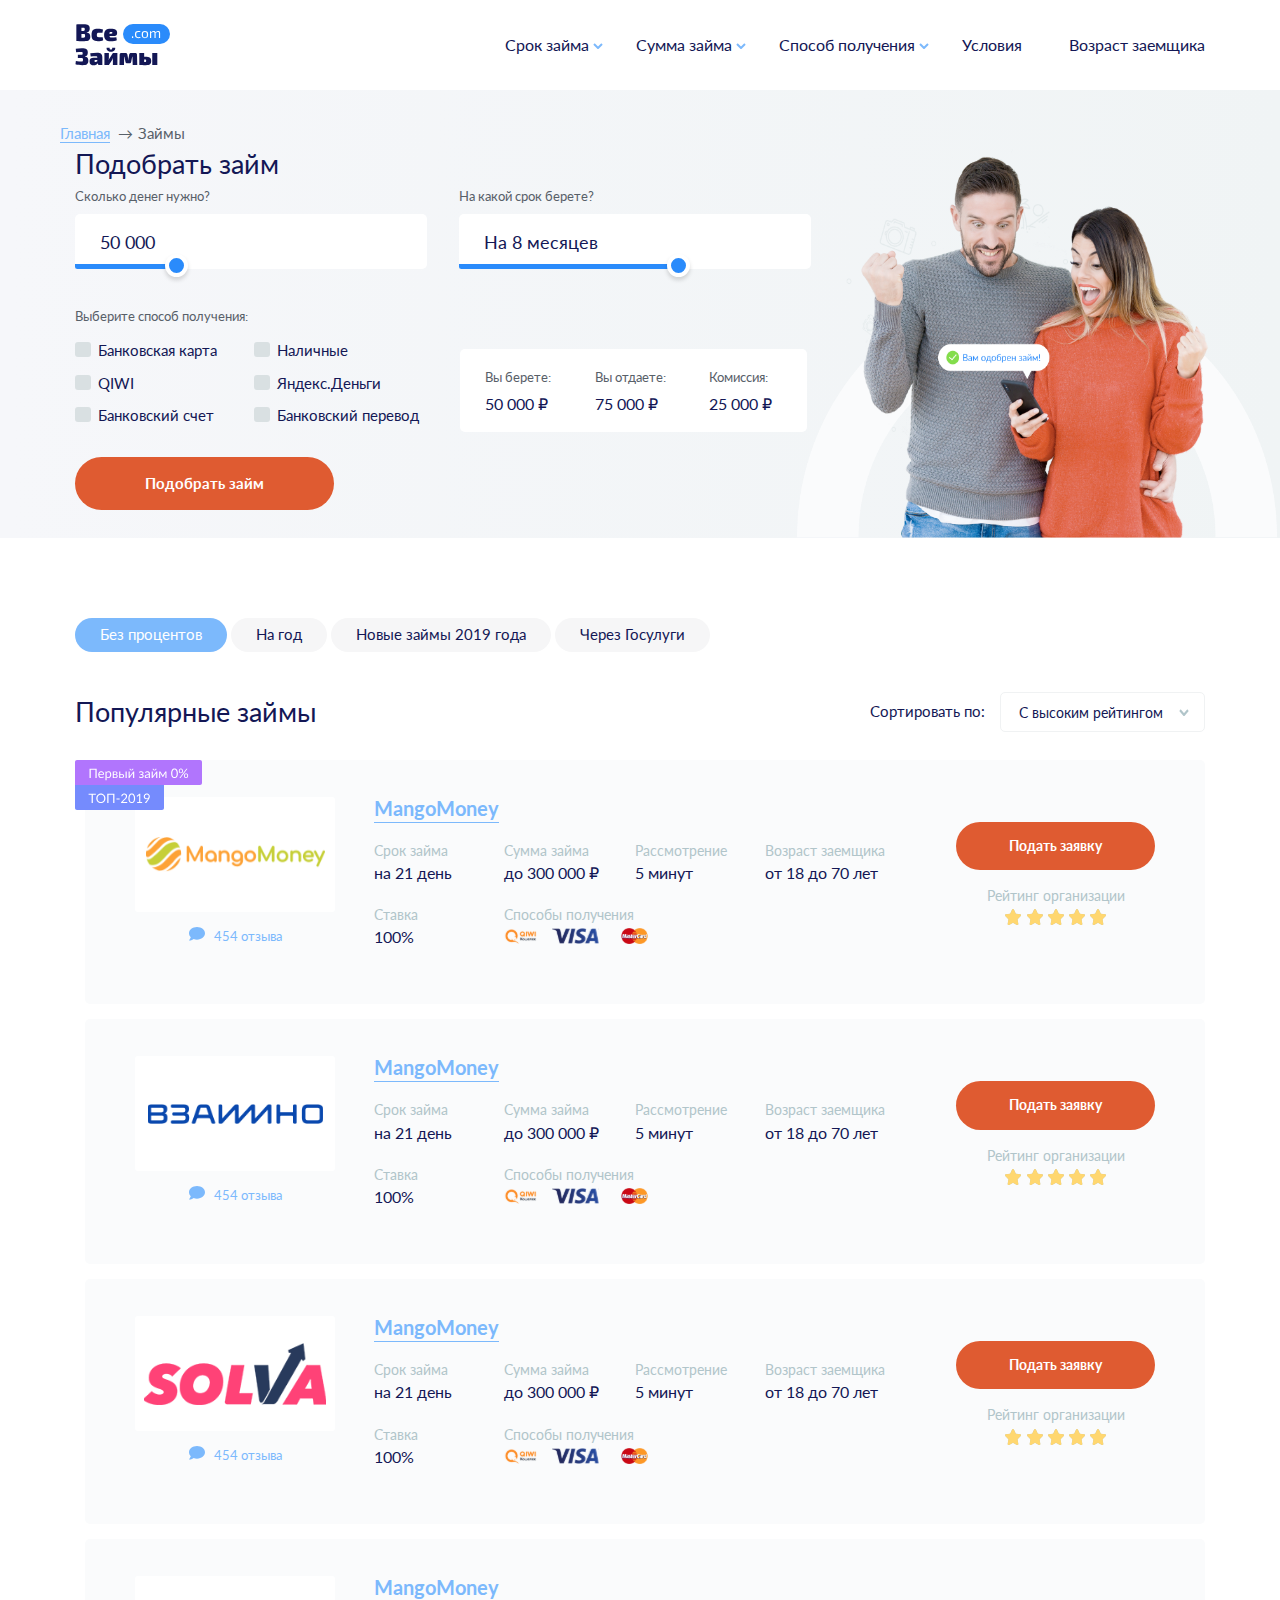
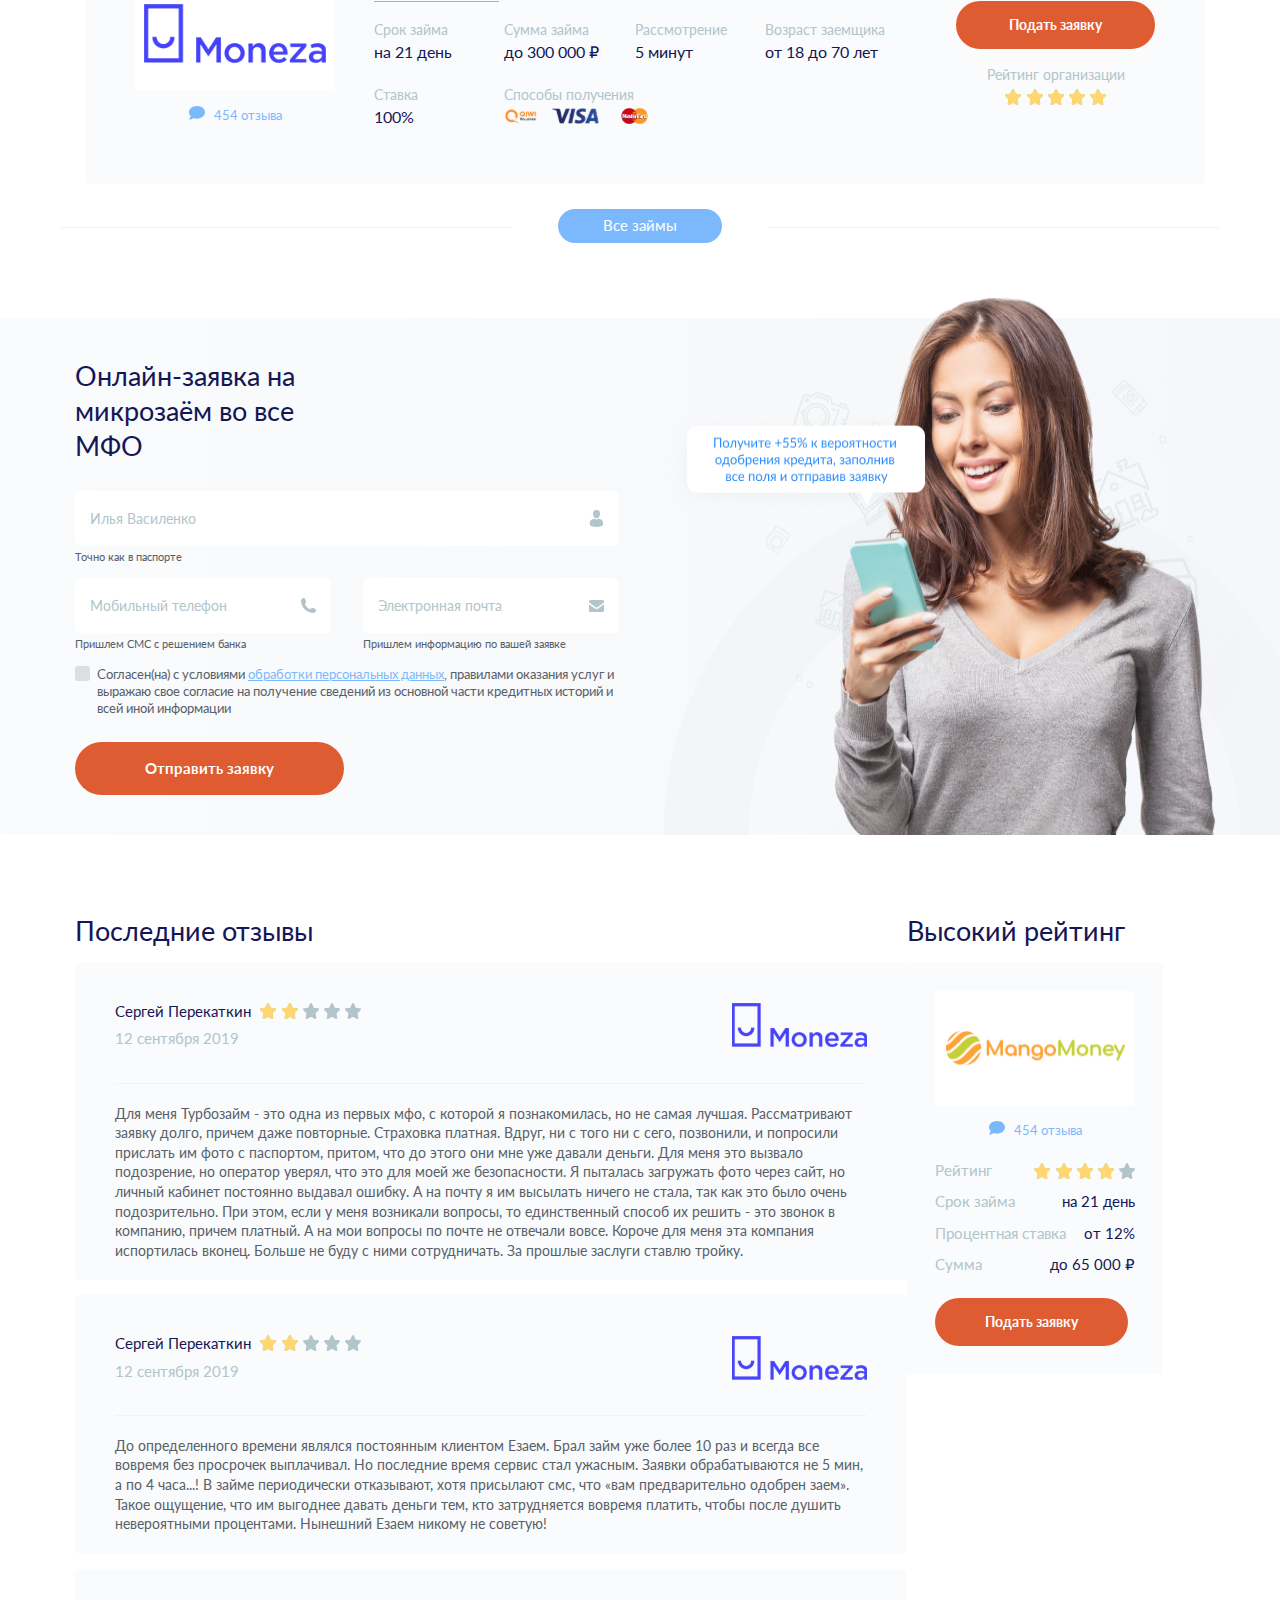
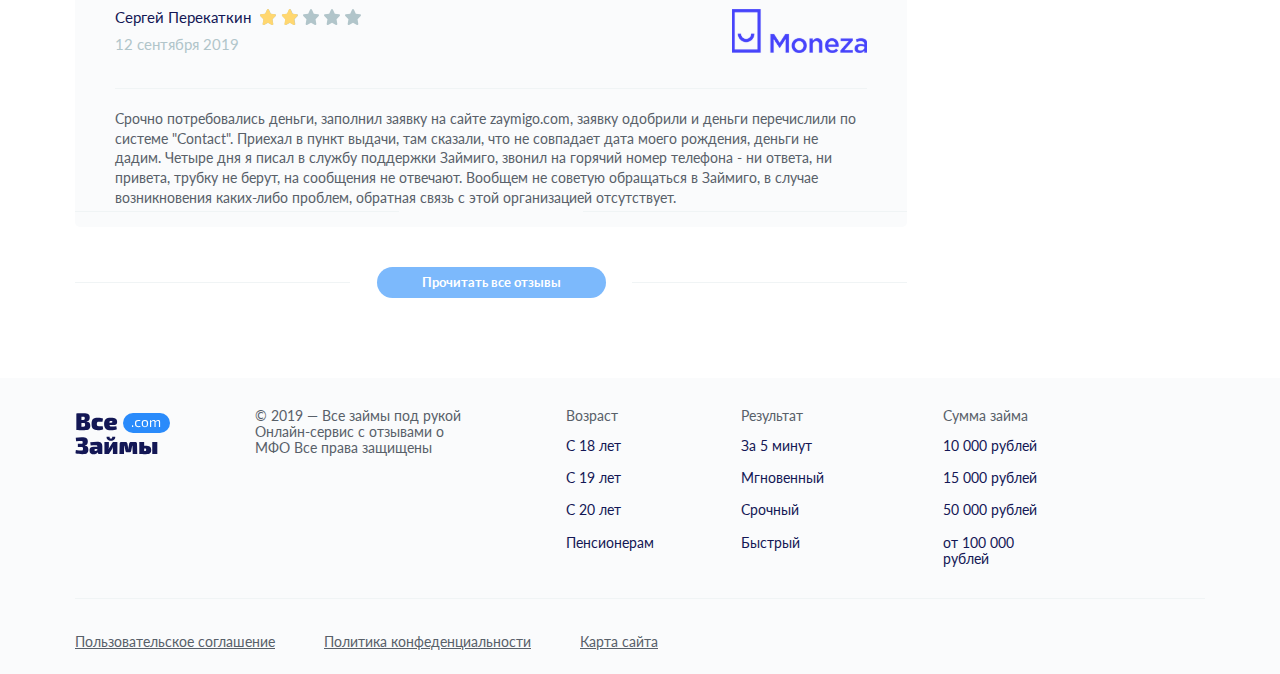
==== categories.html @ 1301b9df "v1" ====
<!DOCTYPE html>
<html lang="en">

<head>
    <meta charset="UTF-8">
    <meta name="viewport" content="width=device-width, initial-scale=1.0">
    <meta http-equiv="X-UA-Compatible" content="ie=edge">
    <title>Все займы</title>
    <link href="https://fonts.googleapis.com/css?family=Lato:300,400,500,700&display=swap" rel="stylesheet">
    <link rel="stylesheet" href="css/libs.min.css">
    <link rel="stylesheet" href="css/style.min.css">
</head>



    <header class="header">
        <div class="container">
            <a href="#" class="logo" id="abtn">
                <img src="images/logo.svg" alt="">
            </a>
            <div class="header__menu-btn">
                <span></span>
            </div>
            <ul class="header__menu">
                <li class="drop-down">
                    Срок займа
                    <div class="drop__down-list-wrapper">
                        <ul class="drop__down-list">
                            <li>
                                <a href="#">
                                    10 000 рублей
                                </a>
                            </li>
                            <li>
                                <a href="#">
                                    15 000 рублей
                                </a>
                            </li>
                            <li>
                                <a href="#">
                                    50 000 рублей
                                </a>
                            </li>
                            <li>
                                <a href="#">
                                    от 100 000 рублей
                                </a>
                            </li>
                            <li>
                                <a href="#">
                                    от 500 000 рублей
                                </a>
                            </li>
                        </ul>
                    </div>
                </li>
                <li class="drop-down">
                    Сумма займа
                    <div class="drop__down-list-wrapper">
                        <ul class="drop__down-list">
                            <li>
                                <a href="#">
                                    10 000 рублей
                                </a>
                            </li>
                            <li>
                                <a href="#">
                                    15 000 рублей
                                </a>
                            </li>
                            <li>
                                <a href="#">
                                    50 000 рублей
                                </a>
                            </li>
                            <li>
                                <a href="#">
                                    от 100 000 рублей
                                </a>
                            </li>
                            <li>
                                <a href="#">
                                    от 500 000 рублей
                                </a>
                            </li>
                        </ul>
                    </div>

                </li>
                <li class="drop-down">
                    Способ получения
                    <div class="drop__down-list-wrapper">
                        <ul class="drop__down-list">
                            <li>
                                <a href="#">
                                    10 000 рублей
                                </a>
                            </li>
                            <li>
                                <a href="#">
                                    15 000 рублей
                                </a>
                            </li>
                            <li>
                                <a href="#">
                                    50 000 рублей
                                </a>
                            </li>
                            <li>
                                <a href="#">
                                    от 100 000 рублей
                                </a>
                            </li>
                            <li>
                                <a href="#">
                                    от 500 000 рублей
                                </a>
                            </li>
                        </ul>
                    </div>
                </li>
                <li>
                    <a href="#">
                        Условия
                    </a>
                </li>
                <li>
                    <a href="#">
                        Возраст заемщика
                    </a>
                </li>
            </ul>
        </div>
    </header>

    <div class="categories">
        <div class="breadcrumbs">
            <div class="container">
                <ul class="breadcrumbs__list">
                    <li><a href="#" id="abtn">Главная</a></li>
                    <li><a href="#">Займы</a></li>
                </ul>
            </div>
        </div>
        <div class="top">
            <div class="container">
                <div class="calculator">
                    <div class="calculator__title title">
                        Подобрать займ
                    </div>
                    <div class="calculator__item">
                        <div class="calculator__item-title">
                            Сколько денег нужно?
                        </div>
                        <input type="text" value="50 000">
                        <input id="price">
                    </div>
                    <div class="calculator__item">
                        <div class="calculator__item-title">
                            На какой срок берете?
                        </div>
                        <input type="text" value="На 8 месяцев">
                        <input id="term">
                    </div>
                    <div class="calculator__item">
                        <div class="calculator__item-title">
                            Выберите способ получения:
                        </div>
                        <div class="calculator__item-checkbox">
                            <label><input type="radio" name="r" value="1">Банковская карта</label>
                            <label><input type="radio" name="r" value="2">Наличные</label>
                            <label><input type="radio" name="r" value="3">QIWI</label>
                            <label><input type="radio" name="r" value="4">Яндекс.Деньги</label>
                            <label><input type="radio" name="r" value="5">Банковский счет</label>
                            <label><input type="radio" name="r" value="6">Банковский перевод</label>
                        </div>
                        <div class="calculator__item-summ">
                            <div class="calculator__item-summ-box">
                                <div class="calculator__item-title">
                                    Вы берете:
                                </div>
                                <div class="calculator__item-summ-price">
                                    50 000 ₽
                                </div>
                            </div>
                            <div class="calculator__item-summ-box">
                                <div class="calculator__item-title">
                                    Вы отдаете:
                                </div>
                                <div class="calculator__item-summ-price">
                                    75 000 ₽
                                </div>
                            </div>
                            <div class="calculator__item-summ-box">
                                <div class="calculator__item-title">
                                    Комиссия:
                                </div>
                                <div class="calculator__item-summ-price">
                                    25 000 ₽
                                </div>
                            </div>
                        </div>
                        <a href="#" class="link  open-popup">
                            Подобрать займ
                        </a>
                    </div>
                </div>
                <img class="top-foto" src="images/content/top-foto.png" alt="">
            </div>
        </div>
    </div>
    <div class="popular-loans">
        <div class="container">
            <div class="product-one__tabs settings__tabs">
                <div class="tabs">
                    <span class="tab angle-right active" data-id="1">Без процентов</span>
                    <span class="tab angle-right" data-id="2">На год</span>
                    <span class="tab angle-right" data-id="3">Новые займы 2019 года</span>
                    <span class="tab angle-right" data-id="4">Через Госулуги</span>
                </div>
            </div>
            <div class="block-title">
                <div class="title">
                    Популярные займы
                </div>
                <div class="sorting">
                    <p>
                        Сортировать по:
                    </p>
                    <select class="select-beast">
                        <option>С высоким рейтингом</option>
                        <option>С низким рейтингом</option>
                        <option>Самые свежие</option>
                        <option>Старые</option>
                    </select>
                </div>
            </div>

            <div class="tab_content">
                <div class="tab-item active-tab" id="1">
                    <div class="popular-loans__inner">
                        <div class="popular-loans__item item">
                            <div class="item__logo">
                                <img src="images/content/loans-item-1.svg" alt="">
                                <div class="item__comment">
                                        <a href="#" id="dbtn">454 отзыва</a>
                                    </div>
                            </div>
                            <div class="item__description description">
                                    <a href="#" class="item__description-name" id="cbtn">
                                            MangoMoney
                                        </a>
                                <div class="description__block">

                                    <div class="description__block-wrapper">
                                        <div class="description__block-title">
                                            Срок займа
                                        </div>
                                        <div class="description__block-options">
                                            на 21 день
                                        </div>
                                    </div>

                                    <div class="description__block-wrapper">
                                        <div class="description__block-title">
                                            Сумма займа
                                        </div>
                                        <div class="description__block-options">
                                            до 300 000 ₽
                                        </div>
                                    </div>

                                    <div class="description__block-wrapper">
                                        <div class="description__block-title">
                                            Рассмотрение
                                        </div>
                                        <div class="description__block-options">
                                            5 минут
                                        </div>
                                    </div>

                                    <div class="description__block-wrapper">
                                        <div class="description__block-title">
                                            Возраст заемщика
                                        </div>
                                        <div class="description__block-options">
                                            от 18 до 70 лет
                                        </div>
                                    </div>

                                    <div class="description__block-wrapper">
                                        <div class="description__block-title">
                                            Ставка
                                        </div>
                                        <div class="description__block-options">
                                            100%
                                        </div>
                                    </div>

                                    <div class="description__block-wrapper block-wrapper-img">
                                        <div class="description__block-title">
                                            Способы получения
                                        </div>
                                        <div class="description__block-options">
                                            <img src="images/content/cards.svg" alt="">
                                        </div>
                                    </div>

                                </div>
                            </div>
                            <div class="item__btn">
                                <div class="btn">

                                </div>
                                <div class="item__btn-rate">
                                    <a href="#" class="item__btn-rate-link link open-popup">
                                        Подать заявку
                                    </a>
                                    <div class="rate-star-title">
                                        Рейтинг организации
                                    </div>
                                    <div class="rate-star">
                                        <div></div>
                                    </div>
                                </div>
                            </div>


                        </div>
                        <div class="popular-loans__item item">
                            <div class="item__logo">
                                <img src="images/content/loans-item-2.svg" alt="">
                                <div class="item__comment">
                                        <a href="#" id="dbtn">454 отзыва</a>
                                    </div>
                            </div>
                            <div class="item__description description">
                                    <a href="#" class="item__description-name" id="cbtn">
                                            MangoMoney
                                        </a>
                                <div class="description__block">

                                    <div class="description__block-wrapper">
                                        <div class="description__block-title">
                                            Срок займа
                                        </div>
                                        <div class="description__block-options">
                                            на 21 день
                                        </div>
                                    </div>

                                    <div class="description__block-wrapper">
                                        <div class="description__block-title">
                                            Сумма займа
                                        </div>
                                        <div class="description__block-options">
                                            до 300 000 ₽
                                        </div>
                                    </div>

                                    <div class="description__block-wrapper">
                                        <div class="description__block-title">
                                            Рассмотрение
                                        </div>
                                        <div class="description__block-options">
                                            5 минут
                                        </div>
                                    </div>

                                    <div class="description__block-wrapper">
                                        <div class="description__block-title">
                                            Возраст заемщика
                                        </div>
                                        <div class="description__block-options">
                                            от 18 до 70 лет
                                        </div>
                                    </div>

                                    <div class="description__block-wrapper">
                                        <div class="description__block-title">
                                            Ставка
                                        </div>
                                        <div class="description__block-options">
                                            100%
                                        </div>
                                    </div>

                                    <div class="description__block-wrapper block-wrapper-img">
                                        <div class="description__block-title">
                                            Способы получения
                                        </div>
                                        <div class="description__block-options">
                                            <img src="images/content/cards.svg" alt="">
                                        </div>
                                    </div>

                                </div>
                            </div>
                            <div class="item__btn">
                                <div class="btn">
                                </div>
                                <div class="item__btn-rate">
                                    <a href="#" class="item__btn-rate-link link open-popup">
                                        Подать заявку
                                    </a>
                                    <div class="rate-star-title">
                                        Рейтинг организации
                                    </div>
                                    <div class="rate-star">
                                        <div></div>
                                    </div>
                                </div>
                            </div>
                        </div>
                        <div class="popular-loans__item item">
                            <div class="item__logo">
                                <img src="images/content/loans-item-3.svg" alt="">
                                <div class="item__comment">
                                        <a href="#" id="dbtn">454 отзыва</a>
                                    </div>
                            </div>
                            <div class="item__description description">
                                    <a href="#" class="item__description-name" id="cbtn">
                                            MangoMoney
                                        </a>
                                <div class="description__block">

                                    <div class="description__block-wrapper">
                                        <div class="description__block-title">
                                            Срок займа
                                        </div>
                                        <div class="description__block-options">
                                            на 21 день
                                        </div>
                                    </div>

                                    <div class="description__block-wrapper">
                                        <div class="description__block-title">
                                            Сумма займа
                                        </div>
                                        <div class="description__block-options">
                                            до 300 000 ₽
                                        </div>
                                    </div>

                                    <div class="description__block-wrapper">
                                        <div class="description__block-title">
                                            Рассмотрение
                                        </div>
                                        <div class="description__block-options">
                                            5 минут
                                        </div>
                                    </div>

                                    <div class="description__block-wrapper">
                                        <div class="description__block-title">
                                            Возраст заемщика
                                        </div>
                                        <div class="description__block-options">
                                            от 18 до 70 лет
                                        </div>
                                    </div>

                                    <div class="description__block-wrapper">
                                        <div class="description__block-title">
                                            Ставка
                                        </div>
                                        <div class="description__block-options">
                                            100%
                                        </div>
                                    </div>

                                    <div class="description__block-wrapper block-wrapper-img">
                                        <div class="description__block-title">
                                            Способы получения
                                        </div>
                                        <div class="description__block-options">
                                            <img src="images/content/cards.svg" alt="">
                                        </div>
                                    </div>

                                </div>
                            </div>
                            <div class="item__btn">
                                <div class="btn">
                                </div>
                                <div class="item__btn-rate">
                                    <a href="#" class="item__btn-rate-link link open-popup">
                                        Подать заявку
                                    </a>
                                    <div class="rate-star-title">
                                        Рейтинг организации
                                    </div>
                                    <div class="rate-star">
                                        <div></div>
                                    </div>
                                </div>
                            </div>
                        </div>
                        <div class="popular-loans__item item">
                            <div class="item__logo">
                                <img src="images/content/loans-item-4.svg" alt="">
                                <div class="item__comment">
                                        <a href="#" id="dbtn">454 отзыва</a>
                                    </div>
                            </div>
                            <div class="item__description description">
                                    <a href="#" class="item__description-name" id="cbtn">
                                            MangoMoney
                                        </a>
                                <div class="description__block">

                                    <div class="description__block-wrapper">
                                        <div class="description__block-title">
                                            Срок займа
                                        </div>
                                        <div class="description__block-options">
                                            на 21 день
                                        </div>
                                    </div>

                                    <div class="description__block-wrapper">
                                        <div class="description__block-title">
                                            Сумма займа
                                        </div>
                                        <div class="description__block-options">
                                            до 300 000 ₽
                                        </div>
                                    </div>

                                    <div class="description__block-wrapper">
                                        <div class="description__block-title">
                                            Рассмотрение
                                        </div>
                                        <div class="description__block-options">
                                            5 минут
                                        </div>
                                    </div>

                                    <div class="description__block-wrapper">
                                        <div class="description__block-title">
                                            Возраст заемщика
                                        </div>
                                        <div class="description__block-options">
                                            от 18 до 70 лет
                                        </div>
                                    </div>

                                    <div class="description__block-wrapper">
                                        <div class="description__block-title">
                                            Ставка
                                        </div>
                                        <div class="description__block-options">
                                            100%
                                        </div>
                                    </div>

                                    <div class="description__block-wrapper block-wrapper-img">
                                        <div class="description__block-title">
                                            Способы получения
                                        </div>
                                        <div class="description__block-options">
                                            <img src="images/content/cards.svg" alt="">
                                        </div>
                                    </div>
                                </div>
                            </div>
                            <div class="item__btn">
                                <div class="btn">
                                </div>
                                <div class="item__btn-rate">
                                    <a href="#" class="item__btn-rate-link link open-popup">
                                        Подать заявку
                                    </a>
                                    <div class="rate-star-title">
                                        Рейтинг организации
                                    </div>
                                    <div class="rate-star">
                                        <div></div>
                                    </div>
                                </div>
                            </div>
                        </div>
                    </div>
                </div>
                <div class="tab-item" id="2" style="display: none;">
                    <div class="popular-loans__inner">
                        <div class="popular-loans__item item">
                            <div class="item__logo">
                                <img src="images/content/loans-item-1.svg" alt="">
                                <div class="item__comment">
                                        <a href="#" id="dbtn">454 отзыва</a>
                                    </div>
                            </div>
                            <div class="item__description description">
                                    <a href="#" class="item__description-name" id="cbtn">
                                            MangoMoney
                                        </a>
                                <div class="description__block">

                                    <div class="description__block-wrapper">
                                        <div class="description__block-title">
                                            Срок займа
                                        </div>
                                        <div class="description__block-options">
                                            на 21 день
                                        </div>
                                    </div>

                                    <div class="description__block-wrapper">
                                        <div class="description__block-title">
                                            Сумма займа
                                        </div>
                                        <div class="description__block-options">
                                            до 300 000 ₽
                                        </div>
                                    </div>

                                    <div class="description__block-wrapper">
                                        <div class="description__block-title">
                                            Рассмотрение
                                        </div>
                                        <div class="description__block-options">
                                            5 минут
                                        </div>
                                    </div>

                                    <div class="description__block-wrapper">
                                        <div class="description__block-title">
                                            Возраст заемщика
                                        </div>
                                        <div class="description__block-options">
                                            от 18 до 70 лет
                                        </div>
                                    </div>

                                    <div class="description__block-wrapper">
                                        <div class="description__block-title">
                                            Ставка
                                        </div>
                                        <div class="description__block-options">
                                            100%
                                        </div>
                                    </div>

                                    <div class="description__block-wrapper block-wrapper-img">
                                        <div class="description__block-title">
                                            Способы получения
                                        </div>
                                        <div class="description__block-options">
                                            <img src="images/content/cards.svg" alt="">
                                        </div>
                                    </div>

                                </div>
                            </div>
                            <div class="item__btn">
                                <div class="btn">

                                </div>
                                <div class="item__btn-rate">
                                    <a href="#" class="item__btn-rate-link link open-popup">
                                        Подать заявку
                                    </a>
                                    <div class="rate-star-title">
                                        Рейтинг организации
                                    </div>
                                    <div class="rate-star">
                                        <div></div>
                                    </div>
                                </div>
                            </div>


                        </div>
                        <div class="popular-loans__item item">
                            <div class="item__logo">
                                <img src="images/content/loans-item-2.svg" alt="">
                                <div class="item__comment">
                                        <a href="#" id="dbtn">454 отзыва</a>
                                    </div>
                            </div>
                            <div class="item__description description">
                                    <a href="#" class="item__description-name" id="cbtn">
                                            MangoMoney
                                        </a>
                                <div class="description__block">

                                    <div class="description__block-wrapper">
                                        <div class="description__block-title">
                                            Срок займа
                                        </div>
                                        <div class="description__block-options">
                                            на 21 день
                                        </div>
                                    </div>

                                    <div class="description__block-wrapper">
                                        <div class="description__block-title">
                                            Сумма займа
                                        </div>
                                        <div class="description__block-options">
                                            до 300 000 ₽
                                        </div>
                                    </div>

                                    <div class="description__block-wrapper">
                                        <div class="description__block-title">
                                            Рассмотрение
                                        </div>
                                        <div class="description__block-options">
                                            5 минут
                                        </div>
                                    </div>

                                    <div class="description__block-wrapper">
                                        <div class="description__block-title">
                                            Возраст заемщика
                                        </div>
                                        <div class="description__block-options">
                                            от 18 до 70 лет
                                        </div>
                                    </div>

                                    <div class="description__block-wrapper">
                                        <div class="description__block-title">
                                            Ставка
                                        </div>
                                        <div class="description__block-options">
                                            100%
                                        </div>
                                    </div>

                                    <div class="description__block-wrapper block-wrapper-img">
                                        <div class="description__block-title">
                                            Способы получения
                                        </div>
                                        <div class="description__block-options">
                                            <img src="images/content/cards.svg" alt="">
                                        </div>
                                    </div>

                                </div>
                            </div>
                            <div class="item__btn">
                                <div class="btn">
                                </div>
                                <div class="item__btn-rate">
                                    <a href="#" class="item__btn-rate-link link open-popup">
                                        Подать заявку
                                    </a>
                                    <div class="rate-star-title">
                                        Рейтинг организации
                                    </div>
                                    <div class="rate-star">
                                        <div></div>
                                    </div>
                                </div>
                            </div>
                        </div>
                        <div class="popular-loans__item item">
                            <div class="item__logo">
                                <img src="images/content/loans-item-3.svg" alt="">
                                <div class="item__comment">
                                        <a href="#" id="dbtn">454 отзыва</a>
                                    </div>
                            </div>
                            <div class="item__description description">
                                    <a href="#" class="item__description-name" id="cbtn">
                                            MangoMoney
                                        </a>
                                <div class="description__block">

                                    <div class="description__block-wrapper">
                                        <div class="description__block-title">
                                            Срок займа
                                        </div>
                                        <div class="description__block-options">
                                            на 21 день
                                        </div>
                                    </div>

                                    <div class="description__block-wrapper">
                                        <div class="description__block-title">
                                            Сумма займа
                                        </div>
                                        <div class="description__block-options">
                                            до 300 000 ₽
                                        </div>
                                    </div>

                                    <div class="description__block-wrapper">
                                        <div class="description__block-title">
                                            Рассмотрение
                                        </div>
                                        <div class="description__block-options">
                                            5 минут
                                        </div>
                                    </div>

                                    <div class="description__block-wrapper">
                                        <div class="description__block-title">
                                            Возраст заемщика
                                        </div>
                                        <div class="description__block-options">
                                            от 18 до 70 лет
                                        </div>
                                    </div>

                                    <div class="description__block-wrapper">
                                        <div class="description__block-title">
                                            Ставка
                                        </div>
                                        <div class="description__block-options">
                                            100%
                                        </div>
                                    </div>

                                    <div class="description__block-wrapper block-wrapper-img">
                                        <div class="description__block-title">
                                            Способы получения
                                        </div>
                                        <div class="description__block-options">
                                            <img src="images/content/cards.svg" alt="">
                                        </div>
                                    </div>

                                </div>
                            </div>
                            <div class="item__btn">
                                <div class="btn">
                                </div>
                                <div class="item__btn-rate">
                                    <a href="#" class="item__btn-rate-link link open-popup">
                                        Подать заявку
                                    </a>
                                    <div class="rate-star-title">
                                        Рейтинг организации
                                    </div>
                                    <div class="rate-star">
                                        <div></div>
                                    </div>
                                </div>
                            </div>
                        </div>
                        <div class="popular-loans__item item">
                            <div class="item__logo">
                                <img src="images/content/loans-item-4.svg" alt="">
                                <div class="item__comment">
                                        <a href="#" id="dbtn">454 отзыва</a>
                                    </div>
                            </div>
                            <div class="item__description description">
                                    <a href="#" class="item__description-name" id="cbtn">
                                            MangoMoney
                                        </a>
                                <div class="description__block">

                                    <div class="description__block-wrapper">
                                        <div class="description__block-title">
                                            Срок займа
                                        </div>
                                        <div class="description__block-options">
                                            на 21 день
                                        </div>
                                    </div>

                                    <div class="description__block-wrapper">
                                        <div class="description__block-title">
                                            Сумма займа
                                        </div>
                                        <div class="description__block-options">
                                            до 300 000 ₽
                                        </div>
                                    </div>

                                    <div class="description__block-wrapper">
                                        <div class="description__block-title">
                                            Рассмотрение
                                        </div>
                                        <div class="description__block-options">
                                            5 минут
                                        </div>
                                    </div>

                                    <div class="description__block-wrapper">
                                        <div class="description__block-title">
                                            Возраст заемщика
                                        </div>
                                        <div class="description__block-options">
                                            от 18 до 70 лет
                                        </div>
                                    </div>

                                    <div class="description__block-wrapper">
                                        <div class="description__block-title">
                                            Ставка
                                        </div>
                                        <div class="description__block-options">
                                            100%
                                        </div>
                                    </div>

                                    <div class="description__block-wrapper block-wrapper-img">
                                        <div class="description__block-title">
                                            Способы получения
                                        </div>
                                        <div class="description__block-options">
                                            <img src="images/content/cards.svg" alt="">
                                        </div>
                                    </div>
                                </div>
                            </div>
                            <div class="item__btn">
                                <div class="btn">
                                </div>
                                <div class="item__btn-rate">
                                    <a href="#" class="item__btn-rate-link link open-popup">
                                        Подать заявку
                                    </a>
                                    <div class="rate-star-title">
                                        Рейтинг организации
                                    </div>
                                    <div class="rate-star">
                                        <div></div>
                                    </div>
                                </div>
                            </div>
                        </div>
                        <div class="popular-loans__item item">
                            <div class="item__logo">
                                <img src="images/content/loans-item-4.svg" alt="">
                                <div class="item__comment">
                                        <a href="#" id="dbtn">454 отзыва</a>
                                    </div>
                            </div>
                            <div class="item__description description">
                                    <a href="#" class="item__description-name" id="cbtn">
                                            MangoMoney
                                        </a>
                                <div class="description__block">

                                    <div class="description__block-wrapper">
                                        <div class="description__block-title">
                                            Срок займа
                                        </div>
                                        <div class="description__block-options">
                                            на 21 день
                                        </div>
                                    </div>

                                    <div class="description__block-wrapper">
                                        <div class="description__block-title">
                                            Сумма займа
                                        </div>
                                        <div class="description__block-options">
                                            до 300 000 ₽
                                        </div>
                                    </div>

                                    <div class="description__block-wrapper">
                                        <div class="description__block-title">
                                            Рассмотрение
                                        </div>
                                        <div class="description__block-options">
                                            5 минут
                                        </div>
                                    </div>

                                    <div class="description__block-wrapper">
                                        <div class="description__block-title">
                                            Возраст заемщика
                                        </div>
                                        <div class="description__block-options">
                                            от 18 до 70 лет
                                        </div>
                                    </div>

                                    <div class="description__block-wrapper">
                                        <div class="description__block-title">
                                            Ставка
                                        </div>
                                        <div class="description__block-options">
                                            100%
                                        </div>
                                    </div>

                                    <div class="description__block-wrapper block-wrapper-img">
                                        <div class="description__block-title">
                                            Способы получения
                                        </div>
                                        <div class="description__block-options">
                                            <img src="images/content/cards.svg" alt="">
                                        </div>
                                    </div>
                                </div>
                            </div>
                            <div class="item__btn">
                                <div class="btn">
                                </div>
                                <div class="item__btn-rate">
                                    <a href="#" class="item__btn-rate-link link open-popup">
                                        Подать заявку
                                    </a>
                                    <div class="rate-star-title">
                                        Рейтинг организации
                                    </div>
                                    <div class="rate-star">
                                        <div></div>
                                    </div>
                                </div>
                            </div>
                        </div>
                        <div class="popular-loans__item item">
                            <div class="item__logo">
                                <img src="images/content/loans-item-4.svg" alt="">
                                <div class="item__comment">
                                        <a href="#" id="dbtn">454 отзыва</a>
                                    </div>
                            </div>
                            <div class="item__description description">
                                    <a href="#" class="item__description-name" id="cbtn">
                                            MangoMoney
                                        </a>
                                <div class="description__block">

                                    <div class="description__block-wrapper">
                                        <div class="description__block-title">
                                            Срок займа
                                        </div>
                                        <div class="description__block-options">
                                            на 21 день
                                        </div>
                                    </div>

                                    <div class="description__block-wrapper">
                                        <div class="description__block-title">
                                            Сумма займа
                                        </div>
                                        <div class="description__block-options">
                                            до 300 000 ₽
                                        </div>
                                    </div>

                                    <div class="description__block-wrapper">
                                        <div class="description__block-title">
                                            Рассмотрение
                                        </div>
                                        <div class="description__block-options">
                                            5 минут
                                        </div>
                                    </div>

                                    <div class="description__block-wrapper">
                                        <div class="description__block-title">
                                            Возраст заемщика
                                        </div>
                                        <div class="description__block-options">
                                            от 18 до 70 лет
                                        </div>
                                    </div>

                                    <div class="description__block-wrapper">
                                        <div class="description__block-title">
                                            Ставка
                                        </div>
                                        <div class="description__block-options">
                                            100%
                                        </div>
                                    </div>

                                    <div class="description__block-wrapper block-wrapper-img">
                                        <div class="description__block-title">
                                            Способы получения
                                        </div>
                                        <div class="description__block-options">
                                            <img src="images/content/cards.svg" alt="">
                                        </div>
                                    </div>
                                </div>
                            </div>
                            <div class="item__btn">
                                <div class="btn">
                                </div>
                                <div class="item__btn-rate">
                                    <a href="#" class="item__btn-rate-link link open-popup">
                                        Подать заявку
                                    </a>
                                    <div class="rate-star-title">
                                        Рейтинг организации
                                    </div>
                                    <div class="rate-star">
                                        <div></div>
                                    </div>
                                </div>
                            </div>
                        </div>
                    </div>
                </div>
                <div class="tab-item" id="3" style="display: none;">
                    <div class="popular-loans__inner">

                        <div class="popular-loans__item item">
                            <div class="item__logo">
                                <img src="images/content/loans-item-2.svg" alt="">
                                <div class="item__comment">
                                        <a href="#" id="dbtn">454 отзыва</a>
                                    </div>
                            </div>
                            <div class="item__description description">
                                    <a href="#" class="item__description-name" id="cbtn">
                                            MangoMoney
                                        </a>
                                <div class="description__block">

                                    <div class="description__block-wrapper">
                                        <div class="description__block-title">
                                            Срок займа
                                        </div>
                                        <div class="description__block-options">
                                            на 21 день
                                        </div>
                                    </div>

                                    <div class="description__block-wrapper">
                                        <div class="description__block-title">
                                            Сумма займа
                                        </div>
                                        <div class="description__block-options">
                                            до 300 000 ₽
                                        </div>
                                    </div>

                                    <div class="description__block-wrapper">
                                        <div class="description__block-title">
                                            Рассмотрение
                                        </div>
                                        <div class="description__block-options">
                                            5 минут
                                        </div>
                                    </div>

                                    <div class="description__block-wrapper">
                                        <div class="description__block-title">
                                            Возраст заемщика
                                        </div>
                                        <div class="description__block-options">
                                            от 18 до 70 лет
                                        </div>
                                    </div>

                                    <div class="description__block-wrapper">
                                        <div class="description__block-title">
                                            Ставка
                                        </div>
                                        <div class="description__block-options">
                                            100%
                                        </div>
                                    </div>

                                    <div class="description__block-wrapper block-wrapper-img">
                                        <div class="description__block-title">
                                            Способы получения
                                        </div>
                                        <div class="description__block-options">
                                            <img src="images/content/cards.svg" alt="">
                                        </div>
                                    </div>

                                </div>
                            </div>
                            <div class="item__btn">
                                <div class="btn">
                                </div>
                                <div class="item__btn-rate">
                                    <a href="#" class="item__btn-rate-link link open-popup">
                                        Подать заявку
                                    </a>
                                    <div class="rate-star-title">
                                        Рейтинг организации
                                    </div>
                                    <div class="rate-star">
                                        <div></div>
                                    </div>
                                </div>
                            </div>
                        </div>
                        <div class="popular-loans__item item">
                            <div class="item__logo">
                                <img src="images/content/loans-item-3.svg" alt="">
                                <div class="item__comment">
                                        <a href="#" id="dbtn">454 отзыва</a>
                                    </div>
                            </div>
                            <div class="item__description description">
                                    <a href="#" class="item__description-name" id="cbtn">
                                            MangoMoney
                                        </a>
                                <div class="description__block">

                                    <div class="description__block-wrapper">
                                        <div class="description__block-title">
                                            Срок займа
                                        </div>
                                        <div class="description__block-options">
                                            на 21 день
                                        </div>
                                    </div>

                                    <div class="description__block-wrapper">
                                        <div class="description__block-title">
                                            Сумма займа
                                        </div>
                                        <div class="description__block-options">
                                            до 300 000 ₽
                                        </div>
                                    </div>

                                    <div class="description__block-wrapper">
                                        <div class="description__block-title">
                                            Рассмотрение
                                        </div>
                                        <div class="description__block-options">
                                            5 минут
                                        </div>
                                    </div>

                                    <div class="description__block-wrapper">
                                        <div class="description__block-title">
                                            Возраст заемщика
                                        </div>
                                        <div class="description__block-options">
                                            от 18 до 70 лет
                                        </div>
                                    </div>

                                    <div class="description__block-wrapper">
                                        <div class="description__block-title">
                                            Ставка
                                        </div>
                                        <div class="description__block-options">
                                            100%
                                        </div>
                                    </div>

                                    <div class="description__block-wrapper block-wrapper-img">
                                        <div class="description__block-title">
                                            Способы получения
                                        </div>
                                        <div class="description__block-options">
                                            <img src="images/content/cards.svg" alt="">
                                        </div>
                                    </div>

                                </div>
                            </div>
                            <div class="item__btn">
                                <div class="btn">
                                </div>
                                <div class="item__btn-rate">
                                    <a href="#" class="item__btn-rate-link link open-popup">
                                        Подать заявку
                                    </a>
                                    <div class="rate-star-title">
                                        Рейтинг организации
                                    </div>
                                    <div class="rate-star">
                                        <div></div>
                                    </div>
                                </div>
                            </div>
                        </div>
                        <div class="popular-loans__item item">
                            <div class="item__logo">
                                <img src="images/content/loans-item-4.svg" alt="">
                                <div class="item__comment">
                                        <a href="#" id="dbtn">454 отзыва</a>
                                    </div>
                            </div>
                            <div class="item__description description">
                                    <a href="#" class="item__description-name" id="cbtn">
                                            MangoMoney
                                        </a>
                                <div class="description__block">

                                    <div class="description__block-wrapper">
                                        <div class="description__block-title">
                                            Срок займа
                                        </div>
                                        <div class="description__block-options">
                                            на 21 день
                                        </div>
                                    </div>

                                    <div class="description__block-wrapper">
                                        <div class="description__block-title">
                                            Сумма займа
                                        </div>
                                        <div class="description__block-options">
                                            до 300 000 ₽
                                        </div>
                                    </div>

                                    <div class="description__block-wrapper">
                                        <div class="description__block-title">
                                            Рассмотрение
                                        </div>
                                        <div class="description__block-options">
                                            5 минут
                                        </div>
                                    </div>

                                    <div class="description__block-wrapper">
                                        <div class="description__block-title">
                                            Возраст заемщика
                                        </div>
                                        <div class="description__block-options">
                                            от 18 до 70 лет
                                        </div>
                                    </div>

                                    <div class="description__block-wrapper">
                                        <div class="description__block-title">
                                            Ставка
                                        </div>
                                        <div class="description__block-options">
                                            100%
                                        </div>
                                    </div>

                                    <div class="description__block-wrapper block-wrapper-img">
                                        <div class="description__block-title">
                                            Способы получения
                                        </div>
                                        <div class="description__block-options">
                                            <img src="images/content/cards.svg" alt="">
                                        </div>
                                    </div>
                                </div>
                            </div>
                            <div class="item__btn">
                                <div class="btn">
                                </div>
                                <div class="item__btn-rate">
                                    <a href="#" class="item__btn-rate-link link open-popup">
                                        Подать заявку
                                    </a>
                                    <div class="rate-star-title">
                                        Рейтинг организации
                                    </div>
                                    <div class="rate-star">
                                        <div></div>
                                    </div>
                                </div>
                            </div>
                        </div>
                    </div>
                </div>
                <div class="tab-item" id="4" style="display: none;">
                    <div class="popular-loans__inner">
                        <div class="popular-loans__item item">
                            <div class="item__logo">
                                <img src="images/content/loans-item-1.svg" alt="">
                                <div class="item__comment">
                                        <a href="#" id="dbtn">454 отзыва</a>
                                    </div>
                            </div>
                            <div class="item__description description">
                                    <a href="#" class="item__description-name" id="cbtn">
                                            MangoMoney
                                        </a>
                                <div class="description__block">

                                    <div class="description__block-wrapper">
                                        <div class="description__block-title">
                                            Срок займа
                                        </div>
                                        <div class="description__block-options">
                                            на 21 день
                                        </div>
                                    </div>

                                    <div class="description__block-wrapper">
                                        <div class="description__block-title">
                                            Сумма займа
                                        </div>
                                        <div class="description__block-options">
                                            до 300 000 ₽
                                        </div>
                                    </div>

                                    <div class="description__block-wrapper">
                                        <div class="description__block-title">
                                            Рассмотрение
                                        </div>
                                        <div class="description__block-options">
                                            5 минут
                                        </div>
                                    </div>

                                    <div class="description__block-wrapper">
                                        <div class="description__block-title">
                                            Возраст заемщика
                                        </div>
                                        <div class="description__block-options">
                                            от 18 до 70 лет
                                        </div>
                                    </div>

                                    <div class="description__block-wrapper">
                                        <div class="description__block-title">
                                            Ставка
                                        </div>
                                        <div class="description__block-options">
                                            100%
                                        </div>
                                    </div>

                                    <div class="description__block-wrapper block-wrapper-img">
                                        <div class="description__block-title">
                                            Способы получения
                                        </div>
                                        <div class="description__block-options">
                                            <img src="images/content/cards.svg" alt="">
                                        </div>
                                    </div>

                                </div>
                            </div>
                            <div class="item__btn">
                                <div class="btn">

                                </div>
                                <div class="item__btn-rate">
                                    <a href="#" class="item__btn-rate-link link open-popup">
                                        Подать заявку
                                    </a>
                                    <div class="rate-star-title">
                                        Рейтинг организации
                                    </div>
                                    <div class="rate-star">
                                        <div></div>
                                    </div>
                                </div>
                            </div>


                        </div>
                        <div class="popular-loans__item item">
                            <div class="item__logo">
                                <img src="images/content/loans-item-2.svg" alt="">
                                <div class="item__comment">
                                        <a href="#" id="dbtn">454 отзыва</a>
                                    </div>
                            </div>
                            <div class="item__description description">
                                    <a href="#" class="item__description-name" id="cbtn">
                                            MangoMoney
                                        </a>
                                <div class="description__block">

                                    <div class="description__block-wrapper">
                                        <div class="description__block-title">
                                            Срок займа
                                        </div>
                                        <div class="description__block-options">
                                            на 21 день
                                        </div>
                                    </div>

                                    <div class="description__block-wrapper">
                                        <div class="description__block-title">
                                            Сумма займа
                                        </div>
                                        <div class="description__block-options">
                                            до 300 000 ₽
                                        </div>
                                    </div>

                                    <div class="description__block-wrapper">
                                        <div class="description__block-title">
                                            Рассмотрение
                                        </div>
                                        <div class="description__block-options">
                                            5 минут
                                        </div>
                                    </div>

                                    <div class="description__block-wrapper">
                                        <div class="description__block-title">
                                            Возраст заемщика
                                        </div>
                                        <div class="description__block-options">
                                            от 18 до 70 лет
                                        </div>
                                    </div>

                                    <div class="description__block-wrapper">
                                        <div class="description__block-title">
                                            Ставка
                                        </div>
                                        <div class="description__block-options">
                                            100%
                                        </div>
                                    </div>

                                    <div class="description__block-wrapper block-wrapper-img">
                                        <div class="description__block-title">
                                            Способы получения
                                        </div>
                                        <div class="description__block-options">
                                            <img src="images/content/cards.svg" alt="">
                                        </div>
                                    </div>

                                </div>
                            </div>
                            <div class="item__btn">
                                <div class="btn">
                                </div>
                                <div class="item__btn-rate">
                                    <a href="#" class="item__btn-rate-link link open-popup">
                                        Подать заявку
                                    </a>
                                    <div class="rate-star-title">
                                        Рейтинг организации
                                    </div>
                                    <div class="rate-star">
                                        <div></div>
                                    </div>
                                </div>
                            </div>
                        </div>
                    </div>
                </div>
            </div>
            <div class="popular-loans-btn">
                <a href="#" class="link">
                    Все займы
                </a>
            </div>
        </div>
    </div>
    <div class="form-block">
        <div class="form-block__wrapper">
            <div class="container">
                <form>
                    <div class="form__title title">
                        Онлайн-заявка на микрозаём во все МФО
                    </div>
                    <label>
                        <input type="name" placeholder="Илья Василенко" required>
                        Точно как в паспорте
                    </label>
                    <div class="input-wrapper">
                        <label>
                            <input type="tel" placeholder="Мобильный телефон" required>Пришлем СМС с решением
                            банка
                        </label>
                        <label>
                            <input type="email" placeholder="Электронная почта" required>Пришлем информацию по вашей
                            заявке
                        </label>
                    </div>
                    <div class="personal-data__wrapper">
                        <input class="personal-data-point" type="checkbox" required>
                        <p class="personal-data">Согласен(на) с условиями <a href="#">обработки персональных данных</a>,
                            правилами оказания услуг и выражаю свое согласие на получение сведений из основной части
                            кредитных
                            историй и всей иной информации</p>
                    </div>
                    <a href="#" class="form-btn link">
                        Отправить заявку
                    </a>
                </form>
                <img src="images/content/girl-foto.png" alt="">
            </div>
        </div>

    </div>
    <div class="categories">
        <div class="latest-reviews">
            <div class="container">
                <div class="latest-reviews__contetnt">
                    <div class="latest-reviews__title title">
                        Последние отзывы
                    </div>
                    <div class="latest-reviews__contetnt-items">
                        <div class="latest-reviews__contetnt-item contetnt-item">
                            <div class="contetnt-item__top">
                                <div class="contetnt-item block-name">
                                    <div class="block-name-name">
                                        Сергей Перекаткин
                                    </div>
                                    <div class="rate-star">
                                        <div style="width: 40%;"></div>
                                    </div>
                                    <div class="block-name-date">
                                        12 сентября 2019
                                    </div>
                                </div>
                                <img src="images/content/contetnt-item__logo-1.svg" alt="">
                            </div>
                            <p>
                                Для меня Турбозайм - это одна из первых мфо, с которой я познакомилась, но не самая
                                лучшая. Рассматривают заявку долго, причем даже повторные. Страховка платная. Вдруг,
                                ни
                                с того ни с сего, позвонили, и попросили прислать им фото с паспортом, притом, что
                                до
                                этого они мне уже давали деньги. Для меня это вызвало подозрение, но оператор
                                уверял,
                                что это для моей же безопасности. Я пыталась загружать фото через сайт, но личный
                                кабинет постоянно выдавал ошибку. А на почту я им высылать ничего не стала, так как
                                это
                                было очень подозрительно. При этом, если у меня возникали вопросы, то единственный
                                способ их решить - это звонок
                                в компанию, причем платный. А на мои вопросы по почте не отвечали вовсе. Короче для
                                меня
                                эта компания испортилась вконец. Больше не буду с ними сотрудничать. За прошлые
                                заслуги
                                ставлю тройку.
                            </p>
                        </div>
                        <div class="latest-reviews__contetnt-item contetnt-item">
                            <div class="contetnt-item__top">
                                <div class="contetnt-item block-name">
                                    <div class="block-name-name">
                                        Сергей Перекаткин
                                    </div>
                                    <div class="rate-star">
                                        <div style="width: 40%;"></div>
                                    </div>
                                    <div class="block-name-date">
                                        12 сентября 2019
                                    </div>
                                </div>
                                <img src="images/content/contetnt-item__logo-1.svg" alt="">
                            </div>
                            <p>
                                До определенного времени являлся постоянным клиентом Езаем. Брал займ уже более 10
                                раз и
                                всегда все вовремя без просрочек выплачивал. Но последние время сервис стал ужасным.
                                Заявки обрабатываются не 5 мин, а по 4 часа...! В займе периодически отказывают,
                                хотя
                                присылают смс, что «вам предварительно одобрен заем». Такое ощущение, что им
                                выгоднее
                                давать деньги тем, кто затрудняется вовремя платить, чтобы после душить невероятными
                                процентами. Нынешний Езаем никому не советую!
                            </p>
                        </div>
                        <div class="latest-reviews__contetnt-item contetnt-item">
                            <div class="contetnt-item__top">
                                <div class="contetnt-item block-name">
                                    <div class="block-name-name">
                                        Сергей Перекаткин
                                    </div>
                                    <div class="rate-star">
                                        <div style="width: 40%;"></div>
                                    </div>
                                    <div class="block-name-date">
                                        12 сентября 2019
                                    </div>
                                </div>
                                <img src="images/content/contetnt-item__logo-1.svg" alt="">
                            </div>
                            <p>
                                Срочно потребовались деньги, заполнил заявку на сайте zaymigo.com, заявку одобрили и
                                деньги перечислили по системе "Contact". Приехал в пункт выдачи, там сказали, что не
                                совпадает дата моего рождения, деньги не дадим. Четыре дня я писал в службу
                                поддержки
                                Займиго, звонил на горячий номер телефона - ни ответа, ни привета, трубку не берут,
                                на
                                сообщения не отвечают. Вообщем не советую обращаться в Займиго, в случае
                                возникновения
                                каких-либо проблем, обратная связь с этой организацией отсутствует.
                            </p>
                        </div>
                    </div>
                    <div class="reviews__btn">
                        <a class="link" href="#" id="dbtn">
                            Прочитать все отзывы
                        </a>
                    </div>
                </div>
                <div class="latest-reviews__acide acide">
                    <div class="acide__title title">
                        Высокий рейтинг
                    </div>
                    <div class="latest-reviews__acide-block">
                        <div class="item__logo">
                            <img src="images/content/loans-item-1.svg" alt="">
                            <div class="item__comment">
                                    <a href="#" id="dbtn">454 отзыва</a>
                                </div>
                        </div>
                        <div class="acide-block__sab">
                            Рейтинг
                            <div class="rate-star">
                                <div style="width: 80%;"></div>
                            </div>
                        </div>
                        <div class="acide-block__sab">
                            Срок займа
                            <span>
                                на 21 день
                            </span>
                        </div>
                        <div class="acide-block__sab">
                            Процентная ставка
                            <span>
                                от 12%
                            </span>
                        </div>
                        <div class="acide-block__sab">
                            Сумма
                            <span>
                                до 65 000 ₽
                            </span>
                        </div>
                        <a href="#" class="acide-btn link open-popup">
                            Подать заявку
                        </a>
                    </div>
                </div>
            </div>
        </div>
    </div>



    </div>
    <footer class="footer">
        <div class="container">
            <div class="footer__inner">
                <div class="footer__item">
                        <a href="#" class="logo" id="abtn">
                                <img src="images/logo.svg" alt="">
                            </a>
                </div>
                <div class="footer__item footer__item-1">
                    © 2019 — Все займы под рукой Онлайн-сервис с отзывами о МФО Все права защищены
                </div>
                <div class="footer__item-2">
                    <div class="footer__item-title">
                        Возраст
                    </div>
                    <ul class="footer__item-text">
                        <li>С 18 лет</li>
                        <li>С 19 лет</li>
                        <li>С 20 лет</li>
                        <li>Пенсионерам</li>
                    </ul>
                </div>
                <div class="footer__item">
                    <div class="footer__item-title">
                        Результат
                    </div>
                    <ul class="footer__item-text">
                        <li>За 5 минут</li>
                        <li>Мгновенный</li>
                        <li>Срочный</li>
                        <li>Быстрый</li>
                    </ul>
                </div>
                <div class="footer__item">
                    <div class="footer__item-title">
                        Сумма займа
                    </div>
                    <ul class="footer__item-text">
                        <li>10 000 рублей</li>
                        <li>15 000 рублей</li>
                        <li>50 000 рублей</li>
                        <li>от 100 000 рублей</li>
                    </ul>
                </div>
            </div>
            <div class="footer__bottom">
                <a href="#">
                    Пользовательское соглашение
                </a>
                <a href="#">
                    Политика конфеденциальности
                </a>
                <a href="#">
                    Карта сайта
                </a>
            </div>
        </div>
    </footer>
    <div class="popup-wrapper">
            <div class="popup">
                <div class="popup__title">
                    Хотите займ под 0%?
                    Абсолютно бесплатно!
                </div>
                <div class="pupup__subtitle">
                    Укажите свою электронную почту и мы пришлём вам список микрофинансовых организаций, в которых можно получить
                    первый займ без процентов, а так же промокоды и секретные предложения ведущих банков страны!
                </div>
                <div class="input-btn">
                    <input type="email" placeholder="Введите электронную почту">
                    <a href="#" class="popup-btn link">
                        Получить бонус
                    </a>
                </div>
                <div class="popup__bottom">
                    Мы не передадим ваш адрес третьим лицам. Оформляя подписку, вы соглашаетесь получать письма от сервиса
                    «ВсеЗайм.com». В любой момент в можете отписаться от рассылки по ссылке в конце письма.
                </div>
            </div>
        </div>
    <script src="https://ajax.googleapis.com/ajax/libs/jquery/3.4.1/jquery.min.js"></script>
    <script src="js/libs.min.js"></script>
    <script src="js/main.js"></script>
</body>

</html>
---- css/libs.min.css ----
/*! normalize.css v8.0.1 | MIT License | github.com/necolas/normalize.css */button,hr,input{overflow:visible}progress,sub,sup{vertical-align:baseline}.irs,.jq-checkbox,.jq-radio{-webkit-user-select:none;-moz-user-select:none;-ms-user-select:none}.irs,.irs-line,sub,sup{position:relative}html{line-height:1.15;-webkit-text-size-adjust:100%}body{margin:0}details,main{display:block}h1{font-size:2em;margin:.67em 0}hr{box-sizing:content-box;height:0}code,kbd,pre,samp{font-family:monospace,monospace;font-size:1em}a{background-color:transparent}abbr[title]{border-bottom:none;text-decoration:underline;text-decoration:underline dotted}b,strong{font-weight:bolder}small{font-size:80%}sub,sup{font-size:75%;line-height:0}sub{bottom:-.25em}sup{top:-.5em}img{border-style:none}button,input,optgroup,select,textarea{font-family:inherit;font-size:100%;line-height:1.15;margin:0}button,select{text-transform:none}[type=button],[type=reset],[type=submit],button{-webkit-appearance:button}[type=button]::-moz-focus-inner,[type=reset]::-moz-focus-inner,[type=submit]::-moz-focus-inner,button::-moz-focus-inner{border-style:none;padding:0}[type=button]:-moz-focusring,[type=reset]:-moz-focusring,[type=submit]:-moz-focusring,button:-moz-focusring{outline:ButtonText dotted 1px}fieldset{padding:.35em .75em .625em}legend{box-sizing:border-box;color:inherit;display:table;max-width:100%;padding:0;white-space:normal}textarea{overflow:auto}[type=checkbox],[type=radio]{box-sizing:border-box;padding:0}[type=number]::-webkit-inner-spin-button,[type=number]::-webkit-outer-spin-button{height:auto}[type=search]{-webkit-appearance:textfield;outline-offset:-2px}.irs-hidden-input,.irs-line{outline:0!important;overflow:hidden}[type=search]::-webkit-search-decoration{-webkit-appearance:none}::-webkit-file-upload-button{-webkit-appearance:button;font:inherit}summary{display:list-item}[hidden],template{display:none}.irs,.irs-bar,.irs-line{display:block}.irs{-webkit-touch-callout:none;-khtml-user-select:none;user-select:none;font-size:12px;font-family:Arial,sans-serif}.irs-bar,.irs-shadow{position:absolute;width:0;left:0}.irs-shadow{display:none}.irs-from,.irs-handle,.irs-max,.irs-min,.irs-single,.irs-to{display:block;position:absolute;cursor:default}.irs-handle{box-sizing:border-box;z-index:1}.irs-handle.type_last{z-index:2}.irs-min{left:0}.irs-max{right:0}.irs-from,.irs-single,.irs-to{top:0;left:0;white-space:nowrap}.irs-grid,.selectize-dropdown.plugin-optgroup_columns .optgroup:before{display:none}.irs-grid{position:absolute;bottom:0;left:0;width:100%;height:20px}.irs-with-grid .irs-grid{display:block}.irs-grid-pol{position:absolute;top:0;left:0;width:1px;height:8px;background:#000}.irs-grid-pol.small{height:4px}.irs-grid-text{position:absolute;bottom:0;left:0;white-space:nowrap;text-align:center;font-size:9px;line-height:9px;padding:0 3px;color:#000}.irs-disable-mask{position:absolute;display:block;top:0;left:-1%;width:102%;height:100%;cursor:default;background:rgba(0,0,0,0);z-index:2}.lt-ie9 .irs-disable-mask{background:#000;filter:alpha(opacity=0);cursor:not-allowed}.irs-disabled{opacity:.4}.irs-hidden-input{position:absolute!important;display:block!important;top:0!important;left:0!important;width:0!important;height:0!important;font-size:0!important;line-height:0!important;padding:0!important;margin:0!important;z-index:-9999!important;background:0 0!important;border-style:solid!important;border-color:transparent!important}.irs--flat{height:40px}.irs--flat.irs-with-grid{height:60px}.irs--flat .irs-line{top:25px;height:12px;background-color:#e1e4e9;border-radius:4px}.irs--flat .irs-bar{top:25px;height:12px;background-color:#ed5565}.irs--flat .irs-bar--single{border-radius:4px 0 0 4px}.irs--flat .irs-shadow{height:1px;bottom:16px;background-color:#e1e4e9}.irs--flat .irs-handle{top:22px;width:16px;height:18px;background-color:transparent}.irs--flat .irs-handle>i:first-child{position:absolute;display:block;top:0;left:50%;width:2px;height:100%;margin-left:-1px;background-color:#da4453}.irs--flat .irs-handle.state_hover>i:first-child,.irs--flat .irs-handle:hover>i:first-child{background-color:#a43540}.irs--flat .irs-max,.irs--flat .irs-min{top:0;padding:1px 3px;color:#999;font-size:10px;line-height:1.333;text-shadow:none;background-color:#e1e4e9;border-radius:4px}.irs--flat .irs-from,.irs--flat .irs-single,.irs--flat .irs-to{color:#fff;font-size:10px;line-height:1.333;text-shadow:none;padding:1px 5px;background-color:#ed5565;border-radius:4px}.irs--flat .irs-from:before,.irs--flat .irs-single:before,.irs--flat .irs-to:before{position:absolute;display:block;content:"";bottom:-6px;left:50%;width:0;height:0;margin-left:-3px;overflow:hidden;border:3px solid transparent;border-top-color:#ed5565}.irs--flat .irs-grid-pol{background-color:#e1e4e9}.irs--flat .irs-grid-text{color:#999}.irs--big{height:55px}.irs--big.irs-with-grid{height:70px}.irs--big .irs-line{top:33px;height:12px;background-color:#fff;background:linear-gradient(to bottom,#ddd -50%,#fff 150%);border:1px solid #ccc;border-radius:12px}.irs--big .irs-bar{top:33px;height:12px;background-color:#92bce0;border:1px solid #428bca;background:linear-gradient(to bottom,#fff 0,#428bca 30%,#b9d4ec 100%);box-shadow:inset 0 0 1px 1px rgba(255,255,255,.5)}.irs--big .irs-bar--single{border-radius:12px 0 0 12px}.irs--big .irs-shadow{height:1px;bottom:16px;background-color:rgba(66,139,202,.5)}.irs--big .irs-handle{top:25px;width:30px;height:30px;border:1px solid rgba(0,0,0,.3);background-color:#cbcfd5;background:linear-gradient(to bottom,#fff 0,#B4B9BE 30%,#fff 100%);box-shadow:1px 1px 2px rgba(0,0,0,.2),inset 0 0 3px 1px #fff;border-radius:30px}.irs--big .irs-handle.state_hover,.irs--big .irs-handle:hover{border-color:rgba(0,0,0,.45);background-color:#939ba7;background:linear-gradient(to bottom,#fff 0,#919BA5 30%,#fff 100%)}.irs--big .irs-max,.irs--big .irs-min{top:0;padding:1px 5px;color:#fff;text-shadow:none;background-color:#9f9f9f;border-radius:3px}.irs--big .irs-from,.irs--big .irs-single,.irs--big .irs-to{color:#fff;text-shadow:none;padding:1px 5px;background-color:#428bca;background:linear-gradient(to bottom,#428bca 0,#3071a9 100%);border-radius:3px}.irs--big .irs-grid-pol{background-color:#428bca}.irs--big .irs-grid-text{color:#428bca}.irs--modern,.irs--modern.irs-with-grid{height:55px}.irs--modern .irs-line{top:25px;height:5px;background-color:#d1d6e0;background:linear-gradient(to bottom,#e0e4ea 0,#d1d6e0 100%);border:1px solid #a3adc1;border-bottom-width:0;border-radius:5px}.irs--modern .irs-bar{top:25px;height:5px;background:#20b426;background:linear-gradient(to bottom,#20b426 0,#18891d 100%)}.irs--modern .irs-bar--single{border-radius:5px 0 0 5px}.irs--modern .irs-shadow{height:1px;bottom:21px;background-color:rgba(209,214,224,.5)}.irs--modern .irs-handle{top:37px;width:12px;height:13px;border:1px solid #a3adc1;border-top-width:0;box-shadow:1px 1px 1px rgba(0,0,0,.1);border-radius:0 0 3px 3px}.irs--modern .irs-handle>i:nth-child(1){position:absolute;display:block;top:-4px;left:1px;width:6px;height:6px;border:1px solid #a3adc1;background:#fff;transform:rotate(45deg)}.irs--modern .irs-handle>i:nth-child(2){position:absolute;display:block;box-sizing:border-box;top:0;left:0;width:10px;height:12px;background:#e9e6e6;background:linear-gradient(to bottom,#fff 0,#e9e6e6 100%);border-radius:0 0 3px 3px}.irs--modern .irs-handle>i:nth-child(3){position:absolute;display:block;box-sizing:border-box;top:3px;left:3px;width:4px;height:5px;border-left:1px solid #a3adc1;border-right:1px solid #a3adc1}.irs--modern .irs-handle.state_hover,.irs--modern .irs-handle:hover{border-color:#7685a2;background:#c3c7cd;background:linear-gradient(to bottom,#fff 0,#919ba5 30%,#fff 100%)}.irs--modern .irs-handle.state_hover>i:nth-child(1),.irs--modern .irs-handle:hover>i:nth-child(1){border-color:#7685a2}.irs--modern .irs-handle.state_hover>i:nth-child(3),.irs--modern .irs-handle:hover>i:nth-child(3){border-color:#48536a}.irs--modern .irs-max,.irs--modern .irs-min{top:0;font-size:10px;line-height:1.333;text-shadow:none;padding:1px 5px;color:#fff;background-color:#d1d6e0;border-radius:5px}.irs--modern .irs-from,.irs--modern .irs-single,.irs--modern .irs-to{font-size:10px;line-height:1.333;text-shadow:none;padding:1px 5px;background-color:#20b426;color:#fff;border-radius:5px}.irs--modern .irs-from:before,.irs--modern .irs-single:before,.irs--modern .irs-to:before{position:absolute;display:block;content:"";bottom:-6px;left:50%;width:0;height:0;margin-left:-3px;overflow:hidden;border:3px solid transparent;border-top-color:#20b426}.irs--modern .irs-grid{height:25px}.irs--modern .irs-grid-pol{background-color:#dedede}.irs--modern .irs-grid-text{color:silver;font-size:13px}.irs--sharp{height:50px;font-size:12px;line-height:1}.irs--sharp.irs-with-grid{height:57px}.irs--sharp .irs-line{top:30px;height:2px;background-color:#000;border-radius:2px}.irs--sharp .irs-bar{top:30px;height:2px;background-color:#ee22fa}.irs--sharp .irs-bar--single{border-radius:2px 0 0 2px}.irs--sharp .irs-shadow{height:1px;bottom:21px;background-color:rgba(0,0,0,.5)}.irs--sharp .irs-handle{top:25px;width:10px;height:10px;background-color:#a804b2}.irs--sharp .irs-handle>i:first-child{position:absolute;display:block;top:100%;left:0;width:0;height:0;border:5px solid transparent;border-top-color:#a804b2}.irs--sharp .irs-handle.state_hover,.irs--sharp .irs-handle:hover{background-color:#000}.irs--sharp .irs-handle.state_hover>i:first-child,.irs--sharp .irs-handle:hover>i:first-child{border-top-color:#000}.irs--sharp .irs-max,.irs--sharp .irs-min{color:#fff;font-size:14px;line-height:1;top:0;padding:3px 4px;opacity:.4;background-color:#a804b2;border-radius:2px}.irs--sharp .irs-from,.irs--sharp .irs-single,.irs--sharp .irs-to{font-size:14px;line-height:1;text-shadow:none;padding:3px 4px;background-color:#a804b2;color:#fff;border-radius:2px}.irs--sharp .irs-from:before,.irs--sharp .irs-single:before,.irs--sharp .irs-to:before{position:absolute;display:block;content:"";bottom:-6px;left:50%;width:0;height:0;margin-left:-3px;overflow:hidden;border:3px solid transparent;border-top-color:#a804b2}.irs--sharp .irs-grid{height:25px}.irs--sharp .irs-grid-pol{background-color:#dedede}.irs--sharp .irs-grid-text{color:silver;font-size:13px}.irs--round{height:50px}.irs--round.irs-with-grid{height:65px}.irs--round .irs-line{top:36px;height:4px;background-color:#dee4ec;border-radius:4px}.irs--round .irs-bar{top:36px;height:4px;background-color:#006cfa}.irs--round .irs-bar--single{border-radius:4px 0 0 4px}.irs--round .irs-shadow{height:4px;bottom:21px;background-color:rgba(222,228,236,.5)}.irs--round .irs-handle{top:26px;width:24px;height:24px;border:4px solid #006cfa;background-color:#fff;border-radius:24px;box-shadow:0 1px 3px rgba(0,0,255,.3)}.irs--round .irs-handle.state_hover,.irs--round .irs-handle:hover{background-color:#f0f6ff}.irs--round .irs-max,.irs--round .irs-min{color:#333;font-size:14px;line-height:1;top:0;padding:3px 5px;background-color:rgba(0,0,0,.1);border-radius:4px}.irs--round .irs-from,.irs--round .irs-single,.irs--round .irs-to{font-size:14px;line-height:1;text-shadow:none;padding:3px 5px;background-color:#006cfa;color:#fff;border-radius:4px}.irs--round .irs-grid-pol,.irs--square .irs-line{background-color:#dedede}.irs--round .irs-from:before,.irs--round .irs-single:before,.irs--round .irs-to:before{position:absolute;display:block;content:"";bottom:-6px;left:50%;width:0;height:0;margin-left:-3px;overflow:hidden;border:3px solid transparent;border-top-color:#006cfa}.irs--round .irs-grid{height:25px}.irs--round .irs-grid-text{color:silver;font-size:13px}.irs--square{height:50px}.irs--square.irs-with-grid{height:60px}.irs--square .irs-line{top:31px;height:4px}.irs--square .irs-bar{top:31px;height:4px;background-color:#000}.irs--square .irs-shadow{height:2px;bottom:21px;background-color:#dedede}.irs--square .irs-handle{top:25px;width:16px;height:16px;border:3px solid #000;background-color:#fff;-webkit-transform:rotate(45deg);-ms-transform:rotate(45deg);transform:rotate(45deg)}.irs--square .irs-handle.state_hover,.irs--square .irs-handle:hover{background-color:#f0f6ff}.irs--square .irs-max,.irs--square .irs-min{color:#333;font-size:14px;line-height:1;top:0;padding:3px 5px;background-color:rgba(0,0,0,.1)}.irs--square .irs-from,.irs--square .irs-single,.irs--square .irs-to{font-size:14px;line-height:1;text-shadow:none;padding:3px 5px;background-color:#000;color:#fff}.irs--square .irs-grid{height:25px}.irs--square .irs-grid-pol{background-color:#dedede}.irs--square .irs-grid-text{color:silver;font-size:11px}.jq-checkbox,.jq-radio{position:relative;display:inline-block;overflow:hidden;user-select:none}.jq-select-multiple li,.jq-selectbox li,.jq-selectbox__select-text{-webkit-user-select:none;-moz-user-select:none;-ms-user-select:none;white-space:nowrap}.jq-checkbox input,.jq-radio input{position:absolute;z-index:-1;margin:0;padding:0;opacity:0}.jq-file{position:relative;display:inline-block;overflow:hidden}.jq-file input{position:absolute;top:0;right:0;height:auto;margin:0;padding:0;opacity:0;font-size:100px;line-height:1em;cursor:pointer}.jq-file__browse,.jq-file__name{font:14px/32px Arial,sans-serif;color:#333}.jq-file__name{overflow:hidden;white-space:nowrap;text-overflow:ellipsis}.jq-select-multiple,.jq-selectbox{position:relative;display:inline-block}.jq-select-multiple select,.jq-selectbox select{position:absolute;top:0;left:0;width:100%;height:100%;margin:0;padding:0;opacity:0}.jq-select-multiple li,.jq-selectbox li{user-select:none}.jq-selectbox__select{position:relative}.jq-selectbox__select-text{overflow:hidden;user-select:none;text-overflow:ellipsis}.jq-selectbox__dropdown{position:absolute}.jq-selectbox__search input{-webkit-appearance:textfield}.jq-selectbox__search input::-webkit-search-cancel-button,.jq-selectbox__search input::-webkit-search-decoration{-webkit-appearance:none}.jq-selectbox__dropdown ul{position:relative;overflow:auto;overflow-x:hidden;list-style:none;-webkit-overflow-scrolling:touch}.jq-select-multiple ul{position:relative;overflow-x:hidden;-webkit-overflow-scrolling:touch}.jq-number__field input::-webkit-inner-spin-button,.jq-number__field input::-webkit-outer-spin-button{margin:0;-webkit-appearance:none}.jq-checkbox,.jq-radio{vertical-align:-4px;width:16px;height:16px;margin:0 4px 0 0;border:1px solid #C3C3C3;background:linear-gradient(#FFF,#E6E6E6);box-shadow:0 1px 1px rgba(0,0,0,.05),inset -1px -1px #FFF,inset 1px -1px #FFF;cursor:pointer}.jq-checkbox.focused,.jq-radio.focused{border:1px solid #08C}.jq-checkbox.disabled,.jq-radio.disabled{opacity:.55}.jq-checkbox{border-radius:3px}.jq-checkbox.checked .jq-checkbox__div{width:8px;height:4px;margin:3px 0 0 3px;border-bottom:2px solid #666;border-left:2px solid #666;-webkit-transform:rotate(-50deg);transform:rotate(-50deg)}.jq-radio{border-radius:50%}.jq-radio.checked .jq-radio__div{width:10px;height:10px;margin:3px 0 0 3px;border-radius:50%;background:#777;box-shadow:inset 1px 1px 1px rgba(0,0,0,.7)}.jq-file{width:270px;border-radius:4px;box-shadow:0 1px 2px rgba(0,0,0,.1)}.jq-file__name{box-sizing:border-box;width:100%;height:34px;padding:0 80px 0 10px;border:1px solid #CCC;border-bottom-color:#B3B3B3;border-radius:4px;background:#FFF;box-shadow:inset 1px 1px #F1F1F1}.jq-file__browse{position:absolute;top:1px;right:1px;padding:0 10px;border-left:1px solid #CCC;border-radius:0 4px 4px 0;background:linear-gradient(#FFF,#E6E6E6);box-shadow:inset 1px -1px #F1F1F1,inset -1px 0 #F1F1F1,0 1px 2px rgba(0,0,0,.1);text-shadow:1px 1px #FFF}.jq-file:hover .jq-file__browse{background:linear-gradient(#F6F6F6,#E6E6E6)}.jq-file:active .jq-file__browse{background:#F5F5F5;box-shadow:inset 1px 1px 3px #DDD}.jq-file.focused .jq-file__name{border:1px solid #5794BF}.jq-file.disabled,.jq-file.disabled .jq-file__browse,.jq-file.disabled .jq-file__name{border-color:#CCC;background:#F5F5F5;box-shadow:none;color:#888}.jq-number{display:inline-block;position:relative;vertical-align:middle;padding:0 36px 0 0}.jq-number__field{width:100px;border:1px solid #CCC;border-bottom-color:#B3B3B3;border-radius:4px;box-shadow:inset 1px 1px #F1F1F1,0 1px 2px rgba(0,0,0,.1)}.jq-number__field:hover{border-color:#B3B3B3}.jq-number__field input{-moz-appearance:textfield;text-align:left;box-sizing:border-box;width:100%;padding:8px 9px;border:none;outline:0;background:0 0;font:14px Arial,sans-serif;color:#333}.jq-number__spin{position:absolute;top:0;right:0;width:32px;height:14px;border:1px solid #CCC;border-bottom-color:#B3B3B3;border-radius:4px;background:linear-gradient(#FFF,#E6E6E6);box-shadow:0 1px 2px rgba(0,0,0,.1);box-shadow:inset 1px -1px #F1F1F1,inset -1px 0 #F1F1F1,0 1px 2px rgba(0,0,0,.1);-webkit-user-select:none;-moz-user-select:none;-ms-user-select:none;user-select:none;text-shadow:1px 1px #FFF;cursor:pointer}.jq-number__spin.minus:after,.jq-number__spin:after{border-right:5px solid transparent;border-left:5px solid transparent}.jq-number__spin.minus{top:auto;bottom:0}.jq-number__spin:hover{background:linear-gradient(#F6F6F6,#E6E6E6)}.jq-number__spin:active{background:#F5F5F5;box-shadow:inset 1px 1px 3px #DDD}.jq-number__spin:after{content:'';position:absolute;top:4px;left:11px;width:0;height:0;border-bottom:5px solid #999}.jq-number__spin.minus:after{top:5px;border-top:5px solid #999;border-bottom:none}.jq-number__spin.minus:hover:after{border-top-color:#000}.jq-number__spin.plus:hover:after{border-bottom-color:#000}.jq-number.focused .jq-number__field{border:1px solid #5794BF}.jq-number.disabled .jq-number__field,.jq-number.disabled .jq-number__spin{border-color:#CCC;background:#F5F5F5;box-shadow:none;color:#888}.jq-number.disabled .jq-number__spin:after{border-bottom-color:#AAA}.jq-number.disabled .jq-number__spin.minus:after{border-top-color:#AAA}.jq-selectbox{z-index:10;vertical-align:middle;cursor:pointer}.jq-selectbox__select{height:32px;padding:0 45px 0 10px;border:1px solid #CCC;border-bottom-color:#B3B3B3;border-radius:4px;background:linear-gradient(#FFF,#E6E6E6);box-shadow:inset 1px -1px #F1F1F1,inset -1px 0 #F1F1F1,0 1px 2px rgba(0,0,0,.1);font:14px/32px Arial,sans-serif;color:#333;text-shadow:1px 1px #FFF}.jq-selectbox__select:hover{background:linear-gradient(#F6F6F6,#E6E6E6)}.jq-selectbox__select:active{background:#F5F5F5;box-shadow:inset 1px 1px 3px #DDD}.jq-selectbox.focused .jq-selectbox__select{border:1px solid #5794BF}.jq-selectbox.disabled .jq-selectbox__select{border-color:#CCC;background:#F5F5F5;box-shadow:none;color:#888}.jq-selectbox__select-text{display:block;width:100%}.jq-selectbox .placeholder{color:#888}.jq-selectbox__trigger{position:absolute;top:0;right:0;width:34px;height:100%;border-left:1px solid #CCC}.jq-selectbox__trigger-arrow{position:absolute;top:14px;right:12px;width:0;height:0;border-top:5px solid #999;border-right:5px solid transparent;border-left:5px solid transparent}.jq-selectbox:hover .jq-selectbox__trigger-arrow{border-top-color:#000}.jq-selectbox.disabled .jq-selectbox__trigger-arrow{border-top-color:#AAA}.jq-selectbox__dropdown,.jq-selectbox__search input{width:100%;border:1px solid #CCC;box-sizing:border-box}.jq-selectbox__dropdown{margin:2px 0 0;padding:0;border-radius:4px;background:#FFF;box-shadow:0 2px 10px rgba(0,0,0,.2);font:14px/18px Arial,sans-serif}.jq-selectbox__search{margin:5px}.jq-selectbox__search input{margin:0;padding:5px 27px 6px 8px;border-radius:3px;outline:0;background:url([data-uri]) 100% 50% no-repeat;box-shadow:inset 1px 1px #F1F1F1;color:#333}.jq-selectbox__not-found{margin:5px;padding:5px 8px 6px;background:#F0F0F0;font-size:13px}.jq-selectbox ul{margin:0;padding:0}.jq-selectbox li{min-height:18px;padding:5px 10px 6px;color:#231F20}.jq-selectbox li.selected{background-color:#A3ABB1;color:#FFF}.jq-selectbox li:hover{background-color:#08C;color:#FFF}.jq-selectbox li.disabled{color:#AAA}.jq-selectbox li.disabled:hover{background:0 0}.jq-selectbox li.optgroup{font-weight:700}.jq-selectbox li.optgroup:hover{background:0 0;color:#231F20;cursor:default}.jq-selectbox li.option{padding-left:25px}.jq-select-multiple{box-sizing:border-box;padding:1px;border:1px solid #CCC;border-bottom-color:#B3B3B3;border-radius:4px;background:#FFF;box-shadow:inset 1px 1px #F1F1F1,0 1px 2px rgba(0,0,0,.1);font:14px/18px Arial,sans-serif;color:#333;cursor:default}.jq-select-multiple.focused{border:1px solid #5794BF}.jq-select-multiple.disabled{border-color:#CCC;background:#F5F5F5;box-shadow:none;color:#888}.jq-select-multiple ul{margin:0;padding:0}.jq-select-multiple li{padding:3px 9px 4px;list-style:none}.jq-select-multiple li:first-child{border-radius:3px 3px 0 0}.jq-select-multiple li:last-child{border-radius:0 0 3px 3px}.jq-select-multiple li.selected{background:#08C;color:#FFF}.jq-select-multiple li.disabled{color:#AAA}.jq-select-multiple li.optgroup{font-weight:700}.jq-select-multiple li.option{padding-left:25px}.jq-select-multiple li.selected.disabled,.jq-select-multiple.disabled li.selected{background:#CCC;color:#FFF}input[type=password].styler,input[type=search].styler,input[type=tel].styler,input[type=text].styler,input[type=url].styler,input[type=email].styler,textarea.styler{padding:8px 9px;border:1px solid #CCC;border-bottom-color:#B3B3B3;border-radius:4px;box-shadow:inset 1px 1px #F1F1F1,0 1px 2px rgba(0,0,0,.1);font:14px Arial,sans-serif;color:#333}input[type=search].styler{-webkit-appearance:none;-moz-appearance:none;appearance:none}textarea.styler{overflow:auto}input[type=password].styler:hover,input[type=search].styler:hover,input[type=tel].styler:hover,input[type=text].styler:hover,input[type=url].styler:hover,input[type=email].styler:hover,textarea.styler:hover{border-color:#B3B3B3}input[type=password].styler:hover:focus,input[type=search].styler:hover:focus,input[type=tel].styler:hover:focus,input[type=text].styler:hover:focus,input[type=url].styler:hover:focus,input[type=email].styler:hover:focus,textarea.styler:hover:focus{border-color:#B3B3B3 #CCC #CCC;outline:0;box-shadow:inset 0 1px 2px rgba(0,0,0,.1)}button.styler,input[type=button].styler,input[type=submit].styler,input[type=reset].styler{overflow:visible;padding:8px 11px;border:1px solid #CCC;border-bottom-color:#B3B3B3;border-radius:4px;outline:0;background:linear-gradient(#FFF,#E6E6E6);box-shadow:inset 1px -1px #F1F1F1,inset -1px 0 #F1F1F1,0 1px 2px rgba(0,0,0,.1);font:14px Arial,sans-serif;color:#333;text-shadow:1px 1px #FFF;cursor:pointer}button.styler.styler::-moz-focus-inner,input[type=button].styler.styler::-moz-focus-inner,input[type=submit].styler.styler::-moz-focus-inner,input[type=reset].styler.styler::-moz-focus-inner{padding:0;border:0}button.styler:not([disabled]):hover,input[type=button].styler:not([disabled]):hover,input[type=submit].styler:not([disabled]):hover,input[type=reset].styler:hover,input[type=reset].styler:not([disabled]):hover{background:linear-gradient(#F6F6F6,#E6E6E6)}button.styler:active,input[type=button].styler:active,input[type=submit].styler:active,input[type=reset].styler:active{background:#F5F5F5;box-shadow:inset 1px 1px 3px #DDD}button.styler[disabled],input[type=button].styler[disabled],input[type=submit].styler[disabled]{border-color:#CCC;background:#F5F5F5;box-shadow:none;color:#888}.selectize-control.plugin-drag_drop.multi>.selectize-input>div.ui-sortable-placeholder{visibility:visible!important;background:#f2f2f2!important;background:rgba(0,0,0,.06)!important;border:0!important;-webkit-box-shadow:inset 0 0 12px 4px #fff;box-shadow:inset 0 0 12px 4px #fff}.selectize-control.plugin-drag_drop .ui-sortable-placeholder::after{content:'!';visibility:hidden}.selectize-control.plugin-drag_drop .ui-sortable-helper{-webkit-box-shadow:0 2px 5px rgba(0,0,0,.2);box-shadow:0 2px 5px rgba(0,0,0,.2)}.selectize-dropdown-header{position:relative;padding:5px 8px;border-bottom:1px solid #d0d0d0;background:#f8f8f8;-webkit-border-radius:3px 3px 0 0;-moz-border-radius:3px 3px 0 0;border-radius:3px 3px 0 0}.selectize-dropdown-header-close{position:absolute;right:8px;top:50%;color:#303030;opacity:.4;margin-top:-12px;line-height:20px;font-size:20px!important}.selectize-dropdown-header-close:hover{color:#000}.selectize-dropdown.plugin-optgroup_columns .optgroup{border-right:1px solid #f2f2f2;border-top:0 none;float:left;-webkit-box-sizing:border-box;-moz-box-sizing:border-box;box-sizing:border-box}.selectize-control.plugin-remove_button [data-value] .remove,.selectize-input{-webkit-box-sizing:border-box;-moz-box-sizing:border-box;display:inline-block}.selectize-dropdown.plugin-optgroup_columns .optgroup:last-child{border-right:0 none}.selectize-dropdown.plugin-optgroup_columns .optgroup-header{border-top:0 none}.selectize-control.plugin-remove_button [data-value]{position:relative;padding-right:24px!important}.selectize-control.plugin-remove_button [data-value] .remove{z-index:1;position:absolute;top:0;right:0;bottom:0;width:17px;text-align:center;font-weight:700;font-size:12px;color:inherit;text-decoration:none;vertical-align:middle;padding:2px 0 0;border-left:1px solid #d0d0d0;-webkit-border-radius:0 2px 2px 0;-moz-border-radius:0 2px 2px 0;border-radius:0 2px 2px 0;box-sizing:border-box}.selectize-control.plugin-remove_button [data-value] .remove:hover{background:rgba(0,0,0,.05)}.selectize-control.plugin-remove_button [data-value].active .remove{border-left-color:#cacaca}.selectize-control.plugin-remove_button .disabled [data-value] .remove:hover{background:0 0}.selectize-control.plugin-remove_button .disabled [data-value] .remove{border-left-color:#fff}.selectize-control.plugin-remove_button .remove-single{position:absolute;right:0;top:0;font-size:23px}.selectize-control,.selectize-input{position:relative}.selectize-dropdown,.selectize-input,.selectize-input input{color:#303030;font-family:inherit;font-size:13px;line-height:18px;-webkit-font-smoothing:inherit}.selectize-control.single .selectize-input.input-active,.selectize-input{background:#fff;cursor:text;display:inline-block}.selectize-input{border:1px solid #d0d0d0;padding:8px;width:100%;overflow:hidden;z-index:1;box-sizing:border-box;-webkit-box-shadow:inset 0 1px 1px rgba(0,0,0,.1);box-shadow:inset 0 1px 1px rgba(0,0,0,.1);-webkit-border-radius:3px;-moz-border-radius:3px;border-radius:3px}.selectize-control.multi .selectize-input.has-items{padding:6px 8px 3px}.selectize-input.full{background-color:#fff}.selectize-input.disabled,.selectize-input.disabled *{cursor:default!important}.selectize-input.focus{-webkit-box-shadow:inset 0 1px 2px rgba(0,0,0,.15);box-shadow:inset 0 1px 2px rgba(0,0,0,.15)}.selectize-input.dropdown-active{-webkit-border-radius:3px 3px 0 0;-moz-border-radius:3px 3px 0 0;border-radius:3px 3px 0 0}.selectize-input>*{vertical-align:baseline;display:-moz-inline-stack;display:inline-block;zoom:1}.selectize-control.multi .selectize-input>div{cursor:pointer;margin:0 3px 3px 0;padding:2px 6px;background:#f2f2f2;color:#303030;border:0 solid #d0d0d0}.selectize-control.multi .selectize-input>div.active{background:#e8e8e8;color:#303030;border:0 solid #cacaca}.selectize-control.multi .selectize-input.disabled>div,.selectize-control.multi .selectize-input.disabled>div.active{color:#7d7d7d;background:#fff;border:0 solid #fff}.selectize-input>input{display:inline-block!important;padding:0!important;min-height:0!important;max-height:none!important;max-width:100%!important;margin:0 2px 0 0!important;text-indent:0!important;border:0!important;background:0 0!important;line-height:inherit!important;-webkit-user-select:auto!important;-webkit-box-shadow:none!important;box-shadow:none!important}.selectize-input>input::-ms-clear{display:none}.selectize-input>input:focus{outline:0!important}.selectize-input::after{content:' ';display:block;clear:left}.selectize-input.dropdown-active::before{content:' ';display:block;position:absolute;background:#f0f0f0;height:1px;bottom:0;left:0;right:0}.selectize-dropdown{position:absolute;z-index:10;border:1px solid #d0d0d0;background:#fff;margin:-1px 0 0;border-top:0 none;-webkit-box-sizing:border-box;-moz-box-sizing:border-box;box-sizing:border-box;-webkit-box-shadow:0 1px 3px rgba(0,0,0,.1);box-shadow:0 1px 3px rgba(0,0,0,.1);-webkit-border-radius:0 0 3px 3px;-moz-border-radius:0 0 3px 3px;border-radius:0 0 3px 3px}.selectize-dropdown [data-selectable]{cursor:pointer;overflow:hidden}.selectize-dropdown [data-selectable] .highlight{background:rgba(125,168,208,.2);-webkit-border-radius:1px;-moz-border-radius:1px;border-radius:1px}.selectize-dropdown .optgroup-header,.selectize-dropdown .option{padding:5px 8px}.selectize-dropdown .option,.selectize-dropdown [data-disabled],.selectize-dropdown [data-disabled] [data-selectable].option{cursor:inherit;opacity:.5}.selectize-dropdown [data-selectable].option{opacity:1}.selectize-dropdown .optgroup:first-child .optgroup-header{border-top:0 none}.selectize-dropdown .optgroup-header{color:#303030;background:#fff;cursor:default}.selectize-dropdown .active{background-color:#f5fafd;color:#495c68}.selectize-dropdown .active.create{color:#495c68}.selectize-dropdown .create{color:rgba(48,48,48,.5)}.selectize-dropdown-content{overflow-y:auto;overflow-x:hidden;max-height:200px;-webkit-overflow-scrolling:touch}.selectize-control.single .selectize-input,.selectize-control.single .selectize-input input{cursor:pointer}.selectize-control.single .selectize-input.input-active,.selectize-control.single .selectize-input.input-active input{cursor:text}.selectize-control.single .selectize-input:after{content:' ';display:block;position:absolute;top:50%;right:15px;margin-top:-3px;width:0;height:0;border-style:solid;border-width:5px 5px 0;border-color:grey transparent transparent}.selectize-control.single .selectize-input.dropdown-active:after{margin-top:-4px;border-width:0 5px 5px;border-color:transparent transparent grey}.selectize-control.rtl.single .selectize-input:after{left:15px;right:auto}.selectize-control.rtl .selectize-input>input{margin:0 4px 0 -2px!important}.selectize-control .selectize-input.disabled{opacity:.5;background-color:#fafafa}
---- css/style.min.css ----
html{-webkit-box-sizing:border-box;box-sizing:border-box}*::before,*::after{-webkit-box-sizing:inherit;box-sizing:inherit}body{-webkit-box-sizing:border-box;box-sizing:border-box;font-family:'Lato', sans-serif;font-size:15px;color:#131755}.container{max-width:1130px;margin:0 auto;padding:0 15px}li{list-style:none;display:inline-block}ul,p,ol{margin:0;padding:0}a{text-decoration:none;color:#131755;display:inline-block}.title{font-size:27px}.breadcrumbs{background:-webkit-gradient(linear, right top, left top, from(#F0F4F5), color-stop(99.26%, #F6F7FA)),#F0F4F5;background:-o-linear-gradient(right, #F0F4F5 0%, #F6F7FA 99.26%),#F0F4F5;background:linear-gradient(270deg, #F0F4F5 0%, #F6F7FA 99.26%),#F0F4F5}.breadcrumbs .container{padding:35px 15px 5px;overflow:hidden;max-width:1160px}.breadcrumbs__list li{display:inline-block;position:relative}.breadcrumbs__list li+li{padding-left:24px}.breadcrumbs__list li+li::before{content:"→";position:absolute;left:4px;color:#586069}.breadcrumbs__list li:last-child a,.breadcrumbs__list li:last-child span{color:#586069;border-bottom:0px solid #000}.breadcrumbs__list a{color:#7CB9FC;border-bottom:1px solid #7CB9FC}.header .container{height:90px;display:-webkit-box;display:-ms-flexbox;display:flex;-webkit-box-pack:justify;-ms-flex-pack:justify;justify-content:space-between;-webkit-box-align:center;-ms-flex-align:center;align-items:center;text-align:center;position:relative}.header__menu-btn{display:none;width:36px;height:30px;cursor:pointer;-webkit-transition:all .3s;-o-transition:all .3s;transition:all .3s;margin-top:22px}.header__menu-btn span{background-color:#444;width:24px;height:2px;position:relative;display:block;border-radius:3px;display:-webkit-box;display:-ms-flexbox;display:flex;-webkit-box-pack:end;-ms-flex-pack:end;justify-content:flex-end}.header__menu-btn span::before,.header__menu-btn span::after{-webkit-transition:all .3s;-o-transition:all .3s;transition:all .3s;content:'';position:absolute;width:32px;height:2px;background-color:#444;-webkit-transform:translateY(12px);-ms-transform:translateY(12px);transform:translateY(12px);border-radius:3px;right:4px}.header__menu-btn span::after{-webkit-transform:translateY(-12px);-ms-transform:translateY(-12px);transform:translateY(-12px)}.header__menu-btn.active span{height:0}.header__menu-btn.active span::before{-webkit-transform:rotate(45deg);-ms-transform:rotate(45deg);transform:rotate(45deg)}.header__menu-btn.active span::after{-webkit-transform:rotate(-45deg);-ms-transform:rotate(-45deg);transform:rotate(-45deg)}.header__menu.active{width:100%;max-height:100vh;overflow:auto;z-index:10}.header__menu{font-size:16px}.header__menu li+li{margin-left:43px}.header__menu li{position:relative;cursor:pointer}.drop-down::before{content:"";background-image:url(../images/icons/menu-arrow.svg);background-repeat:no-repeat;background-position:center;width:10px;height:6px;position:absolute;right:-14px;bottom:5px}.drop-down.active::before{-webkit-transform:rotate(-180deg);-ms-transform:rotate(-180deg);transform:rotate(-180deg)}.drop__down-list-wrapper{position:absolute;top:25px;left:-30px;overflow:hidden;max-height:0;-webkit-transition:.3s;-o-transition:.3s;transition:.3s;z-index:5}.drop__down-list-wrapper.active{max-height:350px}.drop__down-list{-webkit-box-sizing:border-box;box-sizing:border-box;width:198px;-webkit-box-shadow:0px 0px 21px rgba(19,23,85,0.06);box-shadow:0px 0px 21px rgba(19,23,85,0.06);border-radius:5px;background-color:#fff;-webkit-transition:all .3s;-o-transition:all .3s;transition:all .3s;position:relative;padding:25px 30px;margin-top:15px}.drop__down-list li{display:block;text-align:left}.drop__down-list li a:hover{color:black}.drop__down-list li+li{margin-left:0;margin-top:30px}.drop__down-list::before{content:'';position:absolute;top:-13px;left:31px;width:0;height:0;border-style:solid;border-width:0 13px 13px 13px;border-color:transparent transparent #ffffff transparent}.drop__down a{position:relative}.top{padding-top:55px;background:-webkit-gradient(linear, right top, left top, from(#F0F4F5), color-stop(99.26%, #F6F7FA)),#F0F4F5;background:-o-linear-gradient(right, #F0F4F5 0%, #F6F7FA 99.26%),#F0F4F5;background:linear-gradient(270deg, #F0F4F5 0%, #F6F7FA 99.26%),#F0F4F5}.top .container{display:-webkit-box;display:-ms-flexbox;display:flex;-webkit-box-pack:justify;-ms-flex-pack:justify;justify-content:space-between}.calculator__item input{background:#FFFFFF;border-radius:5px;height:55px;-webkit-box-sizing:border-box;box-sizing:border-box;max-width:448px;width:100%;border:none;padding-left:25px;font-size:18px;color:#131755}.top-foto{margin-left:-99px;width:755px;max-height:578.41px}.calculator{max-width:448px;width:100%;padding-right:5px;z-index:2}.calculator .title{margin-bottom:30px}.calculator__item-title{font-size:13px;color:#586069;margin-bottom:10px;margin-top:10px}.irs--flat .irs-bar{bottom:0;top:auto}.irs-bar.irs-bar--single{background:#2A8BFB;border-radius:0px 5px 5px 5px;height:5px}.irs-line,.irs--flat .irs-max,.irs--flat .irs-min,.irs-from,.irs-single{display:none}.irs--flat{height:0;background-color:#fff;border-radius:5px}.irs--flat .irs-single{position:unset;background-color:transparent;font-size:18px;color:#131755;padding-top:16px;padding-left:25px}.irs--flat .irs-single::before{display:none}.irs--flat .irs-handle>i:first-child{background:#2A8BFB;border:4px solid #FFFFFF;-webkit-box-shadow:0px 3px 4px rgba(0,0,0,0.15);box-shadow:0px 3px 4px rgba(0,0,0,0.15);border-radius:50%;width:15px;height:15px;opacity:1;top:-11px;left:7px}.irs--flat .irs-handle:hover>i:first-child{background-color:#2A8BFB}.irs--flat .irs-handle.state_hover>i:first-child{background-color:#2A8BFB;opacity:1;top:6px;left:7px}.irs--flat .irs-handle{top:auto;bottom:-14px}.irs--flat .irs-handle.state_hover{background-color:rgba(37,140,251,0.3);width:35px;height:35px;border-radius:50%;position:absolute}.calculator__item+.calculator__item{margin-top:30px}.calculator__item:nth-child(3) .irs-single{padding-left:55px}.calculator__item-checkbox{display:-webkit-box;display:-ms-flexbox;display:flex;-ms-flex-wrap:wrap;flex-wrap:wrap;-webkit-box-pack:justify;-ms-flex-pack:justify;justify-content:space-between}.calculator__item-checkbox label{width:50%;margin-top:8px;display:-webkit-box;display:-ms-flexbox;display:flex}.jq-radio,.jq-checkbox{border-radius:3px;background:#D9E0E2;border:none;min-width:15px;height:15px;-webkit-box-shadow:0 1px 1px rgba(0,0,0,0),inset -1px -1px transparent,inset 0 0 transparent;box-shadow:0 1px 1px rgba(0,0,0,0),inset -1px -1px transparent,inset 0 0 transparent;margin-right:7px}.jq-radio.checked .jq-radio__div,.jq-checkbox.checked .jq-checkbox__div{width:15px;height:15px;margin:3px 0 0 3px;background-color:#2A8BFB;-webkit-box-shadow:inset 1px 1px 1px rgba(0,0,0,0);box-shadow:inset 1px 1px 1px rgba(0,0,0,0);border-radius:0%;margin:0;position:relative}.jq-radio.checked .jq-radio__div::before,.jq-checkbox.checked .jq-checkbox__div::before{content:"";position:absolute;background-image:url(../images/icons/check.svg);top:4px;left:3px;width:10px;height:10px;background-repeat:no-repeat;background-position:0 0}.jq-checkbox.checked .jq-checkbox__div{border-bottom:0px solid #666;border-left:0px solid #666;-webkit-transform:rotate(0deg);-ms-transform:rotate(0deg);transform:rotate(0deg)}.jq-checkbox.focused,.jq-radio.focused{border:none}.calculator__item-summ{display:-webkit-box;display:-ms-flexbox;display:flex;-webkit-box-pack:justify;-ms-flex-pack:justify;justify-content:space-between;background-color:#fff;border-radius:5px;padding:12px 46px 14px 36px;margin-top:15px}.calculator__item-summ-price{font-size:16px}.link{-webkit-transition:.3s;-o-transition:.3s;transition:.3s;display:inline-block;padding:18px 70px;background-color:#DF5B31;color:#fff;font-weight:700;border-radius:119px;margin-top:25px}.open-popup:hover{background-color:#E16B58}.advantages{padding-top:46px;padding-bottom:34px;border-bottom:1px solid #F0F4F5}.advantages .container{display:-webkit-box;display:-ms-flexbox;display:flex;-webkit-box-pack:justify;-ms-flex-pack:justify;justify-content:space-between;-ms-flex-wrap:wrap;flex-wrap:wrap}.advantages .title{margin-bottom:39px;display:block;width:100%}.advantages .advantages__item{width:33.33%;display:-webkit-box;display:-ms-flexbox;display:flex;-webkit-box-align:start;-ms-flex-align:start;align-items:flex-start}.advantages .advantages__item .advantages__item-title{font-size:18px;color:#131755}.advantages img{margin-right:21px}.advantages .advantages__item-subtitle{margin-top:10px;max-width:229px;line-height:130%;font-size:15px;color:#586069}.advantages .advantages__item-subtitle span{color:#2A8BFB}.loan-card__acide-wrapper.fixed{position:-webkit-sticky;position:sticky;top:0;right:0}.popular-loans__inner{position:relative;margin-top:28px}.popular-loans__inner::before{position:absolute;content:'';left:0;top:0;background-image:url(../images/content/loans-before.svg);background-repeat:no-repeat;background-position:0 0;width:127px;height:50px}.popular-loans{padding-top:80px;padding-bottom:80px}.popular-loans .container{position:relative}.popular-loans .block-title{display:-webkit-box;display:-ms-flexbox;display:flex;-webkit-box-pack:justify;-ms-flex-pack:justify;justify-content:space-between;-webkit-box-align:center;-ms-flex-align:center;align-items:center}.sorting,.description__block{display:-webkit-box;display:-ms-flexbox;display:flex}.sorting{-webkit-box-align:center;-ms-flex-align:center;align-items:center}.sorting p{margin-right:15px}.selectize-input{border:1px solid #F0F2F3;padding:11px 30px 11px 18px;width:205px;overflow:unset;z-index:1;-webkit-box-sizing:border-box;box-sizing:border-box;-webkit-box-shadow:none;box-shadow:none;height:40px;border-radius:5px}.selectize-control.single .selectize-input:after{background-image:url(../images/icons/arrow-select.svg);background-repeat:no-repeat;background-position:0 0;top:50%;right:15px;margin-top:-3px;width:10px;height:8px;border-style:solid;border-width:0px 0px 0;border-color:transparent transparent transparent}.selectize-control.single .selectize-input.dropdown-active:after{margin-top:-4px;border-width:0 0px 0px;border-color:transparent transparent transparent;-webkit-transform:rotate(-180deg);-ms-transform:rotate(-180deg);transform:rotate(-180deg)}:focus{outline:-webkit-focus-ring-color auto 0px}.selectize-input.dropdown-active{border-radius:0}.selectize-input.focus{-webkit-box-shadow:inset 0 0px 0px rgba(0,0,0,0.15);box-shadow:inset 0 0px 0px rgba(0,0,0,0.15)}.selectize-dropdown{border:0px solid #d0d0d0;background:#FFFFFF;margin:-1px 0 0;-webkit-box-shadow:none;box-shadow:none}.selectize-dropdown,.selectize-input,.selectize-input input{color:#131755;font-family:'Lato', sans-serif;font-size:14px;line-height:130%;-webkit-font-smoothing:inherit}.selectize-dropdown .active{background-color:transparent;color:#7CB9FC}.selectize-dropdown{top:30px}.selectize-dropdown-content{position:relative;margin-top:13px;-webkit-box-shadow:0px 0px 21px rgba(19,23,85,0.06);box-shadow:0px 0px 21px rgba(19,23,85,0.06);padding:25px 43px 25px 19px;background-color:#fff;border-radius:5px;overflow:unset;overflow-x:unset}.selectize-dropdown-content::before{content:"";top:-12px;left:44px;position:absolute;border-style:solid;border-width:0 6.5px 12px 6.5px;border-color:transparent transparent #ffffff transparent}.selectize-dropdown .optgroup-header,.selectize-dropdown .option{padding:0;margin-bottom:25px}.selectize-dropdown .option:last-child{margin-bottom:0}.item__comment{margin-top:15px;margin-left:auto;margin-right:auto;padding-left:25px;position:relative}.item__comment a{font-size:13px;color:#7CB9FC;padding-bottom:3px;-webkit-transition:.2s;-o-transition:.2s;transition:.2s;border-bottom:1px solid transparent}.item__comment:hover a{border-bottom:1px solid #7CB9FC}.item__comment::before{content:'';background-image:url(../images/icons/item-comment.svg);background-repeat:no-repeat;background-position:0 0;position:absolute;width:16px;height:14px;left:0}.popular-loans__item{display:-webkit-box;display:-ms-flexbox;display:flex;-ms-flex-wrap:wrap;flex-wrap:wrap;-webkit-box-pack:justify;-ms-flex-pack:justify;justify-content:space-between;padding:37px 50px;background-color:#FAFBFC;margin-left:10px;border-radius:5px}.popular-loans__item+.popular-loans__item{margin-top:15px}.popular-loans-btn{margin-top:25px;display:-webkit-box;display:-ms-flexbox;display:flex;-webkit-box-pack:center;-ms-flex-pack:center;justify-content:center}.popular-loans-btn .link{font-weight:400;margin:0 auto;background-color:#7CB9FC;padding:8px 45px}.item__logo{-webkit-box-pack:center;-ms-flex-pack:center;justify-content:center;display:-webkit-box;display:-ms-flexbox;display:flex;-ms-flex-wrap:wrap;flex-wrap:wrap;max-width:200px}.description__block{max-width:543px;-ms-flex-wrap:wrap;flex-wrap:wrap;margin-bottom:-25px}.item__description-name{margin-bottom:20px;font-weight:bold;font-size:20px;color:#7CB9FC;border-bottom:1px solid #7CB9FC;padding-bottom:2px;-webkit-transition:.3s;-o-transition:.3s;transition:.3s}.item__description-name:hover{border-bottom:1px solid transparent}.description__block-wrapper{width:24%;margin-bottom:25px}.description__block-wrapper.block-wrapper-1{width:45%}.block-wrapper-img{width:144px}.description__block-title,.rate-star-title{display:block;font-size:14px;color:#B1C5CA;margin-bottom:5px}.description__block-options{font-size:16px}.item__btn-rate{text-align:center}.item__btn-rate-link.link{padding:16px 53px;font-size:14px;margin-bottom:18px}.item__btn-rate-link.link:hover{background:#E16B58}.rate-star{margin:5px auto 0px;background-image:url(../images/icons/range-star-bg.svg);width:101px;height:16px}.rate-star div{background-image:url(../images/icons/range-star-ellow.svg);background-repeat:no-repeat;width:100%;height:16px}.popular-loans-btn.link{display:block;background-color:#7CB9FC;font-size:13px;padding:8px 48px;max-width:165px;-webkit-box-sizing:border-box;box-sizing:border-box}.popular-loans .container,.reviews .container,.questions .container,.latest-reviews__contetnt-items{overflow-x:hidden;padding-bottom:80px;margin-bottom:15px;position:relative}.popular-loans .container::after,.popular-loans .container::before,.reviews .container::after,.reviews .container::before,.questions .container::after,.questions .container::before,.latest-reviews__contetnt-items::after,.latest-reviews__contetnt-items::before{content:'';height:1px;width:2000px;background-color:#F0F4F5;position:absolute;bottom:15px}.popular-loans .container::after,.reviews .container::after,.questions .container::after,.latest-reviews__contetnt-items::after{right:61%}.popular-loans .container::before,.reviews .container::before,.questions .container::before,.latest-reviews__contetnt-items::before{left:61%}.popular-loans{overflow:hidden;padding-bottom:40px}.popular-loans .container{padding-bottom:0}.form-block{padding-top:20px;overflow:hidden}.form-block .form-block__wrapper{background:-webkit-gradient(linear, left top, right top, from(#FAFBFC), to(#F6F7FA));background:-o-linear-gradient(left, #FAFBFC 0%, #F6F7FA 100%);background:linear-gradient(90deg, #FAFBFC 0%, #F6F7FA 100%);padding-top:40px}.form-block .container{display:-webkit-box;display:-ms-flexbox;display:flex;-webkit-box-pack:justify;-ms-flex-pack:justify;justify-content:space-between}.form-block .container::before,.form-block .container::after{display:none}.form-block .container img{margin-top:-65px;margin-right:-120px}.form-block .form__title{margin-bottom:28px;max-width:288px;line-height:130%}.form-block form{max-width:544px;width:100%;overflow:hidden}.form-block form label{width:100%;font-size:11px;display:inline-block;margin-bottom:15px;color:#586069}.form-block form input,.form-block form textarea{width:100%;height:55px;background-color:#FFFFFF;border-radius:5px;border:none;padding-right:38px;padding-left:15px;-webkit-box-sizing:border-box;box-sizing:border-box;margin-bottom:5px;color:#586069;font-size:14px;resize:none}.form-block form input::-webkit-input-placeholder,.form-block form textarea::-webkit-input-placeholder{color:#B1C5CA}.form-block form input::-moz-placeholder,.form-block form textarea::-moz-placeholder{color:#B1C5CA}.form-block form input:-ms-input-placeholder,.form-block form textarea:-ms-input-placeholder{color:#B1C5CA}.form-block form input::-ms-input-placeholder,.form-block form textarea::-ms-input-placeholder{color:#B1C5CA}.form-block form input::placeholder,.form-block form textarea::placeholder{color:#B1C5CA}.form-block form input:focus{outline-offset:0;border:none;outline:-webkit-focus-ring-color auto 0px}.form-block form .input-wrapper{display:-webkit-box;display:-ms-flexbox;display:flex;-webkit-box-pack:justify;-ms-flex-pack:justify;justify-content:space-between;-ms-flex-wrap:wrap;flex-wrap:wrap}.form-block form .input-wrapper label{width:256px}.form-block form .input-wrapper label+label{margin-left:32px}.form-block form .personal-data__wrapper{display:-webkit-box;display:-ms-flexbox;display:flex}.form-block form .personal-data{max-width:100%;font-size:13px;line-height:130%;margin-bottom:0;color:#586069}.form-block form .personal-data a{-webkit-text-decoration-line:underline;text-decoration-line:underline;color:#7CB9FC}.form-block input[type=name]{background-image:url(../images/icons/name-icon.svg);background-repeat:no-repeat;background-position:center right 15px}.form-block input[type=tel]{background-image:url(../images/icons/phone-icon.svg);background-repeat:no-repeat;background-position:center right 15px}.form-block input[type=email]{background-image:url(../images/icons/email-icon.svg);background-repeat:no-repeat;background-position:center right 15px}.input-file input{height:0.1px;width:0.1px;opacity:0;overflow:hidden;position:absolute;z-index:-1}.page-reviews .item__btn .rate-star{margin-left:auto;margin-right:auto}.latest-reviews__contetnt-items{padding-bottom:0}.reviews{padding-top:85px;padding-bottom:80px}.reviews .container{padding-bottom:0;margin-bottom:0}.reviews__btn,.questions__btn-bottom{text-align:center}.reviews__btn .link,.questions__btn-bottom .link{background-color:#7CB9FC;padding:8px 45px;font-size:13px;display:inline-block}.reviews__inner{padding-top:34px;display:-webkit-box;display:-ms-flexbox;display:flex;-webkit-box-pack:justify;-ms-flex-pack:justify;justify-content:space-between;-ms-flex-wrap:wrap;flex-wrap:wrap}.reviews__item{max-width:23%;font-size:14px}.reviews__item .rate-star{margin-top:0;margin-left:0}.reviews__item .block-name{display:-webkit-box;display:-ms-flexbox;display:flex;-ms-flex-wrap:wrap;flex-wrap:wrap;-webkit-box-align:center;-ms-flex-align:center;align-items:center;margin-top:16px;height:16px;margin-bottom:10px}.reviews__item .block-name-name{font-weight:bold;margin-right:15px}.reviews__item .block-name-date{color:#B1C5CA;font-size:12px}.reviews__item-content{-webkit-box-shadow:0px 8px 25px rgba(221,231,234,0.5);box-shadow:0px 8px 25px rgba(221,231,234,0.5);border-radius:5px;padding:25px 28px;-webkit-box-sizing:border-box;box-sizing:border-box;line-height:140%;color:#586069}.reviews__item-content img{margin-bottom:10px}.item-link{margin-top:11px;color:#2A8BFB;font-size:13px;padding:8px 18px;background:#FAFBFC;border-radius:60px}.conditions{padding-top:40px;padding-bottom:40px;background:-webkit-gradient(linear, left top, right top, from(#FAFBFC), to(#F6F7FA)),#FAFBFC;background:-o-linear-gradient(left, #FAFBFC 0%, #F6F7FA 100%),#FAFBFC;background:linear-gradient(90deg, #FAFBFC 0%, #F6F7FA 100%),#FAFBFC}.conditions__inner{display:-webkit-box;display:-ms-flexbox;display:flex;-webkit-box-pack:justify;-ms-flex-pack:justify;justify-content:space-between;-ms-flex-wrap:wrap;flex-wrap:wrap}.conditions__item{width:15%}.conditions__item ul{color:#131755}.conditions__item ul li{display:block}.conditions__item ul li+li{margin-top:20px}.conditions__item ul li:last-child{background-image:url(../images/icons/ellipsis.svg);background-repeat:no-repeat;background-position:0 0;width:19px;height:5px;cursor:pointer}.conditions__item:hover .conditions__item-line div{width:100%}.conditions-title{margin-bottom:34px;margin-left:34px}.conditions__item-title{font-size:14px;margin-bottom:18px;color:#586069}.conditions__item-line{height:1px;background-color:#F0F4F5;width:100%;display:-webkit-box;display:-ms-flexbox;display:flex;-webkit-box-align:end;-ms-flex-align:end;align-items:flex-end;margin-bottom:30px;-webkit-transition:.5s;-o-transition:.5s;transition:.5s}.conditions__item-line:hover div{width:100%}.conditions__item-line div{-webkit-transition:.5s;-o-transition:.5s;transition:.5s;height:3px;background-color:#7CB9FC;width:18%}.questions{padding-top:80px}.questions__title{display:-webkit-box;display:-ms-flexbox;display:flex;-webkit-box-pack:justify;-ms-flex-pack:justify;justify-content:space-between;height:40px;-webkit-box-align:center;-ms-flex-align:center;align-items:center}.questions__btn{padding:9px 18px;display:inline-block;margin-top:0}.questions__btn:hover{background:#E16B58}.questions__inner{display:-webkit-box;display:-ms-flexbox;display:flex;-webkit-box-pack:justify;-ms-flex-pack:justify;justify-content:space-between;-ms-flex-wrap:wrap;flex-wrap:wrap;padding-top:38px;padding-bottom:25px}.questions__item{max-width:25%;padding:25px 12px 25px 65px;line-height:130%;position:relative;background-color:#FAFBFC;-webkit-transition:.3s;-o-transition:.3s;transition:.3s}.questions__item::before{content:'';position:absolute;width:25px;height:21px;left:25px;top:25px;background-image:url(../images/icons/comments.svg);background-repeat:no-repeat;background-position:0 0}.questions__item:hover{background-color:#FFFFFF;-webkit-box-shadow:0px 8px 25px rgba(221,231,234,0.5);box-shadow:0px 8px 25px rgba(221,231,234,0.5)}.questions__item:hover .questions__item-link{background-color:#FAFBFC}.questions__item-title{font-size:16px;color:#131755;margin-bottom:10px;max-width:200px}.questions__item-text{color:#586069;margin-bottom:16px}.questions__item-link{margin-left:20px;background-color:#fff}.questions .container{padding-bottom:0;margin-bottom:0}.seo-text{padding-top:80px;padding-bottom:80px}.seo-text p+p{margin-top:28px}.seo-text p{font-size:16px;line-height:130%;max-width:1110px;color:#586069}.seo-text__title{margin-bottom:38px}.footer{background:#FAFBFC}.footer__inner{padding-top:30px;padding-bottom:30px;max-width:985px;display:-webkit-box;display:-ms-flexbox;display:flex;-webkit-box-pack:justify;-ms-flex-pack:justify;justify-content:space-between;-ms-flex-wrap:wrap;flex-wrap:wrap;color:#586069;font-size:14px}.footer__inner ul{color:#131755}.footer__inner ul li+li{margin-top:15px}.footer__item-2 .footer__item-text{max-width:90px}.footer__item-1{max-width:226px}.footer__item-title{margin-bottom:14px}.footer__item-text li{display:inline-block;border-bottom:1px solid transparent;-webkit-transition:.2s;-o-transition:.2s;transition:.2s}.footer__item-text li:hover{color:#7CB9FC;border-bottom:1px solid #7CB9FC}.footer__item-text{max-width:117px}.footer__bottom{border-top:1px solid #F0F4F5;padding:20px 0px 24px}.footer__bottom a{display:inline-block;text-decoration:underline;color:#586069;font-size:14px}.footer__bottom a+a{margin-left:45px;margin-top:15px}.tabs{margin-top:-10px;padding-bottom:40px}.tabs .tab{margin-top:10px;display:inline-block;cursor:pointer;padding:8px 25px;background:#F6F6F7;border-radius:50px}.tabs .tab.active{background:#7CB9FC;color:#fff}.categories .latest-reviews__acide .latest-reviews__acide-block{margin-bottom:0}.categories .top{padding-top:0}.categories .top img{width:480px;height:390px;margin-right:-72px}.categories .top img .container{-webkit-box-align:center;-ms-flex-align:center;align-items:center}.categories .calculator{max-width:736px}.categories .calculator__item{min-width:352px;display:inline-block}.categories .calculator__item:nth-child(3){margin-left:28px;margin-top:0}.categories .calculator__item:nth-child(4){display:-webkit-box;display:-ms-flexbox;display:flex;-ms-flex-wrap:wrap;flex-wrap:wrap}.categories .calculator__item-checkbox{max-width:357px}.categories .calculator__item-summ{width:39%;margin-left:28px;padding:11px 35px 18px 25px}.categories .calculator__item-title{width:100%}.categories .calculator .title{margin-bottom:0}.latest-reviews{padding-top:80px;padding-bottom:80px}.latest-reviews .rate-star{margin:0;margin-left:9px}.latest-reviews .container{display:-webkit-box;display:-ms-flexbox;display:flex}.latest-reviews .container::before,.latest-reviews .container::after{display:none}.contetnt-item.block-name{max-width:255px;display:-webkit-box;display:-ms-flexbox;display:flex;-ms-flex-wrap:wrap;flex-wrap:wrap}.latest-reviews__contetnt-items,.latest-reviews__acide-block{margin-top:17px}.latest-reviews__contetnt-item{background-color:#FAFBFC;border-radius:5px;padding:40px 40px 20px 40px}.latest-reviews__contetnt-item+.latest-reviews__contetnt-item{margin-top:15px}.latest-reviews__contetnt-item p{font-size:14px;line-height:140%;color:#586069}.block-name-date{display:block;width:100%;color:#B1C5CA;margin-top:10px}.contetnt-item__top{display:-webkit-box;display:-ms-flexbox;display:flex;-webkit-box-pack:justify;-ms-flex-pack:justify;justify-content:space-between;-webkit-box-align:center;-ms-flex-align:center;align-items:center;margin-bottom:20px;border-bottom:1px solid #F0F4F5;padding-bottom:35px}.block-name-name{display:inline-block}.latest-reviews__contetnt,.loan-card__content{max-width:832px}.acids{width:256px;margin-left:32px;height:100%;position:relative;-webkit-box-sizing:border-box;box-sizing:border-box}.latest-reviews__acide-block{padding:28px;background-color:#FAFBFC}.item__logo{margin-bottom:20px}.acide-block__sab{display:-webkit-box;display:-ms-flexbox;display:flex;-webkit-box-pack:justify;-ms-flex-pack:justify;justify-content:space-between;color:#B1C5CA;-webkit-box-align:center;-ms-flex-align:center;align-items:center}.acide-block__sab+.acide-block__sab{margin-top:14px}.acide-block__sab span{color:#131755}.acide-btn{padding:16px 50px;font-size:14px}.acide .link:hover{background-color:#E16B58}.latest-reviews__contetnt{position:relative;overflow:hidden}.latest-reviews__contetnt::after,.latest-reviews__contetnt::before{content:'';height:1px;width:2000px;background-color:#F0F4F5;position:absolute;bottom:15px}.latest-reviews__contetnt::after{right:67%}.latest-reviews__contetnt::before{left:67%}.loan-card{background:-webkit-gradient(linear, right top, left top, from(#F0F4F5), color-stop(99.26%, #F6F7FA)),#F0F4F5;background:-o-linear-gradient(right, #F0F4F5 0%, #F6F7FA 99.26%),#F0F4F5;background:linear-gradient(270deg, #F0F4F5 0%, #F6F7FA 99.26%),#F0F4F5}.loan-card .popular-loans__item{background:-webkit-gradient(linear, right top, left top, from(#F0F4F5), color-stop(99.26%, #F6F7FA)),#F0F4F5;background:-o-linear-gradient(right, #F0F4F5 0%, #F6F7FA 99.26%),#F0F4F5;background:linear-gradient(270deg, #F0F4F5 0%, #F6F7FA 99.26%),#F0F4F5;margin-left:0;padding-left:15px;-ms-flex-wrap:wrap;flex-wrap:wrap}.loan-card .navigation{background:#FAFBFC;border-radius:5px;width:100%;padding:28px;-webkit-box-sizing:border-box;box-sizing:border-box;margin-bottom:40px}.loan-card .navigation__title{font-size:18px;margin-bottom:20px;color:#000}.loan-card .navigation li{display:block}.loan-card .navigation li a{color:#7CB9FC;border-bottom:1px solid #7CB9FC}.loan-card .navigation li+li{margin-top:15px}.loan-card .loan-card__title{padding-top:15px}.loan-card .loan-card__inner{padding-top:60px;background-color:#fff}.loan-card .loan-card__inner .container{display:-webkit-box;display:-ms-flexbox;display:flex}.loan-card .loan-card__inner .title-block__text{color:#586069;font-size:16px;line-height:130%;padding-bottom:60px;padding-top:15px}.loan-card .conditions{background:#fff;padding-top:0;padding-bottom:0;margin-bottom:35px}.loan-card .calculator{background:-webkit-gradient(linear, right top, left top, from(#F0F4F5), color-stop(99.26%, #F6F7FA));background:-o-linear-gradient(right, #F0F4F5 0%, #F6F7FA 99.26%);background:linear-gradient(270deg, #F0F4F5 0%, #F6F7FA 99.26%);border-radius:5px;max-width:100%;padding:26px 40px;-webkit-box-sizing:border-box;box-sizing:border-box;display:-webkit-box;display:-ms-flexbox;display:flex;-ms-flex-wrap:wrap;flex-wrap:wrap;-webkit-box-pack:justify;-ms-flex-pack:justify;justify-content:space-between}.loan-card .calculator .title{margin-bottom:10px}.loan-card .calculator .link{padding:18px 25px;margin-top:40px}.loan-card .calculator__item+.calculator__item{margin-top:0}.loan-card .calculator__item{width:32%}.loan-card .calculator__title{width:100%}.loan-card .calculator__item-title{margin-top:15px}.loan-card .calculator__item-title span{color:#131755}.loan-card .rate-star{margin:0;margin-left:15px}.loan-card .contetnt-item.block-name{max-width:300px}.loan-card .item__btn-rate .rate-star{margin:0 auto}.block-questions{padding-top:30px}.block-questions .title{margin-bottom:15px}.item__btn-rate-comments{margin-top:20px;font-size:12px;color:#B1C5CA}.item__btn-rate-comments span{color:#7CB9FC;border-bottom:1px solid #7CB9FC}.loan-card__contacts{margin:0 auto;max-width:443px;margin-top:20px;max-height:18px;padding-left:0px;-webkit-box-ordinal-group:5;-ms-flex-order:4;order:4;display:-webkit-box;display:-ms-flexbox;display:flex;-webkit-box-pack:justify;-ms-flex-pack:justify;justify-content:space-between;-ms-flex-wrap:wrap;flex-wrap:wrap}.loan-card__contacts a{margin-left:60px;position:relative;color:#7CB9FC;border-bottom:1px solid #7CB9FC}.loan-card__contacts a::before{content:'';position:absolute;background-image:url(../images/icons/email-icon.svg);background-repeat:no-repeat;background-position:0 0;left:-20px;bottom:2px;width:15px;height:12px}.loan-card__contacts a:first-child{color:#131755;border-bottom:0px solid #000;margin-left:-20px}.loan-card__contacts a:first-child::before{background-image:url(../images/icons/phone-icon.svg);width:15px;height:15px;bottom:0}.loan-card__contacts a:last-child::before{background-image:url(../images/icons/email-ikon.svg);width:18px;height:18px;bottom:0}table{border-collapse:collapse;text-align:left}th{border-bottom:1px solid #2A8BFB;color:#2A8BFB;padding-bottom:15px;padding-top:25px;padding-left:5px}th:first-child{width:45%;padding-left:0}td{border-bottom:1px solid #F0F4F5;padding-bottom:15px;padding-top:25px}.conditions__block{display:-webkit-box;display:-ms-flexbox;display:flex;-webkit-box-pack:justify;-ms-flex-pack:justify;justify-content:space-between;color:#B1C5CA}.conditions__block-item-1{width:45%;line-height:24px;-webkit-box-sizing:border-box;box-sizing:border-box;color:#B1C5CA}.conditions__block-item-2{width:55%;padding-left:5px;-webkit-box-sizing:border-box;box-sizing:border-box;color:#586069}.block__img{max-width:382px;margin:0 auto;margin-top:35px;padding:5px;background:#FAFBFC;border:1px solid #EAEEF1;-webkit-box-sizing:border-box;box-sizing:border-box;border-radius:5px;margin-bottom:47px}.block__img-text{font-size:14px;line-height:18px;text-align:center;color:#586069;margin-top:15px;padding:0 5px}.block-text{font-size:16px;line-height:24px;color:#586069;padding-bottom:50px}.block-text__item mark{background-color:#7CB9FC;color:#fff;padding:0px 3px}.block-text__item+.block-text__item{margin-top:27px}.block-text__item:last-child{margin-top:25px}.item-bg{background:#FAFBFC;border-radius:5px;border-left:5px solid #2A8BFB}.item-figure,.item-bg{padding:17px 45px}.item-figure{background-image:url(../images/icons/figure.svg);background-repeat:no-repeat;background-position:top 22px left}.item-attention{background-color:#FAFBFC;border:2px solid #2A8BFB;border-radius:5px;display:-webkit-box;display:-ms-flexbox;display:flex;padding:17px 50px 17px 0px}.item-attention .sign{margin-left:30px;margin-right:30px}.item-cheked__box{display:-webkit-box;display:-ms-flexbox;display:flex}.block-text__item-text{margin-top:19px}.item-cheked__box-line{width:15px;height:5px;background-color:#2A8BFB;margin:auto 36px  auto 0px;margin-top:12px}.item-cheked__box span{font-weight:bold;font-size:14px;line-height:24px;padding:1px 8px;background-color:#2A8BFB;border-radius:50%;color:#fff;margin-right:25px;max-height:26px;max-width:26px}.item-cheked__box .tere{width:15px;padding:0;height:5px;background-color:#2A8BFB;margin:auto 36px  auto 0px;border-radius:0;display:inline-block}.item-cheked__box+.item-cheked__box{margin-top:10px}.block-questions__content{padding:28px;padding-bottom:0px;background:#FAFBFC;border:1px solid #F0F2F3;-webkit-box-sizing:border-box;box-sizing:border-box;border-radius:5px}.block-questions__content-item{font-size:16px;line-height:130%;overflow:hidden;max-height:38px;-webkit-transition:.3s;-o-transition:.3s;transition:.3s;border-bottom:1px solid #F0F4F5;padding-bottom:15px;-webkit-box-sizing:border-box;box-sizing:border-box;margin-bottom:15px}.block-questions__content-item:last-child{border-bottom:0px solid #000;margin-bottom:0}.block-questions__content-item-title{padding-right:15px;padding-bottom:15px;position:relative}.block-questions__content-item-title svg{position:absolute;right:0;top:18%}.block-questions__content-item-text{color:#586069}.block-questions__content-item.active{max-height:115px}.block-questions__content-item.active .block-questions__content-item-title{color:#2A8BFB}.block-questions__content-item.active svg{-webkit-transform:rotate(-180deg);-ms-transform:rotate(-180deg);transform:rotate(-180deg)}.block-questions__content-item.active svg path{stroke:#B1C5CA}.block-btn{margin-top:40px;margin-bottom:40px;padding:32px 35px 32px 40px;background:-webkit-gradient(linear, right top, left top, from(#F0F4F5), color-stop(99.26%, #F6F7FA));background:-o-linear-gradient(right, #F0F4F5 0%, #F6F7FA 99.26%);background:linear-gradient(270deg, #F0F4F5 0%, #F6F7FA 99.26%);border-radius:5px;font-weight:500;font-size:18px;display:-webkit-box;display:-ms-flexbox;display:flex;-webkit-box-pack:justify;-ms-flex-pack:justify;justify-content:space-between;-ms-flex-wrap:wrap;flex-wrap:wrap}.block-btn .link{font-size:14px;padding:16px 50px;margin-top:0}.block-btn__text{color:#000;max-width:480px}.block-reviews{overflow:hidden;position:relative;margin-bottom:40px}.block-reviews::after{right:67%}.block-reviews::before{left:67%}.block-reviews::after,.block-reviews::before{content:'';height:1px;width:2000px;background-color:#F0F4F5;position:absolute;bottom:15px}.form-reviews{padding-top:0;background:#fff;-webkit-box-sizing:border-box;box-sizing:border-box;padding-bottom:80px}.form-reviews .title{margin-bottom:15px}.form-reviews form{padding:50px 40px;background:#FAFBFC;border-radius:5px;max-width:100%;-webkit-box-sizing:border-box;box-sizing:border-box}.form-reviews form textarea{padding:24px;padding-right:40px;height:140px;margin:15px 0;background-image:url(../images/icons/textarea-icon.svg);background-repeat:no-repeat;background-position:top 26px right 15px}.form-reviews form input+input{margin-top:15px}.form-reviews .form-reviews-text{display:-webkit-box;display:-ms-flexbox;display:flex;-ms-flex-wrap:wrap;flex-wrap:wrap;padding:25px 0px 25px 25px}.form-btn{margin-bottom:40px}.form-btn:hover{background-color:#E16B58}.input-file{height:0.1px;width:0.1px;opacity:0;overflow:hidden;position:absolute;z-index:-1}.label-file{cursor:pointer;width:100%;border:2px dashed #B1C5CA;-webkit-box-sizing:border-box;box-sizing:border-box;border-radius:5px;height:133px;text-align:center;padding:30px 0px;color:#000;font-size:14px;background-image:url(../images/icons/upload-file.svg);background-repeat:no-repeat;background-position:center 63px;margin-top:25px}.block-link-text{font-size:13px;line-height:130%;max-width:455px}.block-link-text a{color:#7CB9FC;display:inline;border-bottom:1px solid transparent}.block-link-text a:hover{border-bottom:1px solid #7CB9FC}.block-link{margin-top:10px;display:-webkit-box;display:-ms-flexbox;display:flex;-webkit-box-pack:justify;-ms-flex-pack:justify;justify-content:space-between;-webkit-box-align:center;-ms-flex-align:center;align-items:center;-ms-flex-wrap:wrap;flex-wrap:wrap}.block-link .link{padding:16px 47px;margin-top:0}.block-link .link:hover{background-color:#E16B58}.acide-2{max-height:800px;height:100%;-webkit-box-sizing:border-box;box-sizing:border-box}.loan-card__acide-block{background:#FAFBFC;border-radius:5px;max-width:256px;padding:15px;padding-bottom:6px}.loan-card__acide-block .link{padding:16px 10px}.page-reviews{background:-webkit-gradient(linear, right top, left top, from(#F0F4F5), color-stop(99.26%, #F6F7FA)),#F0F4F5;background:-o-linear-gradient(right, #F0F4F5 0%, #F6F7FA 99.26%),#F0F4F5;background:linear-gradient(270deg, #F0F4F5 0%, #F6F7FA 99.26%),#F0F4F5}.page-reviews .loan-card__contacts{margin-top:0}.page-reviews .rate-star{margin-top:0;margin-left:15px}.page-reviews .loan-card__title{padding-top:15px}.page-reviews .description__block{padding-top:10px;font-size:16px;line-height:25px;border-bottom:1px solid #E6EDEF;padding-bottom:15px}.page-reviews .item__btn-rate-link.link{margin-top:0}.page-reviews .popular-loans__item{background:-webkit-gradient(linear, right top, left top, from(#F0F4F5), color-stop(99.26%, #F6F7FA)),#F0F4F5;background:-o-linear-gradient(right, #F0F4F5 0%, #F6F7FA 99.26%),#F0F4F5;background:linear-gradient(270deg, #F0F4F5 0%, #F6F7FA 99.26%),#F0F4F5}.reviews-sits{background-color:#fff;padding-top:60px}.reviews-sits .container{display:-webkit-box;display:-ms-flexbox;display:flex}.reviews-sits .title{margin-bottom:15px}.left-site{max-width:832px}.left-site__top{display:-webkit-box;display:-ms-flexbox;display:flex;-webkit-box-align:center;-ms-flex-align:center;align-items:center}.left-site__top .link{padding:8px 18px;margin-top:0;margin-left:30px}.left-site__top .sorting{margin-left:auto}.assessment{display:-webkit-box;display:-ms-flexbox;display:flex;margin-top:28px;-webkit-box-align:end;-ms-flex-align:end;align-items:flex-end}.assessment-text{margin-right:20px}.assessment svg{cursor:pointer;margin-right:5px}.assessment .dislike{margin-left:7px}.assessment .dislike svg{margin-bottom:-5px}.assessment .dislike svg:hover path{fill:#000}.assessment .dislike span{color:#E16B58}.assessment .like span{color:#83DD4C;margin-right:7px}.assessment .like svg:hover path{fill:#000}.reviews-mfo .left-site__top input{margin-right:10px}.reviews-mfo .left-site__top .drop-down{margin-left:10px}.reviews-mfo .loan-card__acide-block{position:unset}.reviews-mfo .latest-reviews__acide-block{margin-bottom:15px}.reviews-mfo .breadcrumbs{background:#fff}.reviews-mfo .reviews-sits{padding-top:10px}.reviews-mfo .left-site__top{-webkit-box-pack:justify;-ms-flex-pack:justify;justify-content:space-between}.reviews-mfo .left-site__top .selectize-input{width:256px}.reviews-mfo .left-site__top .drop-down{position:relative;width:256px;height:40px;background:#FFFFFF;border:1px solid #F0F2F3;-webkit-box-sizing:border-box;box-sizing:border-box;border-radius:5px;padding:11px 18px}.reviews-mfo .left-site__top .drop-down::before{right:18px;top:18px;background-image:url(../images/icons/arrow-select.svg)}.reviews-mfo .left-site__top .drop__down-list{width:148px;padding:11px 0}.reviews-mfo .left-site__top .drop__down-list .rate-star{margin-left:0;margin-right:0}.reviews-mfo .left-site__top .drop__down-list .drop__down-list-item{padding:8px 20px}.reviews-mfo .left-site__top .drop__down-list .drop__down-list-item:hover{background-color:#FAFBFC}.reviews-mfo .left-site__top .drop__down-list-wrapper{left:0;top:37px}.reviews-mfo .left-site__top .search{width:256px;height:40px;background:#FFFFFF;border:1px solid #F0F2F3;-webkit-box-sizing:border-box;box-sizing:border-box;border-radius:5px;background-image:url(../images/icons/search.svg);background-repeat:no-repeat;background-position:center right 15px;padding-left:15px;padding-right:40px}.reviews-mfo .left-site__top .search::-webkit-input-placeholder{color:#131755}.reviews-mfo .left-site__top .search::-moz-placeholder{color:#131755}.reviews-mfo .left-site__top .search:-ms-input-placeholder{color:#131755}.reviews-mfo .left-site__top .search::-ms-input-placeholder{color:#131755}.reviews-mfo .left-site__top .search::placeholder{color:#131755}.contetnt-item .block-images{margin-top:15px;display:-webkit-box;display:-ms-flexbox;display:flex;-ms-flex-wrap:wrap;flex-wrap:wrap}.contetnt-item .block-images img{border-radius:2px;background:-webkit-gradient(linear, left bottom, left top, from(rgba(255,255,255,0.6)), to(rgba(255,255,255,0.6))),url(plyusy-i-minusy-debetovoj-karty-banka-tinkoff-2.jpg);background:-o-linear-gradient(bottom, rgba(255,255,255,0.6), rgba(255,255,255,0.6)),url(plyusy-i-minusy-debetovoj-karty-banka-tinkoff-2.jpg);background:linear-gradient(0deg, rgba(255,255,255,0.6), rgba(255,255,255,0.6)),url(plyusy-i-minusy-debetovoj-karty-banka-tinkoff-2.jpg);margin-right:20px;margin-bottom:10px}.popup-wrapper{background:rgba(0,0,0,0.6);-webkit-box-align:center;-ms-flex-align:center;align-items:center;-webkit-box-pack:center;-ms-flex-pack:center;justify-content:center;background:rgba(0,0,0,0.6);position:fixed;top:0;bottom:0;left:0;right:0;z-index:15;display:none}.popup-wrapper.active{display:-webkit-box;display:-ms-flexbox;display:flex}.popup{max-width:736px;padding:60px 96px;-webkit-box-sizing:border-box;box-sizing:border-box;background:-webkit-gradient(linear, left top, right top, from(#FAFBFC), to(#F6F7FA));background:-o-linear-gradient(left, #FAFBFC 0%, #F6F7FA 100%);background:linear-gradient(90deg, #FAFBFC 0%, #F6F7FA 100%);border-radius:5px}.popup__title{font-size:24px;line-height:130%;max-width:258px;margin-bottom:20px}.popup .pupup__subtitle{font-size:16px;line-height:24px;color:#586069;max-width:544px}.input-btn{padding-top:35px;padding-bottom:45px;border-bottom:1px solid #F0F4F5;display:-webkit-box;display:-ms-flexbox;display:flex;-webkit-box-pack:justify;-ms-flex-pack:justify;justify-content:space-between;-webkit-box-align:center;-ms-flex-align:center;align-items:center;-ms-flex-wrap:wrap;flex-wrap:wrap}.input-btn input{background-color:#FFFFFF;background-image:url(../images/icons/email-icon.svg);background-repeat:no-repeat;background-position:center right 15px;border-radius:5px;height:55px;-webkit-box-sizing:border-box;box-sizing:border-box;border:none;max-width:370px;width:100%;padding-left:25px;padding-right:40px;font-size:18px;color:#131755}.popup__bottom{color:#586069;font-size:13px;line-height:18px;padding-top:15px}.popup-btn{padding:18px 25px;border-radius:49px;margin-top:0}.popup-btn:hover{background-color:#E16B58}@media (max-width: 1144px){.reviews-mfo .left-site__top input{width:100%}.reviews-mfo .left-site__top .drop-down{margin-left:0}.reviews-mfo .selectize-control,.reviews-mfo .selectize-input{margin-right:10px}.loan-card .calculator__item{max-width:445px;width:100%}.categories .top img{margin-right:-150px}.top-foto{margin-left:-160px;margin-right:-100px}}@media (max-width: 1118px){.form-block .container img{margin-right:-140px}}@media (max-width: 1088px){.reviews__item-block-name,.block-name-date{margin-left:15px}.reviews__item{max-width:50%}.form-block form .input-wrapper label{width:100%}.form-block form .input-wrapper label+label{margin-left:0}.popular-loans .container::after,.popular-loans .container::before,.reviews .container::after,.reviews .container::before,.questions .container::after,.questions .container::before,.latest-reviews__contetnt-items::after,.latest-reviews__contetnt-items::before,.latest-reviews__contetnt::after,.latest-reviews__contetnt::before,.block-reviews::after,.block-reviews::before{display:none}}@media (max-width: 1074px){.block-btn{padding:20px 40px}.block-btn .link{margin-top:15px}}@media (max-width: 1069px){.block-link-text{margin-top:10px}}@media (max-width: 1026px){.questions__item{max-width:352px;margin-bottom:15px}.categories .top img{display:none}}@media (max-width: 1000px){.popular-loans{padding-bottom:10px}.advantages .advantages__item{display:block;text-align:center;width:29%}.advantages img{margin:0 auto;height:73px}.advantages .advantages__item-subtitle{max-width:100%}.top{padding-top:20px}.calculator .title{margin-bottom:15px}.calculator__item+.calculator__item{margin-top:15px}.calculator__item-summ+.link{margin-top:10px;margin-bottom:10px;margin-left:15px}.top-foto{width:480px;height:390px;margin-right:-40px;margin-left:-90px;margin-top:auto}}@media (max-width: 971px){.form-block form{margin:0 auto}.form-block .container img{display:none}.reviews-mfo .left-site__top input{margin-bottom:15px}.reviews-sits .loan-card__acide-wrapper{margin-top:54px}.conditions__item{width:30%;margin-bottom:25px}.reviews-mfo .loan-card__acide-wrapper{margin-top:108px}.left-site__top{-ms-flex-wrap:wrap;flex-wrap:wrap}.left-site__top .link{margin-left:auto;margin-bottom:10px}.left-site__top .sorting{width:100%}}@media (max-width: 936px){.reviews-mfo .loan-card__acide-wrapper{margin-top:142px}}@media (max-width: 930px){.block-btn{padding:20px 10px}.seo-text{padding-top:40px;padding-bottom:40px}.form-block{overflow:hidden}}@media (max-width: 900px){.questions__item{max-width:100%;padding-left:30px}.questions__item::before{left:0}.questions__inner{padding-bottom:0}.questions__btn-bottom .link{margin-top:10px}.questions__item-title{max-width:100%;margin-bottom:20px}.questions__item-link{margin-top:0}.popular-loans__item{padding:30px 20px}}@media (max-width: 863px){.reviews-mfo .left-site__top .drop-down{margin-top:15px}}@media (max-width: 850px){.popular-loans__item{padding:20px 10px}.header__menu{height:calc(100vh - 70px);max-height:0px;overflow:hidden;position:absolute;top:100%;left:0;right:0;background-color:#fff;-webkit-transition:all .3s;-o-transition:all .3s;transition:all .3s}.header__menu .drop-down::before{top:5px;bottom:auto}.header__menu li{display:block;text-align:right;margin-right:25px}.header__menu li:first-child{margin-top:20px}.header__menu li .drop__down-list-wrapper{position:unset}.header__menu li .drop__down-list-wrapper .drop__down-list{margin-left:auto;padding:10px 15px}.header__menu li .drop__down-list-wrapper .drop__down-list::before{left:auto;right:20px}.header__menu li+li{margin-left:0;margin-top:30px}.header__menu-btn{display:block;z-index:11;margin-right:-16px}.reviews-mfo .loan-card__acide-wrapper{margin-top:198px}}@media (max-width: 810px){.block-reviews{padding-bottom:40px}.item__description{-webkit-box-ordinal-group:3;-ms-flex-order:2;order:2}.page-reviews .loan-card__contacts{padding-top:40px}.description__block-wrapper{width:130px;margin-left:7px}.description__block{max-width:750px;width:100%}}@media (max-width: 800px){.contetnt-item.block-name,.loan-card .contetnt-item.block-name{max-width:140px}.contetnt-item.block-name .rate-star,.loan-card .contetnt-item.block-name .rate-star{margin-top:10px}.contetnt-item.block-name .block-name-date,.loan-card .contetnt-item.block-name .block-name-date{margin-left:0}.footer__inner{-webkit-box-pack:start;-ms-flex-pack:start;justify-content:flex-start;-webkit-box-align:center;-ms-flex-align:center;align-items:center}.footer__item{width:30%;margin-bottom:20px}.footer__item-1{max-width:40%;width:100%;padding-right:10px}.top-foto{display:none}.calculator{margin:0 auto}}@media (max-width: 769px){.categories .calculator__item{max-width:320px;margin-right:15px;min-width:290px}.popular-loans{padding-top:40px}.calculator{display:-webkit-box;display:-ms-flexbox;display:flex;-ms-flex-wrap:wrap;flex-wrap:wrap}.calculator__title,.calculator__item{width:100%}.categories .calculator__item-summ{margin-left:0;width:100%;max-width:400px}.categories .calculator__item:nth-child(3){margin-left:0px}}@media (max-width: 745px){.categories .calculator__item:nth-child(3){margin-left:0px}.seo-text p+p{margin-top:15px}.seo-text__title{margin-bottom:15px}.advantages .advantages__item{width:60%;margin:0 auto}.advantages .advantages__item+.advantages__item{margin-top:40px}.popular-loans{padding-bottom:15px}.popular-loans .container{margin-bottom:0}}@media (max-width: 715px){.popup{padding:30px 40px}}@media (max-width: 689px){.popup{padding:30px 40px}.loan-card .navigation{display:none}.reviews-mfo .left-site__top .drop-down{margin-top:0px}.reviews-mfo .loan-card__acide-wrapper{margin-top:10px}.popular-loans .block-title{display:block}.popular-loans .block-title .sorting{margin-top:10px;display:block}.popular-loans .block-title .sorting p{margin-bottom:5px}.latest-reviews .container,.loan-card .loan-card__inner .container,.reviews-sits .container{display:block}.latest-reviews__acide{margin-top:15px;margin-left:0}.acide{margin:0 auto;margin-top:15px}.loan-card__acide-wrapper{margin-bottom:50px;position:unset}.latest-reviews__acide-block{margin-bottom:50px}.loan-card__acide-block{position:unset}.loan-card .loan-card__inner{padding-top:20px;padding-bottom:20px}}@media (max-width: 620px){.popup-btn{margin:0 auto;margin-top:25px}.popup input{max-width:100%}.input-btn{padding-bottom:20px}}@media (max-width: 606px){.form-block form .input-wrapper label{width:100%}.form-block form .input-wrapper label+label{margin-left:0}.footer__bottom{padding-bottom:10px}.footer__bottom a{width:100%}.footer__bottom a+a{margin-left:0px;margin-top:15px}}@media (max-width: 570px){.advantages .advantages__item{width:100%}}@media (max-width: 561px){.reviews-mfo .left-site__top .drop-down{margin-top:15px}}@media (max-width: 531px){.block-questions__content{padding-left:10px}.item-attention{padding-right:0}.item-attention .sign{margin-left:2px;height:40px;margin-right:10px}.loan-card__contacts{max-width:140px;margin-right:auto;text-align:left;max-height:100px;margin-left:20px}.loan-card__contacts a+a{margin-left:0;margin-top:10px}.loan-card__contacts a:first-child{margin-left:0}.reviews__item{max-width:100%;text-align:center}.reviews__item-block-name,.block-name-date{margin-left:0}.block-name-date{text-align:left}}@media (max-width: 500px){.item-cheked__box-line{margin-right:15px}.block__img{text-align:center}.block__img img{max-width:372px;max-height:473px}.loan-card .calculator{padding:20px 15px}.latest-reviews__contetnt-item{padding:20px 10px;padding-right:0}.conditions__item{width:50%;margin-bottom:40px}.conditions-title{margin-left:0}.conditions{padding-top:10px;padding-bottom:10px}.conditions__inner{margin-bottom:-40px}}@media (max-width: 469px){.block-reviews{padding-bottom:0}.item__btn-rate-link.link{padding:16px 30px;margin-top:0}.item__btn{-webkit-box-ordinal-group:4;-ms-flex-order:3;order:3;margin:10px auto;width:100%;padding-top:30px}.item__btn .rate-star{margin:10px auto}.item__btn .item__btn-rate-comments{margin-top:5px}.description__block-wrapper{width:122px;margin-left:1px}.description__block-wrapper{width:48%}}@media (max-width: 440px){.popular-loans__item{padding:10px 0px}.contetnt-item__top{padding-bottom:15px}.form-reviews form{padding:20px 10px}.footer__item-1{max-width:100%}.footer__item-1 .form-reviews-text{margin-bottom:10px}.footer__item{width:100%}.footer__item:last-child(1){margin-bottom:0}.footer__inner{padding-bottom:0}}@media (max-width: 413px){.form-reviews .form-reviews-text{padding-left:0}}@media (max-width: 400px){.popup{padding:20px 15px}.loan-card .rate-star{margin-top:5px}.item-bg{padding:17px 30px}.block__img img{max-width:284px}.calculator__item-summ,.categories .calculator__item-summ{padding:10px 15px}.calculator__item-summ{padding:10px 5px}.calculator__item-checkbox label{width:51%}}@media (max-width: 380px){.item-figure{padding-right:10px;background-position:center left -4px;background-size:37px}.item-attention{padding-left:15px}.item-attention .sign{display:none}}@media (max-width: 350px){.breadcrumbs{display:none}.assessment-text{margin-right:10px}.left-site__top .title{width:100%}.left-site__top .link{margin-left:0}}
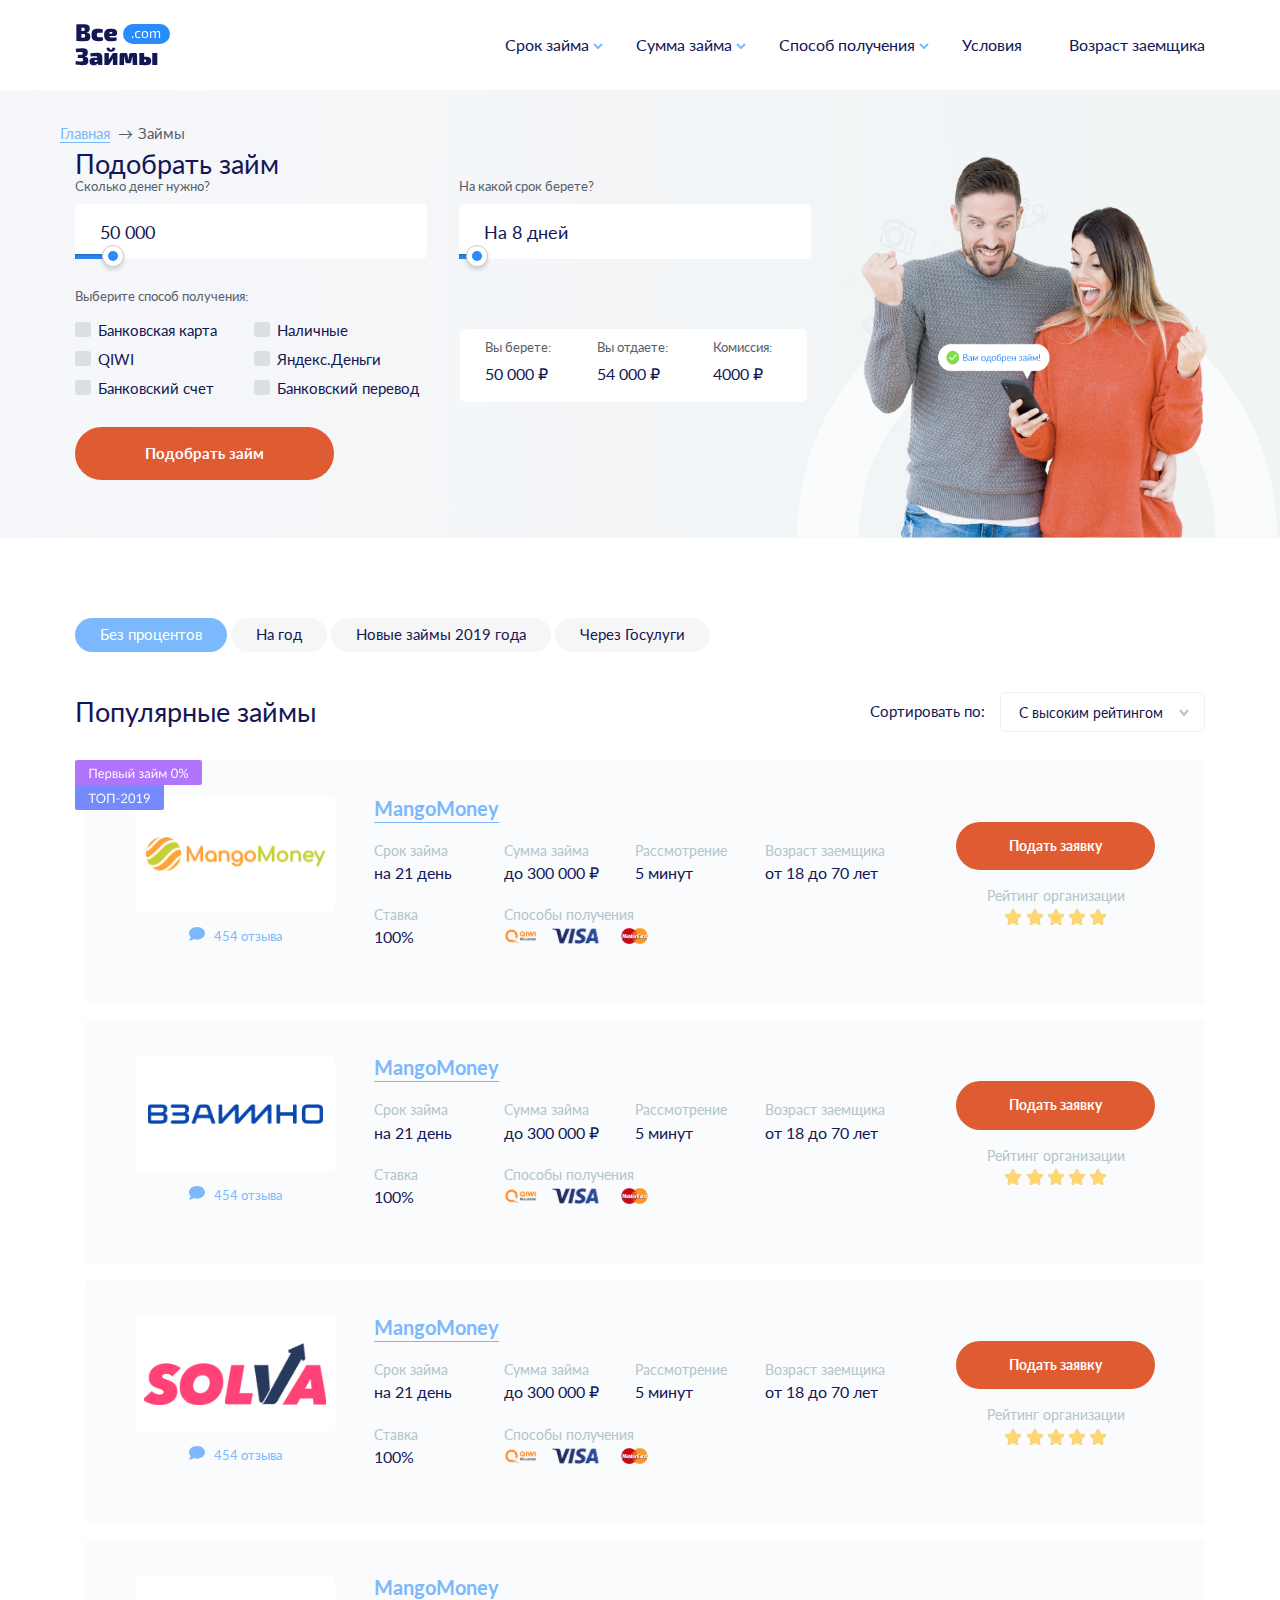
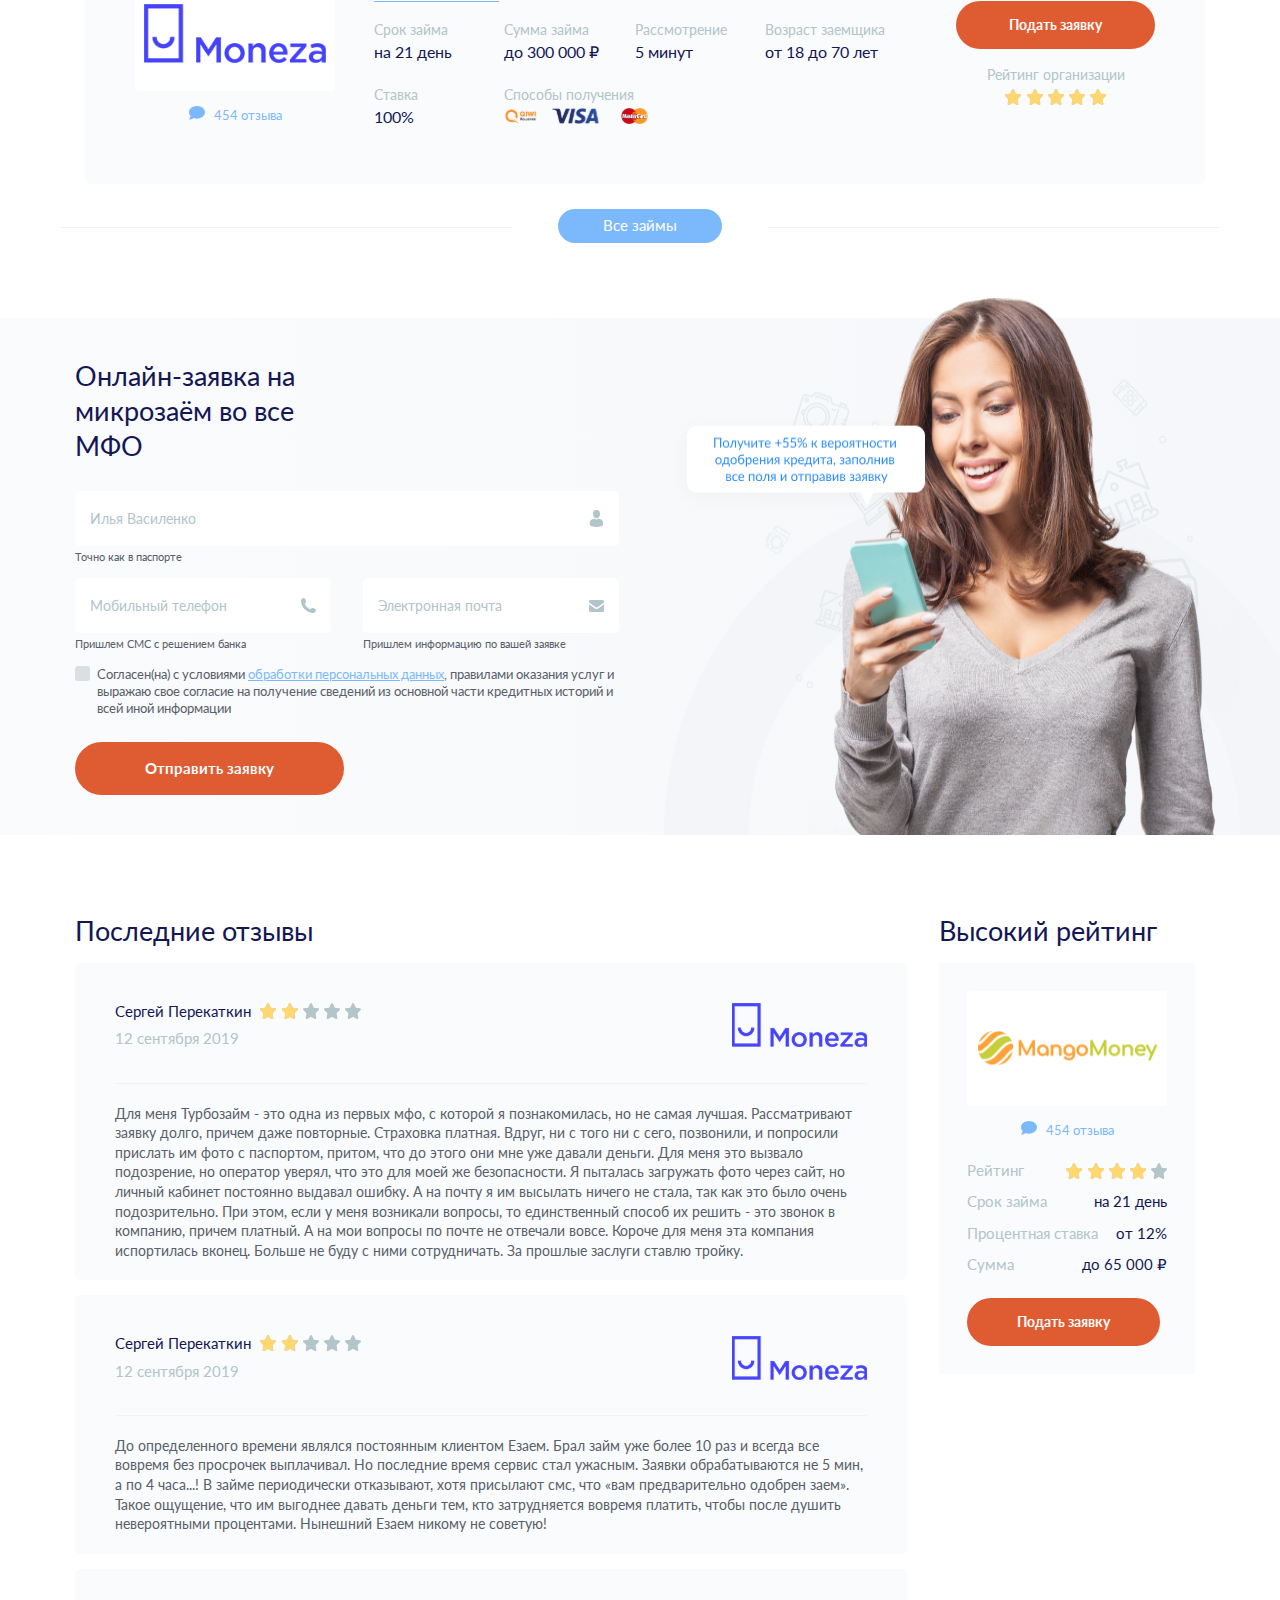
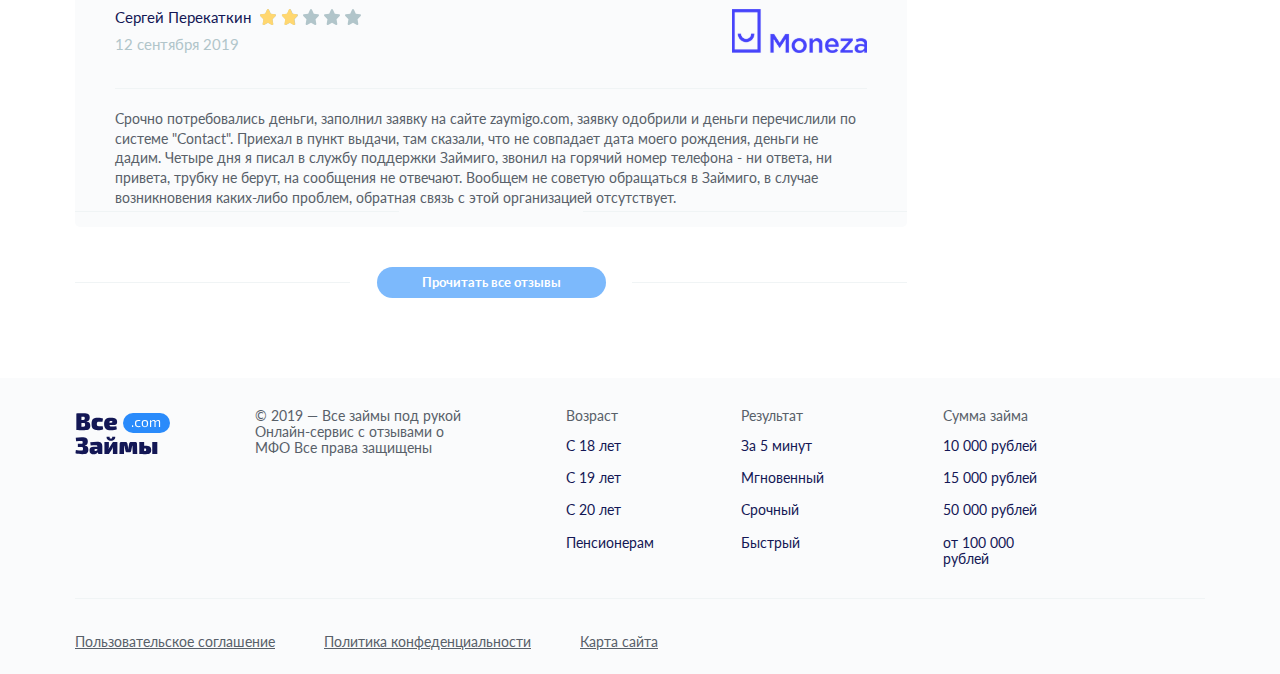
==== commit 446aad16: "v2" ====
--- a/categories.html
+++ b/categories.html
@@ -7,10 +7,12 @@
     <meta http-equiv="X-UA-Compatible" content="ie=edge">
     <title>Все займы</title>
     <link href="https://fonts.googleapis.com/css?family=Lato:300,400,500,700&display=swap" rel="stylesheet">
+    <link rel="stylesheet" href="js/rangeslider.css">
     <link rel="stylesheet" href="css/libs.min.css">
     <link rel="stylesheet" href="css/style.min.css">
 </head>
 
+<body>
 
 
     <header class="header">
@@ -152,15 +154,15 @@
                         <div class="calculator__item-title">
                             Сколько денег нужно?
                         </div>
-                        <input type="text" value="50 000">
-                        <input id="price">
+                        <input class="calculator__summ" type="text" value="50 000">
+                        <input type="range" id="price" min="10000" max="500000" value="50000" step="1000">
                     </div>
                     <div class="calculator__item">
                         <div class="calculator__item-title">
                             На какой срок берете?
                         </div>
-                        <input type="text" value="На 8 месяцев">
-                        <input id="term">
+                        <input class="calculator__term" type="text" value="На 8 дней">
+                        <input type="range" id="term" min="7" max="54.67" value="8" step="1">
                     </div>
                     <div class="calculator__item">
                         <div class="calculator__item-title">
@@ -173,30 +175,30 @@
                             <label><input type="radio" name="r" value="4">Яндекс.Деньги</label>
                             <label><input type="radio" name="r" value="5">Банковский счет</label>
                             <label><input type="radio" name="r" value="6">Банковский перевод</label>
-                        </div>
+                        </div>                        
                         <div class="calculator__item-summ">
                             <div class="calculator__item-summ-box">
                                 <div class="calculator__item-title">
                                     Вы берете:
                                 </div>
-                                <div class="calculator__item-summ-price">
-                                    50 000 ₽
+                                <div class="calculator__item-summ-price you-take">
+                                    1 000 000 ₽
                                 </div>
                             </div>
                             <div class="calculator__item-summ-box">
                                 <div class="calculator__item-title">
                                     Вы отдаете:
                                 </div>
-                                <div class="calculator__item-summ-price">
-                                    75 000 ₽
+                                <div class="calculator__item-summ-price you-give">
+                                    1 500 000 ₽
                                 </div>
                             </div>
                             <div class="calculator__item-summ-box">
                                 <div class="calculator__item-title">
                                     Комиссия:
                                 </div>
-                                <div class="calculator__item-summ-price">
-                                    25 000 ₽
+                                <div class="calculator__item-summ-price your-commission">
+                                    500 000 ₽
                                 </div>
                             </div>
                         </div>
@@ -1677,7 +1679,7 @@
                         </div>
                     </div>
                     <div class="reviews__btn">
-                        <a class="link" href="#" id="dbtn">
+                        <a class="link" href="#">
                             Прочитать все отзывы
                         </a>
                     </div>
@@ -1728,7 +1730,6 @@
 
 
 
-    </div>
     <footer class="footer">
         <div class="container">
             <div class="footer__inner">
@@ -1810,6 +1811,7 @@
             </div>
         </div>
     <script src="https://ajax.googleapis.com/ajax/libs/jquery/3.4.1/jquery.min.js"></script>
+    <script src="js/rangeslider.js"></script>
     <script src="js/libs.min.js"></script>
     <script src="js/main.js"></script>
 </body>
--- a/js/rangeslider.css
+++ b/js/rangeslider.css
@@ -0,0 +1,111 @@
+.rangeslider,
+.rangeslider__fill {
+  display: block;
+  -moz-box-shadow: inset 0px 1px 3px rgba(0, 0, 0, 0.3);
+  -webkit-box-shadow: inset 0px 1px 3px rgba(0, 0, 0, 0.3);
+  box-shadow: inset 0px 1px 3px rgba(0, 0, 0, 0.3);
+  -moz-border-radius: 10px;
+  -webkit-border-radius: 10px;
+  border-radius: 10px;
+}
+
+.rangeslider {
+  background: #e6e6e6;
+  position: relative;
+}
+
+.rangeslider--horizontal {
+  height: 20px;
+  width: 100%;
+}
+
+.rangeslider--vertical {
+  width: 20px;
+  min-height: 150px;
+  max-height: 100%;
+}
+
+.rangeslider--disabled {
+  filter: progid:DXImageTransform.Microsoft.Alpha(Opacity=40);
+  opacity: 0.4;
+}
+
+.rangeslider__fill {
+  background: #00ff00;
+  position: absolute;
+}
+.rangeslider--horizontal .rangeslider__fill {
+  top: 0;
+  height: 100%;
+}
+.rangeslider--vertical .rangeslider__fill {
+  bottom: 0;
+  width: 100%;
+}
+
+.rangeslider__handle {
+  background: white;
+  border: 1px solid #ccc;
+  cursor: pointer;
+  display: inline-block;
+  width: 40px;
+  height: 40px;
+  position: absolute;
+  background-image: url('[data-uri]');
+  background-size: 100%;
+  background-image: -webkit-gradient(linear, 50% 0%, 50% 100%, color-stop(0%, rgba(255, 255, 255, 0)), color-stop(100%, rgba(0, 0, 0, 0.1)));
+  background-image: -moz-linear-gradient(rgba(255, 255, 255, 0), rgba(0, 0, 0, 0.1));
+  background-image: -webkit-linear-gradient(rgba(255, 255, 255, 0), rgba(0, 0, 0, 0.1));
+  background-image: linear-gradient(rgba(255, 255, 255, 0), rgba(0, 0, 0, 0.1));
+  -moz-box-shadow: 0 0 8px rgba(0, 0, 0, 0.3);
+  -webkit-box-shadow: 0 0 8px rgba(0, 0, 0, 0.3);
+  box-shadow: 0 0 8px rgba(0, 0, 0, 0.3);
+  -moz-border-radius: 50%;
+  -webkit-border-radius: 50%;
+  border-radius: 50%;
+}
+.rangeslider__handle:after {
+  content: "";
+  display: block;
+  width: 18px;
+  height: 18px;
+  margin: auto;
+  position: absolute;
+  top: 0;
+  right: 0;
+  bottom: 0;
+  left: 0;
+  background-image: url('[data-uri]');
+  background-size: 100%;
+  background-image: -webkit-gradient(linear, 50% 0%, 50% 100%, color-stop(0%, rgba(0, 0, 0, 0.13)), color-stop(100%, rgba(255, 255, 255, 0)));
+  background-image: -moz-linear-gradient(rgba(0, 0, 0, 0.13), rgba(255, 255, 255, 0));
+  background-image: -webkit-linear-gradient(rgba(0, 0, 0, 0.13), rgba(255, 255, 255, 0));
+  background-image: linear-gradient(rgba(0, 0, 0, 0.13), rgba(255, 255, 255, 0));
+  -moz-border-radius: 50%;
+  -webkit-border-radius: 50%;
+  border-radius: 50%;
+}
+.rangeslider__handle:active, .rangeslider--active .rangeslider__handle {
+  background-image: url('[data-uri]');
+  background-size: 100%;
+  background-image: -webkit-gradient(linear, 50% 0%, 50% 100%, color-stop(0%, rgba(0, 0, 0, 0.1)), color-stop(100%, rgba(0, 0, 0, 0.12)));
+  background-image: -moz-linear-gradient(rgba(0, 0, 0, 0.1), rgba(0, 0, 0, 0.12));
+  background-image: -webkit-linear-gradient(rgba(0, 0, 0, 0.1), rgba(0, 0, 0, 0.12));
+  background-image: linear-gradient(rgba(0, 0, 0, 0.1), rgba(0, 0, 0, 0.12));
+}
+.rangeslider--horizontal .rangeslider__handle {
+  top: -10px;
+  touch-action: pan-y;
+  -ms-touch-action: pan-y;
+}
+.rangeslider--vertical .rangeslider__handle {
+  left: -10px;
+  touch-action: pan-x;
+  -ms-touch-action: pan-x;
+}
+
+input[type="range"]:focus + .rangeslider .rangeslider__handle {
+  -moz-box-shadow: 0 0 8px rgba(255, 0, 255, 0.9);
+  -webkit-box-shadow: 0 0 8px rgba(255, 0, 255, 0.9);
+  box-shadow: 0 0 8px rgba(255, 0, 255, 0.9);
+}
--- a/css/style.min.css
+++ b/css/style.min.css
@@ -1 +1 @@
-html{-webkit-box-sizing:border-box;box-sizing:border-box}*::before,*::after{-webkit-box-sizing:inherit;box-sizing:inherit}body{-webkit-box-sizing:border-box;box-sizing:border-box;font-family:'Lato', sans-serif;font-size:15px;color:#131755}.container{max-width:1130px;margin:0 auto;padding:0 15px}li{list-style:none;display:inline-block}ul,p,ol{margin:0;padding:0}a{text-decoration:none;color:#131755;display:inline-block}.title{font-size:27px}.breadcrumbs{background:-webkit-gradient(linear, right top, left top, from(#F0F4F5), color-stop(99.26%, #F6F7FA)),#F0F4F5;background:-o-linear-gradient(right, #F0F4F5 0%, #F6F7FA 99.26%),#F0F4F5;background:linear-gradient(270deg, #F0F4F5 0%, #F6F7FA 99.26%),#F0F4F5}.breadcrumbs .container{padding:35px 15px 5px;overflow:hidden;max-width:1160px}.breadcrumbs__list li{display:inline-block;position:relative}.breadcrumbs__list li+li{padding-left:24px}.breadcrumbs__list li+li::before{content:"→";position:absolute;left:4px;color:#586069}.breadcrumbs__list li:last-child a,.breadcrumbs__list li:last-child span{color:#586069;border-bottom:0px solid #000}.breadcrumbs__list a{color:#7CB9FC;border-bottom:1px solid #7CB9FC}.header .container{height:90px;display:-webkit-box;display:-ms-flexbox;display:flex;-webkit-box-pack:justify;-ms-flex-pack:justify;justify-content:space-between;-webkit-box-align:center;-ms-flex-align:center;align-items:center;text-align:center;position:relative}.header__menu-btn{display:none;width:36px;height:30px;cursor:pointer;-webkit-transition:all .3s;-o-transition:all .3s;transition:all .3s;margin-top:22px}.header__menu-btn span{background-color:#444;width:24px;height:2px;position:relative;display:block;border-radius:3px;display:-webkit-box;display:-ms-flexbox;display:flex;-webkit-box-pack:end;-ms-flex-pack:end;justify-content:flex-end}.header__menu-btn span::before,.header__menu-btn span::after{-webkit-transition:all .3s;-o-transition:all .3s;transition:all .3s;content:'';position:absolute;width:32px;height:2px;background-color:#444;-webkit-transform:translateY(12px);-ms-transform:translateY(12px);transform:translateY(12px);border-radius:3px;right:4px}.header__menu-btn span::after{-webkit-transform:translateY(-12px);-ms-transform:translateY(-12px);transform:translateY(-12px)}.header__menu-btn.active span{height:0}.header__menu-btn.active span::before{-webkit-transform:rotate(45deg);-ms-transform:rotate(45deg);transform:rotate(45deg)}.header__menu-btn.active span::after{-webkit-transform:rotate(-45deg);-ms-transform:rotate(-45deg);transform:rotate(-45deg)}.header__menu.active{width:100%;max-height:100vh;overflow:auto;z-index:10}.header__menu{font-size:16px}.header__menu li+li{margin-left:43px}.header__menu li{position:relative;cursor:pointer}.drop-down::before{content:"";background-image:url(../images/icons/menu-arrow.svg);background-repeat:no-repeat;background-position:center;width:10px;height:6px;position:absolute;right:-14px;bottom:5px}.drop-down.active::before{-webkit-transform:rotate(-180deg);-ms-transform:rotate(-180deg);transform:rotate(-180deg)}.drop__down-list-wrapper{position:absolute;top:25px;left:-30px;overflow:hidden;max-height:0;-webkit-transition:.3s;-o-transition:.3s;transition:.3s;z-index:5}.drop__down-list-wrapper.active{max-height:350px}.drop__down-list{-webkit-box-sizing:border-box;box-sizing:border-box;width:198px;-webkit-box-shadow:0px 0px 21px rgba(19,23,85,0.06);box-shadow:0px 0px 21px rgba(19,23,85,0.06);border-radius:5px;background-color:#fff;-webkit-transition:all .3s;-o-transition:all .3s;transition:all .3s;position:relative;padding:25px 30px;margin-top:15px}.drop__down-list li{display:block;text-align:left}.drop__down-list li a:hover{color:black}.drop__down-list li+li{margin-left:0;margin-top:30px}.drop__down-list::before{content:'';position:absolute;top:-13px;left:31px;width:0;height:0;border-style:solid;border-width:0 13px 13px 13px;border-color:transparent transparent #ffffff transparent}.drop__down a{position:relative}.top{padding-top:55px;background:-webkit-gradient(linear, right top, left top, from(#F0F4F5), color-stop(99.26%, #F6F7FA)),#F0F4F5;background:-o-linear-gradient(right, #F0F4F5 0%, #F6F7FA 99.26%),#F0F4F5;background:linear-gradient(270deg, #F0F4F5 0%, #F6F7FA 99.26%),#F0F4F5}.top .container{display:-webkit-box;display:-ms-flexbox;display:flex;-webkit-box-pack:justify;-ms-flex-pack:justify;justify-content:space-between}.calculator__item input{background:#FFFFFF;border-radius:5px;height:55px;-webkit-box-sizing:border-box;box-sizing:border-box;max-width:448px;width:100%;border:none;padding-left:25px;font-size:18px;color:#131755}.top-foto{margin-left:-99px;width:755px;max-height:578.41px}.calculator{max-width:448px;width:100%;padding-right:5px;z-index:2}.calculator .title{margin-bottom:30px}.calculator__item-title{font-size:13px;color:#586069;margin-bottom:10px;margin-top:10px}.irs--flat .irs-bar{bottom:0;top:auto}.irs-bar.irs-bar--single{background:#2A8BFB;border-radius:0px 5px 5px 5px;height:5px}.irs-line,.irs--flat .irs-max,.irs--flat .irs-min,.irs-from,.irs-single{display:none}.irs--flat{height:0;background-color:#fff;border-radius:5px}.irs--flat .irs-single{position:unset;background-color:transparent;font-size:18px;color:#131755;padding-top:16px;padding-left:25px}.irs--flat .irs-single::before{display:none}.irs--flat .irs-handle>i:first-child{background:#2A8BFB;border:4px solid #FFFFFF;-webkit-box-shadow:0px 3px 4px rgba(0,0,0,0.15);box-shadow:0px 3px 4px rgba(0,0,0,0.15);border-radius:50%;width:15px;height:15px;opacity:1;top:-11px;left:7px}.irs--flat .irs-handle:hover>i:first-child{background-color:#2A8BFB}.irs--flat .irs-handle.state_hover>i:first-child{background-color:#2A8BFB;opacity:1;top:6px;left:7px}.irs--flat .irs-handle{top:auto;bottom:-14px}.irs--flat .irs-handle.state_hover{background-color:rgba(37,140,251,0.3);width:35px;height:35px;border-radius:50%;position:absolute}.calculator__item+.calculator__item{margin-top:30px}.calculator__item:nth-child(3) .irs-single{padding-left:55px}.calculator__item-checkbox{display:-webkit-box;display:-ms-flexbox;display:flex;-ms-flex-wrap:wrap;flex-wrap:wrap;-webkit-box-pack:justify;-ms-flex-pack:justify;justify-content:space-between}.calculator__item-checkbox label{width:50%;margin-top:8px;display:-webkit-box;display:-ms-flexbox;display:flex}.jq-radio,.jq-checkbox{border-radius:3px;background:#D9E0E2;border:none;min-width:15px;height:15px;-webkit-box-shadow:0 1px 1px rgba(0,0,0,0),inset -1px -1px transparent,inset 0 0 transparent;box-shadow:0 1px 1px rgba(0,0,0,0),inset -1px -1px transparent,inset 0 0 transparent;margin-right:7px}.jq-radio.checked .jq-radio__div,.jq-checkbox.checked .jq-checkbox__div{width:15px;height:15px;margin:3px 0 0 3px;background-color:#2A8BFB;-webkit-box-shadow:inset 1px 1px 1px rgba(0,0,0,0);box-shadow:inset 1px 1px 1px rgba(0,0,0,0);border-radius:0%;margin:0;position:relative}.jq-radio.checked .jq-radio__div::before,.jq-checkbox.checked .jq-checkbox__div::before{content:"";position:absolute;background-image:url(../images/icons/check.svg);top:4px;left:3px;width:10px;height:10px;background-repeat:no-repeat;background-position:0 0}.jq-checkbox.checked .jq-checkbox__div{border-bottom:0px solid #666;border-left:0px solid #666;-webkit-transform:rotate(0deg);-ms-transform:rotate(0deg);transform:rotate(0deg)}.jq-checkbox.focused,.jq-radio.focused{border:none}.calculator__item-summ{display:-webkit-box;display:-ms-flexbox;display:flex;-webkit-box-pack:justify;-ms-flex-pack:justify;justify-content:space-between;background-color:#fff;border-radius:5px;padding:12px 46px 14px 36px;margin-top:15px}.calculator__item-summ-price{font-size:16px}.link{-webkit-transition:.3s;-o-transition:.3s;transition:.3s;display:inline-block;padding:18px 70px;background-color:#DF5B31;color:#fff;font-weight:700;border-radius:119px;margin-top:25px}.open-popup:hover{background-color:#E16B58}.advantages{padding-top:46px;padding-bottom:34px;border-bottom:1px solid #F0F4F5}.advantages .container{display:-webkit-box;display:-ms-flexbox;display:flex;-webkit-box-pack:justify;-ms-flex-pack:justify;justify-content:space-between;-ms-flex-wrap:wrap;flex-wrap:wrap}.advantages .title{margin-bottom:39px;display:block;width:100%}.advantages .advantages__item{width:33.33%;display:-webkit-box;display:-ms-flexbox;display:flex;-webkit-box-align:start;-ms-flex-align:start;align-items:flex-start}.advantages .advantages__item .advantages__item-title{font-size:18px;color:#131755}.advantages img{margin-right:21px}.advantages .advantages__item-subtitle{margin-top:10px;max-width:229px;line-height:130%;font-size:15px;color:#586069}.advantages .advantages__item-subtitle span{color:#2A8BFB}.loan-card__acide-wrapper.fixed{position:-webkit-sticky;position:sticky;top:0;right:0}.popular-loans__inner{position:relative;margin-top:28px}.popular-loans__inner::before{position:absolute;content:'';left:0;top:0;background-image:url(../images/content/loans-before.svg);background-repeat:no-repeat;background-position:0 0;width:127px;height:50px}.popular-loans{padding-top:80px;padding-bottom:80px}.popular-loans .container{position:relative}.popular-loans .block-title{display:-webkit-box;display:-ms-flexbox;display:flex;-webkit-box-pack:justify;-ms-flex-pack:justify;justify-content:space-between;-webkit-box-align:center;-ms-flex-align:center;align-items:center}.sorting,.description__block{display:-webkit-box;display:-ms-flexbox;display:flex}.sorting{-webkit-box-align:center;-ms-flex-align:center;align-items:center}.sorting p{margin-right:15px}.selectize-input{border:1px solid #F0F2F3;padding:11px 30px 11px 18px;width:205px;overflow:unset;z-index:1;-webkit-box-sizing:border-box;box-sizing:border-box;-webkit-box-shadow:none;box-shadow:none;height:40px;border-radius:5px}.selectize-control.single .selectize-input:after{background-image:url(../images/icons/arrow-select.svg);background-repeat:no-repeat;background-position:0 0;top:50%;right:15px;margin-top:-3px;width:10px;height:8px;border-style:solid;border-width:0px 0px 0;border-color:transparent transparent transparent}.selectize-control.single .selectize-input.dropdown-active:after{margin-top:-4px;border-width:0 0px 0px;border-color:transparent transparent transparent;-webkit-transform:rotate(-180deg);-ms-transform:rotate(-180deg);transform:rotate(-180deg)}:focus{outline:-webkit-focus-ring-color auto 0px}.selectize-input.dropdown-active{border-radius:0}.selectize-input.focus{-webkit-box-shadow:inset 0 0px 0px rgba(0,0,0,0.15);box-shadow:inset 0 0px 0px rgba(0,0,0,0.15)}.selectize-dropdown{border:0px solid #d0d0d0;background:#FFFFFF;margin:-1px 0 0;-webkit-box-shadow:none;box-shadow:none}.selectize-dropdown,.selectize-input,.selectize-input input{color:#131755;font-family:'Lato', sans-serif;font-size:14px;line-height:130%;-webkit-font-smoothing:inherit}.selectize-dropdown .active{background-color:transparent;color:#7CB9FC}.selectize-dropdown{top:30px}.selectize-dropdown-content{position:relative;margin-top:13px;-webkit-box-shadow:0px 0px 21px rgba(19,23,85,0.06);box-shadow:0px 0px 21px rgba(19,23,85,0.06);padding:25px 43px 25px 19px;background-color:#fff;border-radius:5px;overflow:unset;overflow-x:unset}.selectize-dropdown-content::before{content:"";top:-12px;left:44px;position:absolute;border-style:solid;border-width:0 6.5px 12px 6.5px;border-color:transparent transparent #ffffff transparent}.selectize-dropdown .optgroup-header,.selectize-dropdown .option{padding:0;margin-bottom:25px}.selectize-dropdown .option:last-child{margin-bottom:0}.item__comment{margin-top:15px;margin-left:auto;margin-right:auto;padding-left:25px;position:relative}.item__comment a{font-size:13px;color:#7CB9FC;padding-bottom:3px;-webkit-transition:.2s;-o-transition:.2s;transition:.2s;border-bottom:1px solid transparent}.item__comment:hover a{border-bottom:1px solid #7CB9FC}.item__comment::before{content:'';background-image:url(../images/icons/item-comment.svg);background-repeat:no-repeat;background-position:0 0;position:absolute;width:16px;height:14px;left:0}.popular-loans__item{display:-webkit-box;display:-ms-flexbox;display:flex;-ms-flex-wrap:wrap;flex-wrap:wrap;-webkit-box-pack:justify;-ms-flex-pack:justify;justify-content:space-between;padding:37px 50px;background-color:#FAFBFC;margin-left:10px;border-radius:5px}.popular-loans__item+.popular-loans__item{margin-top:15px}.popular-loans-btn{margin-top:25px;display:-webkit-box;display:-ms-flexbox;display:flex;-webkit-box-pack:center;-ms-flex-pack:center;justify-content:center}.popular-loans-btn .link{font-weight:400;margin:0 auto;background-color:#7CB9FC;padding:8px 45px}.item__logo{-webkit-box-pack:center;-ms-flex-pack:center;justify-content:center;display:-webkit-box;display:-ms-flexbox;display:flex;-ms-flex-wrap:wrap;flex-wrap:wrap;max-width:200px}.description__block{max-width:543px;-ms-flex-wrap:wrap;flex-wrap:wrap;margin-bottom:-25px}.item__description-name{margin-bottom:20px;font-weight:bold;font-size:20px;color:#7CB9FC;border-bottom:1px solid #7CB9FC;padding-bottom:2px;-webkit-transition:.3s;-o-transition:.3s;transition:.3s}.item__description-name:hover{border-bottom:1px solid transparent}.description__block-wrapper{width:24%;margin-bottom:25px}.description__block-wrapper.block-wrapper-1{width:45%}.block-wrapper-img{width:144px}.description__block-title,.rate-star-title{display:block;font-size:14px;color:#B1C5CA;margin-bottom:5px}.description__block-options{font-size:16px}.item__btn-rate{text-align:center}.item__btn-rate-link.link{padding:16px 53px;font-size:14px;margin-bottom:18px}.item__btn-rate-link.link:hover{background:#E16B58}.rate-star{margin:5px auto 0px;background-image:url(../images/icons/range-star-bg.svg);width:101px;height:16px}.rate-star div{background-image:url(../images/icons/range-star-ellow.svg);background-repeat:no-repeat;width:100%;height:16px}.popular-loans-btn.link{display:block;background-color:#7CB9FC;font-size:13px;padding:8px 48px;max-width:165px;-webkit-box-sizing:border-box;box-sizing:border-box}.popular-loans .container,.reviews .container,.questions .container,.latest-reviews__contetnt-items{overflow-x:hidden;padding-bottom:80px;margin-bottom:15px;position:relative}.popular-loans .container::after,.popular-loans .container::before,.reviews .container::after,.reviews .container::before,.questions .container::after,.questions .container::before,.latest-reviews__contetnt-items::after,.latest-reviews__contetnt-items::before{content:'';height:1px;width:2000px;background-color:#F0F4F5;position:absolute;bottom:15px}.popular-loans .container::after,.reviews .container::after,.questions .container::after,.latest-reviews__contetnt-items::after{right:61%}.popular-loans .container::before,.reviews .container::before,.questions .container::before,.latest-reviews__contetnt-items::before{left:61%}.popular-loans{overflow:hidden;padding-bottom:40px}.popular-loans .container{padding-bottom:0}.form-block{padding-top:20px;overflow:hidden}.form-block .form-block__wrapper{background:-webkit-gradient(linear, left top, right top, from(#FAFBFC), to(#F6F7FA));background:-o-linear-gradient(left, #FAFBFC 0%, #F6F7FA 100%);background:linear-gradient(90deg, #FAFBFC 0%, #F6F7FA 100%);padding-top:40px}.form-block .container{display:-webkit-box;display:-ms-flexbox;display:flex;-webkit-box-pack:justify;-ms-flex-pack:justify;justify-content:space-between}.form-block .container::before,.form-block .container::after{display:none}.form-block .container img{margin-top:-65px;margin-right:-120px}.form-block .form__title{margin-bottom:28px;max-width:288px;line-height:130%}.form-block form{max-width:544px;width:100%;overflow:hidden}.form-block form label{width:100%;font-size:11px;display:inline-block;margin-bottom:15px;color:#586069}.form-block form input,.form-block form textarea{width:100%;height:55px;background-color:#FFFFFF;border-radius:5px;border:none;padding-right:38px;padding-left:15px;-webkit-box-sizing:border-box;box-sizing:border-box;margin-bottom:5px;color:#586069;font-size:14px;resize:none}.form-block form input::-webkit-input-placeholder,.form-block form textarea::-webkit-input-placeholder{color:#B1C5CA}.form-block form input::-moz-placeholder,.form-block form textarea::-moz-placeholder{color:#B1C5CA}.form-block form input:-ms-input-placeholder,.form-block form textarea:-ms-input-placeholder{color:#B1C5CA}.form-block form input::-ms-input-placeholder,.form-block form textarea::-ms-input-placeholder{color:#B1C5CA}.form-block form input::placeholder,.form-block form textarea::placeholder{color:#B1C5CA}.form-block form input:focus{outline-offset:0;border:none;outline:-webkit-focus-ring-color auto 0px}.form-block form .input-wrapper{display:-webkit-box;display:-ms-flexbox;display:flex;-webkit-box-pack:justify;-ms-flex-pack:justify;justify-content:space-between;-ms-flex-wrap:wrap;flex-wrap:wrap}.form-block form .input-wrapper label{width:256px}.form-block form .input-wrapper label+label{margin-left:32px}.form-block form .personal-data__wrapper{display:-webkit-box;display:-ms-flexbox;display:flex}.form-block form .personal-data{max-width:100%;font-size:13px;line-height:130%;margin-bottom:0;color:#586069}.form-block form .personal-data a{-webkit-text-decoration-line:underline;text-decoration-line:underline;color:#7CB9FC}.form-block input[type=name]{background-image:url(../images/icons/name-icon.svg);background-repeat:no-repeat;background-position:center right 15px}.form-block input[type=tel]{background-image:url(../images/icons/phone-icon.svg);background-repeat:no-repeat;background-position:center right 15px}.form-block input[type=email]{background-image:url(../images/icons/email-icon.svg);background-repeat:no-repeat;background-position:center right 15px}.input-file input{height:0.1px;width:0.1px;opacity:0;overflow:hidden;position:absolute;z-index:-1}.page-reviews .item__btn .rate-star{margin-left:auto;margin-right:auto}.latest-reviews__contetnt-items{padding-bottom:0}.reviews{padding-top:85px;padding-bottom:80px}.reviews .container{padding-bottom:0;margin-bottom:0}.reviews__btn,.questions__btn-bottom{text-align:center}.reviews__btn .link,.questions__btn-bottom .link{background-color:#7CB9FC;padding:8px 45px;font-size:13px;display:inline-block}.reviews__inner{padding-top:34px;display:-webkit-box;display:-ms-flexbox;display:flex;-webkit-box-pack:justify;-ms-flex-pack:justify;justify-content:space-between;-ms-flex-wrap:wrap;flex-wrap:wrap}.reviews__item{max-width:23%;font-size:14px}.reviews__item .rate-star{margin-top:0;margin-left:0}.reviews__item .block-name{display:-webkit-box;display:-ms-flexbox;display:flex;-ms-flex-wrap:wrap;flex-wrap:wrap;-webkit-box-align:center;-ms-flex-align:center;align-items:center;margin-top:16px;height:16px;margin-bottom:10px}.reviews__item .block-name-name{font-weight:bold;margin-right:15px}.reviews__item .block-name-date{color:#B1C5CA;font-size:12px}.reviews__item-content{-webkit-box-shadow:0px 8px 25px rgba(221,231,234,0.5);box-shadow:0px 8px 25px rgba(221,231,234,0.5);border-radius:5px;padding:25px 28px;-webkit-box-sizing:border-box;box-sizing:border-box;line-height:140%;color:#586069}.reviews__item-content img{margin-bottom:10px}.item-link{margin-top:11px;color:#2A8BFB;font-size:13px;padding:8px 18px;background:#FAFBFC;border-radius:60px}.conditions{padding-top:40px;padding-bottom:40px;background:-webkit-gradient(linear, left top, right top, from(#FAFBFC), to(#F6F7FA)),#FAFBFC;background:-o-linear-gradient(left, #FAFBFC 0%, #F6F7FA 100%),#FAFBFC;background:linear-gradient(90deg, #FAFBFC 0%, #F6F7FA 100%),#FAFBFC}.conditions__inner{display:-webkit-box;display:-ms-flexbox;display:flex;-webkit-box-pack:justify;-ms-flex-pack:justify;justify-content:space-between;-ms-flex-wrap:wrap;flex-wrap:wrap}.conditions__item{width:15%}.conditions__item ul{color:#131755}.conditions__item ul li{display:block}.conditions__item ul li+li{margin-top:20px}.conditions__item ul li:last-child{background-image:url(../images/icons/ellipsis.svg);background-repeat:no-repeat;background-position:0 0;width:19px;height:5px;cursor:pointer}.conditions__item:hover .conditions__item-line div{width:100%}.conditions-title{margin-bottom:34px;margin-left:34px}.conditions__item-title{font-size:14px;margin-bottom:18px;color:#586069}.conditions__item-line{height:1px;background-color:#F0F4F5;width:100%;display:-webkit-box;display:-ms-flexbox;display:flex;-webkit-box-align:end;-ms-flex-align:end;align-items:flex-end;margin-bottom:30px;-webkit-transition:.5s;-o-transition:.5s;transition:.5s}.conditions__item-line:hover div{width:100%}.conditions__item-line div{-webkit-transition:.5s;-o-transition:.5s;transition:.5s;height:3px;background-color:#7CB9FC;width:18%}.questions{padding-top:80px}.questions__title{display:-webkit-box;display:-ms-flexbox;display:flex;-webkit-box-pack:justify;-ms-flex-pack:justify;justify-content:space-between;height:40px;-webkit-box-align:center;-ms-flex-align:center;align-items:center}.questions__btn{padding:9px 18px;display:inline-block;margin-top:0}.questions__btn:hover{background:#E16B58}.questions__inner{display:-webkit-box;display:-ms-flexbox;display:flex;-webkit-box-pack:justify;-ms-flex-pack:justify;justify-content:space-between;-ms-flex-wrap:wrap;flex-wrap:wrap;padding-top:38px;padding-bottom:25px}.questions__item{max-width:25%;padding:25px 12px 25px 65px;line-height:130%;position:relative;background-color:#FAFBFC;-webkit-transition:.3s;-o-transition:.3s;transition:.3s}.questions__item::before{content:'';position:absolute;width:25px;height:21px;left:25px;top:25px;background-image:url(../images/icons/comments.svg);background-repeat:no-repeat;background-position:0 0}.questions__item:hover{background-color:#FFFFFF;-webkit-box-shadow:0px 8px 25px rgba(221,231,234,0.5);box-shadow:0px 8px 25px rgba(221,231,234,0.5)}.questions__item:hover .questions__item-link{background-color:#FAFBFC}.questions__item-title{font-size:16px;color:#131755;margin-bottom:10px;max-width:200px}.questions__item-text{color:#586069;margin-bottom:16px}.questions__item-link{margin-left:20px;background-color:#fff}.questions .container{padding-bottom:0;margin-bottom:0}.seo-text{padding-top:80px;padding-bottom:80px}.seo-text p+p{margin-top:28px}.seo-text p{font-size:16px;line-height:130%;max-width:1110px;color:#586069}.seo-text__title{margin-bottom:38px}.footer{background:#FAFBFC}.footer__inner{padding-top:30px;padding-bottom:30px;max-width:985px;display:-webkit-box;display:-ms-flexbox;display:flex;-webkit-box-pack:justify;-ms-flex-pack:justify;justify-content:space-between;-ms-flex-wrap:wrap;flex-wrap:wrap;color:#586069;font-size:14px}.footer__inner ul{color:#131755}.footer__inner ul li+li{margin-top:15px}.footer__item-2 .footer__item-text{max-width:90px}.footer__item-1{max-width:226px}.footer__item-title{margin-bottom:14px}.footer__item-text li{display:inline-block;border-bottom:1px solid transparent;-webkit-transition:.2s;-o-transition:.2s;transition:.2s}.footer__item-text li:hover{color:#7CB9FC;border-bottom:1px solid #7CB9FC}.footer__item-text{max-width:117px}.footer__bottom{border-top:1px solid #F0F4F5;padding:20px 0px 24px}.footer__bottom a{display:inline-block;text-decoration:underline;color:#586069;font-size:14px}.footer__bottom a+a{margin-left:45px;margin-top:15px}.tabs{margin-top:-10px;padding-bottom:40px}.tabs .tab{margin-top:10px;display:inline-block;cursor:pointer;padding:8px 25px;background:#F6F6F7;border-radius:50px}.tabs .tab.active{background:#7CB9FC;color:#fff}.categories .latest-reviews__acide .latest-reviews__acide-block{margin-bottom:0}.categories .top{padding-top:0}.categories .top img{width:480px;height:390px;margin-right:-72px}.categories .top img .container{-webkit-box-align:center;-ms-flex-align:center;align-items:center}.categories .calculator{max-width:736px}.categories .calculator__item{min-width:352px;display:inline-block}.categories .calculator__item:nth-child(3){margin-left:28px;margin-top:0}.categories .calculator__item:nth-child(4){display:-webkit-box;display:-ms-flexbox;display:flex;-ms-flex-wrap:wrap;flex-wrap:wrap}.categories .calculator__item-checkbox{max-width:357px}.categories .calculator__item-summ{width:39%;margin-left:28px;padding:11px 35px 18px 25px}.categories .calculator__item-title{width:100%}.categories .calculator .title{margin-bottom:0}.latest-reviews{padding-top:80px;padding-bottom:80px}.latest-reviews .rate-star{margin:0;margin-left:9px}.latest-reviews .container{display:-webkit-box;display:-ms-flexbox;display:flex}.latest-reviews .container::before,.latest-reviews .container::after{display:none}.contetnt-item.block-name{max-width:255px;display:-webkit-box;display:-ms-flexbox;display:flex;-ms-flex-wrap:wrap;flex-wrap:wrap}.latest-reviews__contetnt-items,.latest-reviews__acide-block{margin-top:17px}.latest-reviews__contetnt-item{background-color:#FAFBFC;border-radius:5px;padding:40px 40px 20px 40px}.latest-reviews__contetnt-item+.latest-reviews__contetnt-item{margin-top:15px}.latest-reviews__contetnt-item p{font-size:14px;line-height:140%;color:#586069}.block-name-date{display:block;width:100%;color:#B1C5CA;margin-top:10px}.contetnt-item__top{display:-webkit-box;display:-ms-flexbox;display:flex;-webkit-box-pack:justify;-ms-flex-pack:justify;justify-content:space-between;-webkit-box-align:center;-ms-flex-align:center;align-items:center;margin-bottom:20px;border-bottom:1px solid #F0F4F5;padding-bottom:35px}.block-name-name{display:inline-block}.latest-reviews__contetnt,.loan-card__content{max-width:832px}.acids{width:256px;margin-left:32px;height:100%;position:relative;-webkit-box-sizing:border-box;box-sizing:border-box}.latest-reviews__acide-block{padding:28px;background-color:#FAFBFC}.item__logo{margin-bottom:20px}.acide-block__sab{display:-webkit-box;display:-ms-flexbox;display:flex;-webkit-box-pack:justify;-ms-flex-pack:justify;justify-content:space-between;color:#B1C5CA;-webkit-box-align:center;-ms-flex-align:center;align-items:center}.acide-block__sab+.acide-block__sab{margin-top:14px}.acide-block__sab span{color:#131755}.acide-btn{padding:16px 50px;font-size:14px}.acide .link:hover{background-color:#E16B58}.latest-reviews__contetnt{position:relative;overflow:hidden}.latest-reviews__contetnt::after,.latest-reviews__contetnt::before{content:'';height:1px;width:2000px;background-color:#F0F4F5;position:absolute;bottom:15px}.latest-reviews__contetnt::after{right:67%}.latest-reviews__contetnt::before{left:67%}.loan-card{background:-webkit-gradient(linear, right top, left top, from(#F0F4F5), color-stop(99.26%, #F6F7FA)),#F0F4F5;background:-o-linear-gradient(right, #F0F4F5 0%, #F6F7FA 99.26%),#F0F4F5;background:linear-gradient(270deg, #F0F4F5 0%, #F6F7FA 99.26%),#F0F4F5}.loan-card .popular-loans__item{background:-webkit-gradient(linear, right top, left top, from(#F0F4F5), color-stop(99.26%, #F6F7FA)),#F0F4F5;background:-o-linear-gradient(right, #F0F4F5 0%, #F6F7FA 99.26%),#F0F4F5;background:linear-gradient(270deg, #F0F4F5 0%, #F6F7FA 99.26%),#F0F4F5;margin-left:0;padding-left:15px;-ms-flex-wrap:wrap;flex-wrap:wrap}.loan-card .navigation{background:#FAFBFC;border-radius:5px;width:100%;padding:28px;-webkit-box-sizing:border-box;box-sizing:border-box;margin-bottom:40px}.loan-card .navigation__title{font-size:18px;margin-bottom:20px;color:#000}.loan-card .navigation li{display:block}.loan-card .navigation li a{color:#7CB9FC;border-bottom:1px solid #7CB9FC}.loan-card .navigation li+li{margin-top:15px}.loan-card .loan-card__title{padding-top:15px}.loan-card .loan-card__inner{padding-top:60px;background-color:#fff}.loan-card .loan-card__inner .container{display:-webkit-box;display:-ms-flexbox;display:flex}.loan-card .loan-card__inner .title-block__text{color:#586069;font-size:16px;line-height:130%;padding-bottom:60px;padding-top:15px}.loan-card .conditions{background:#fff;padding-top:0;padding-bottom:0;margin-bottom:35px}.loan-card .calculator{background:-webkit-gradient(linear, right top, left top, from(#F0F4F5), color-stop(99.26%, #F6F7FA));background:-o-linear-gradient(right, #F0F4F5 0%, #F6F7FA 99.26%);background:linear-gradient(270deg, #F0F4F5 0%, #F6F7FA 99.26%);border-radius:5px;max-width:100%;padding:26px 40px;-webkit-box-sizing:border-box;box-sizing:border-box;display:-webkit-box;display:-ms-flexbox;display:flex;-ms-flex-wrap:wrap;flex-wrap:wrap;-webkit-box-pack:justify;-ms-flex-pack:justify;justify-content:space-between}.loan-card .calculator .title{margin-bottom:10px}.loan-card .calculator .link{padding:18px 25px;margin-top:40px}.loan-card .calculator__item+.calculator__item{margin-top:0}.loan-card .calculator__item{width:32%}.loan-card .calculator__title{width:100%}.loan-card .calculator__item-title{margin-top:15px}.loan-card .calculator__item-title span{color:#131755}.loan-card .rate-star{margin:0;margin-left:15px}.loan-card .contetnt-item.block-name{max-width:300px}.loan-card .item__btn-rate .rate-star{margin:0 auto}.block-questions{padding-top:30px}.block-questions .title{margin-bottom:15px}.item__btn-rate-comments{margin-top:20px;font-size:12px;color:#B1C5CA}.item__btn-rate-comments span{color:#7CB9FC;border-bottom:1px solid #7CB9FC}.loan-card__contacts{margin:0 auto;max-width:443px;margin-top:20px;max-height:18px;padding-left:0px;-webkit-box-ordinal-group:5;-ms-flex-order:4;order:4;display:-webkit-box;display:-ms-flexbox;display:flex;-webkit-box-pack:justify;-ms-flex-pack:justify;justify-content:space-between;-ms-flex-wrap:wrap;flex-wrap:wrap}.loan-card__contacts a{margin-left:60px;position:relative;color:#7CB9FC;border-bottom:1px solid #7CB9FC}.loan-card__contacts a::before{content:'';position:absolute;background-image:url(../images/icons/email-icon.svg);background-repeat:no-repeat;background-position:0 0;left:-20px;bottom:2px;width:15px;height:12px}.loan-card__contacts a:first-child{color:#131755;border-bottom:0px solid #000;margin-left:-20px}.loan-card__contacts a:first-child::before{background-image:url(../images/icons/phone-icon.svg);width:15px;height:15px;bottom:0}.loan-card__contacts a:last-child::before{background-image:url(../images/icons/email-ikon.svg);width:18px;height:18px;bottom:0}table{border-collapse:collapse;text-align:left}th{border-bottom:1px solid #2A8BFB;color:#2A8BFB;padding-bottom:15px;padding-top:25px;padding-left:5px}th:first-child{width:45%;padding-left:0}td{border-bottom:1px solid #F0F4F5;padding-bottom:15px;padding-top:25px}.conditions__block{display:-webkit-box;display:-ms-flexbox;display:flex;-webkit-box-pack:justify;-ms-flex-pack:justify;justify-content:space-between;color:#B1C5CA}.conditions__block-item-1{width:45%;line-height:24px;-webkit-box-sizing:border-box;box-sizing:border-box;color:#B1C5CA}.conditions__block-item-2{width:55%;padding-left:5px;-webkit-box-sizing:border-box;box-sizing:border-box;color:#586069}.block__img{max-width:382px;margin:0 auto;margin-top:35px;padding:5px;background:#FAFBFC;border:1px solid #EAEEF1;-webkit-box-sizing:border-box;box-sizing:border-box;border-radius:5px;margin-bottom:47px}.block__img-text{font-size:14px;line-height:18px;text-align:center;color:#586069;margin-top:15px;padding:0 5px}.block-text{font-size:16px;line-height:24px;color:#586069;padding-bottom:50px}.block-text__item mark{background-color:#7CB9FC;color:#fff;padding:0px 3px}.block-text__item+.block-text__item{margin-top:27px}.block-text__item:last-child{margin-top:25px}.item-bg{background:#FAFBFC;border-radius:5px;border-left:5px solid #2A8BFB}.item-figure,.item-bg{padding:17px 45px}.item-figure{background-image:url(../images/icons/figure.svg);background-repeat:no-repeat;background-position:top 22px left}.item-attention{background-color:#FAFBFC;border:2px solid #2A8BFB;border-radius:5px;display:-webkit-box;display:-ms-flexbox;display:flex;padding:17px 50px 17px 0px}.item-attention .sign{margin-left:30px;margin-right:30px}.item-cheked__box{display:-webkit-box;display:-ms-flexbox;display:flex}.block-text__item-text{margin-top:19px}.item-cheked__box-line{width:15px;height:5px;background-color:#2A8BFB;margin:auto 36px  auto 0px;margin-top:12px}.item-cheked__box span{font-weight:bold;font-size:14px;line-height:24px;padding:1px 8px;background-color:#2A8BFB;border-radius:50%;color:#fff;margin-right:25px;max-height:26px;max-width:26px}.item-cheked__box .tere{width:15px;padding:0;height:5px;background-color:#2A8BFB;margin:auto 36px  auto 0px;border-radius:0;display:inline-block}.item-cheked__box+.item-cheked__box{margin-top:10px}.block-questions__content{padding:28px;padding-bottom:0px;background:#FAFBFC;border:1px solid #F0F2F3;-webkit-box-sizing:border-box;box-sizing:border-box;border-radius:5px}.block-questions__content-item{font-size:16px;line-height:130%;overflow:hidden;max-height:38px;-webkit-transition:.3s;-o-transition:.3s;transition:.3s;border-bottom:1px solid #F0F4F5;padding-bottom:15px;-webkit-box-sizing:border-box;box-sizing:border-box;margin-bottom:15px}.block-questions__content-item:last-child{border-bottom:0px solid #000;margin-bottom:0}.block-questions__content-item-title{padding-right:15px;padding-bottom:15px;position:relative}.block-questions__content-item-title svg{position:absolute;right:0;top:18%}.block-questions__content-item-text{color:#586069}.block-questions__content-item.active{max-height:115px}.block-questions__content-item.active .block-questions__content-item-title{color:#2A8BFB}.block-questions__content-item.active svg{-webkit-transform:rotate(-180deg);-ms-transform:rotate(-180deg);transform:rotate(-180deg)}.block-questions__content-item.active svg path{stroke:#B1C5CA}.block-btn{margin-top:40px;margin-bottom:40px;padding:32px 35px 32px 40px;background:-webkit-gradient(linear, right top, left top, from(#F0F4F5), color-stop(99.26%, #F6F7FA));background:-o-linear-gradient(right, #F0F4F5 0%, #F6F7FA 99.26%);background:linear-gradient(270deg, #F0F4F5 0%, #F6F7FA 99.26%);border-radius:5px;font-weight:500;font-size:18px;display:-webkit-box;display:-ms-flexbox;display:flex;-webkit-box-pack:justify;-ms-flex-pack:justify;justify-content:space-between;-ms-flex-wrap:wrap;flex-wrap:wrap}.block-btn .link{font-size:14px;padding:16px 50px;margin-top:0}.block-btn__text{color:#000;max-width:480px}.block-reviews{overflow:hidden;position:relative;margin-bottom:40px}.block-reviews::after{right:67%}.block-reviews::before{left:67%}.block-reviews::after,.block-reviews::before{content:'';height:1px;width:2000px;background-color:#F0F4F5;position:absolute;bottom:15px}.form-reviews{padding-top:0;background:#fff;-webkit-box-sizing:border-box;box-sizing:border-box;padding-bottom:80px}.form-reviews .title{margin-bottom:15px}.form-reviews form{padding:50px 40px;background:#FAFBFC;border-radius:5px;max-width:100%;-webkit-box-sizing:border-box;box-sizing:border-box}.form-reviews form textarea{padding:24px;padding-right:40px;height:140px;margin:15px 0;background-image:url(../images/icons/textarea-icon.svg);background-repeat:no-repeat;background-position:top 26px right 15px}.form-reviews form input+input{margin-top:15px}.form-reviews .form-reviews-text{display:-webkit-box;display:-ms-flexbox;display:flex;-ms-flex-wrap:wrap;flex-wrap:wrap;padding:25px 0px 25px 25px}.form-btn{margin-bottom:40px}.form-btn:hover{background-color:#E16B58}.input-file{height:0.1px;width:0.1px;opacity:0;overflow:hidden;position:absolute;z-index:-1}.label-file{cursor:pointer;width:100%;border:2px dashed #B1C5CA;-webkit-box-sizing:border-box;box-sizing:border-box;border-radius:5px;height:133px;text-align:center;padding:30px 0px;color:#000;font-size:14px;background-image:url(../images/icons/upload-file.svg);background-repeat:no-repeat;background-position:center 63px;margin-top:25px}.block-link-text{font-size:13px;line-height:130%;max-width:455px}.block-link-text a{color:#7CB9FC;display:inline;border-bottom:1px solid transparent}.block-link-text a:hover{border-bottom:1px solid #7CB9FC}.block-link{margin-top:10px;display:-webkit-box;display:-ms-flexbox;display:flex;-webkit-box-pack:justify;-ms-flex-pack:justify;justify-content:space-between;-webkit-box-align:center;-ms-flex-align:center;align-items:center;-ms-flex-wrap:wrap;flex-wrap:wrap}.block-link .link{padding:16px 47px;margin-top:0}.block-link .link:hover{background-color:#E16B58}.acide-2{max-height:800px;height:100%;-webkit-box-sizing:border-box;box-sizing:border-box}.loan-card__acide-block{background:#FAFBFC;border-radius:5px;max-width:256px;padding:15px;padding-bottom:6px}.loan-card__acide-block .link{padding:16px 10px}.page-reviews{background:-webkit-gradient(linear, right top, left top, from(#F0F4F5), color-stop(99.26%, #F6F7FA)),#F0F4F5;background:-o-linear-gradient(right, #F0F4F5 0%, #F6F7FA 99.26%),#F0F4F5;background:linear-gradient(270deg, #F0F4F5 0%, #F6F7FA 99.26%),#F0F4F5}.page-reviews .loan-card__contacts{margin-top:0}.page-reviews .rate-star{margin-top:0;margin-left:15px}.page-reviews .loan-card__title{padding-top:15px}.page-reviews .description__block{padding-top:10px;font-size:16px;line-height:25px;border-bottom:1px solid #E6EDEF;padding-bottom:15px}.page-reviews .item__btn-rate-link.link{margin-top:0}.page-reviews .popular-loans__item{background:-webkit-gradient(linear, right top, left top, from(#F0F4F5), color-stop(99.26%, #F6F7FA)),#F0F4F5;background:-o-linear-gradient(right, #F0F4F5 0%, #F6F7FA 99.26%),#F0F4F5;background:linear-gradient(270deg, #F0F4F5 0%, #F6F7FA 99.26%),#F0F4F5}.reviews-sits{background-color:#fff;padding-top:60px}.reviews-sits .container{display:-webkit-box;display:-ms-flexbox;display:flex}.reviews-sits .title{margin-bottom:15px}.left-site{max-width:832px}.left-site__top{display:-webkit-box;display:-ms-flexbox;display:flex;-webkit-box-align:center;-ms-flex-align:center;align-items:center}.left-site__top .link{padding:8px 18px;margin-top:0;margin-left:30px}.left-site__top .sorting{margin-left:auto}.assessment{display:-webkit-box;display:-ms-flexbox;display:flex;margin-top:28px;-webkit-box-align:end;-ms-flex-align:end;align-items:flex-end}.assessment-text{margin-right:20px}.assessment svg{cursor:pointer;margin-right:5px}.assessment .dislike{margin-left:7px}.assessment .dislike svg{margin-bottom:-5px}.assessment .dislike svg:hover path{fill:#000}.assessment .dislike span{color:#E16B58}.assessment .like span{color:#83DD4C;margin-right:7px}.assessment .like svg:hover path{fill:#000}.reviews-mfo .left-site__top input{margin-right:10px}.reviews-mfo .left-site__top .drop-down{margin-left:10px}.reviews-mfo .loan-card__acide-block{position:unset}.reviews-mfo .latest-reviews__acide-block{margin-bottom:15px}.reviews-mfo .breadcrumbs{background:#fff}.reviews-mfo .reviews-sits{padding-top:10px}.reviews-mfo .left-site__top{-webkit-box-pack:justify;-ms-flex-pack:justify;justify-content:space-between}.reviews-mfo .left-site__top .selectize-input{width:256px}.reviews-mfo .left-site__top .drop-down{position:relative;width:256px;height:40px;background:#FFFFFF;border:1px solid #F0F2F3;-webkit-box-sizing:border-box;box-sizing:border-box;border-radius:5px;padding:11px 18px}.reviews-mfo .left-site__top .drop-down::before{right:18px;top:18px;background-image:url(../images/icons/arrow-select.svg)}.reviews-mfo .left-site__top .drop__down-list{width:148px;padding:11px 0}.reviews-mfo .left-site__top .drop__down-list .rate-star{margin-left:0;margin-right:0}.reviews-mfo .left-site__top .drop__down-list .drop__down-list-item{padding:8px 20px}.reviews-mfo .left-site__top .drop__down-list .drop__down-list-item:hover{background-color:#FAFBFC}.reviews-mfo .left-site__top .drop__down-list-wrapper{left:0;top:37px}.reviews-mfo .left-site__top .search{width:256px;height:40px;background:#FFFFFF;border:1px solid #F0F2F3;-webkit-box-sizing:border-box;box-sizing:border-box;border-radius:5px;background-image:url(../images/icons/search.svg);background-repeat:no-repeat;background-position:center right 15px;padding-left:15px;padding-right:40px}.reviews-mfo .left-site__top .search::-webkit-input-placeholder{color:#131755}.reviews-mfo .left-site__top .search::-moz-placeholder{color:#131755}.reviews-mfo .left-site__top .search:-ms-input-placeholder{color:#131755}.reviews-mfo .left-site__top .search::-ms-input-placeholder{color:#131755}.reviews-mfo .left-site__top .search::placeholder{color:#131755}.contetnt-item .block-images{margin-top:15px;display:-webkit-box;display:-ms-flexbox;display:flex;-ms-flex-wrap:wrap;flex-wrap:wrap}.contetnt-item .block-images img{border-radius:2px;background:-webkit-gradient(linear, left bottom, left top, from(rgba(255,255,255,0.6)), to(rgba(255,255,255,0.6))),url(plyusy-i-minusy-debetovoj-karty-banka-tinkoff-2.jpg);background:-o-linear-gradient(bottom, rgba(255,255,255,0.6), rgba(255,255,255,0.6)),url(plyusy-i-minusy-debetovoj-karty-banka-tinkoff-2.jpg);background:linear-gradient(0deg, rgba(255,255,255,0.6), rgba(255,255,255,0.6)),url(plyusy-i-minusy-debetovoj-karty-banka-tinkoff-2.jpg);margin-right:20px;margin-bottom:10px}.popup-wrapper{background:rgba(0,0,0,0.6);-webkit-box-align:center;-ms-flex-align:center;align-items:center;-webkit-box-pack:center;-ms-flex-pack:center;justify-content:center;background:rgba(0,0,0,0.6);position:fixed;top:0;bottom:0;left:0;right:0;z-index:15;display:none}.popup-wrapper.active{display:-webkit-box;display:-ms-flexbox;display:flex}.popup{max-width:736px;padding:60px 96px;-webkit-box-sizing:border-box;box-sizing:border-box;background:-webkit-gradient(linear, left top, right top, from(#FAFBFC), to(#F6F7FA));background:-o-linear-gradient(left, #FAFBFC 0%, #F6F7FA 100%);background:linear-gradient(90deg, #FAFBFC 0%, #F6F7FA 100%);border-radius:5px}.popup__title{font-size:24px;line-height:130%;max-width:258px;margin-bottom:20px}.popup .pupup__subtitle{font-size:16px;line-height:24px;color:#586069;max-width:544px}.input-btn{padding-top:35px;padding-bottom:45px;border-bottom:1px solid #F0F4F5;display:-webkit-box;display:-ms-flexbox;display:flex;-webkit-box-pack:justify;-ms-flex-pack:justify;justify-content:space-between;-webkit-box-align:center;-ms-flex-align:center;align-items:center;-ms-flex-wrap:wrap;flex-wrap:wrap}.input-btn input{background-color:#FFFFFF;background-image:url(../images/icons/email-icon.svg);background-repeat:no-repeat;background-position:center right 15px;border-radius:5px;height:55px;-webkit-box-sizing:border-box;box-sizing:border-box;border:none;max-width:370px;width:100%;padding-left:25px;padding-right:40px;font-size:18px;color:#131755}.popup__bottom{color:#586069;font-size:13px;line-height:18px;padding-top:15px}.popup-btn{padding:18px 25px;border-radius:49px;margin-top:0}.popup-btn:hover{background-color:#E16B58}@media (max-width: 1144px){.reviews-mfo .left-site__top input{width:100%}.reviews-mfo .left-site__top .drop-down{margin-left:0}.reviews-mfo .selectize-control,.reviews-mfo .selectize-input{margin-right:10px}.loan-card .calculator__item{max-width:445px;width:100%}.categories .top img{margin-right:-150px}.top-foto{margin-left:-160px;margin-right:-100px}}@media (max-width: 1118px){.form-block .container img{margin-right:-140px}}@media (max-width: 1088px){.reviews__item-block-name,.block-name-date{margin-left:15px}.reviews__item{max-width:50%}.form-block form .input-wrapper label{width:100%}.form-block form .input-wrapper label+label{margin-left:0}.popular-loans .container::after,.popular-loans .container::before,.reviews .container::after,.reviews .container::before,.questions .container::after,.questions .container::before,.latest-reviews__contetnt-items::after,.latest-reviews__contetnt-items::before,.latest-reviews__contetnt::after,.latest-reviews__contetnt::before,.block-reviews::after,.block-reviews::before{display:none}}@media (max-width: 1074px){.block-btn{padding:20px 40px}.block-btn .link{margin-top:15px}}@media (max-width: 1069px){.block-link-text{margin-top:10px}}@media (max-width: 1026px){.questions__item{max-width:352px;margin-bottom:15px}.categories .top img{display:none}}@media (max-width: 1000px){.popular-loans{padding-bottom:10px}.advantages .advantages__item{display:block;text-align:center;width:29%}.advantages img{margin:0 auto;height:73px}.advantages .advantages__item-subtitle{max-width:100%}.top{padding-top:20px}.calculator .title{margin-bottom:15px}.calculator__item+.calculator__item{margin-top:15px}.calculator__item-summ+.link{margin-top:10px;margin-bottom:10px;margin-left:15px}.top-foto{width:480px;height:390px;margin-right:-40px;margin-left:-90px;margin-top:auto}}@media (max-width: 971px){.form-block form{margin:0 auto}.form-block .container img{display:none}.reviews-mfo .left-site__top input{margin-bottom:15px}.reviews-sits .loan-card__acide-wrapper{margin-top:54px}.conditions__item{width:30%;margin-bottom:25px}.reviews-mfo .loan-card__acide-wrapper{margin-top:108px}.left-site__top{-ms-flex-wrap:wrap;flex-wrap:wrap}.left-site__top .link{margin-left:auto;margin-bottom:10px}.left-site__top .sorting{width:100%}}@media (max-width: 936px){.reviews-mfo .loan-card__acide-wrapper{margin-top:142px}}@media (max-width: 930px){.block-btn{padding:20px 10px}.seo-text{padding-top:40px;padding-bottom:40px}.form-block{overflow:hidden}}@media (max-width: 900px){.questions__item{max-width:100%;padding-left:30px}.questions__item::before{left:0}.questions__inner{padding-bottom:0}.questions__btn-bottom .link{margin-top:10px}.questions__item-title{max-width:100%;margin-bottom:20px}.questions__item-link{margin-top:0}.popular-loans__item{padding:30px 20px}}@media (max-width: 863px){.reviews-mfo .left-site__top .drop-down{margin-top:15px}}@media (max-width: 850px){.popular-loans__item{padding:20px 10px}.header__menu{height:calc(100vh - 70px);max-height:0px;overflow:hidden;position:absolute;top:100%;left:0;right:0;background-color:#fff;-webkit-transition:all .3s;-o-transition:all .3s;transition:all .3s}.header__menu .drop-down::before{top:5px;bottom:auto}.header__menu li{display:block;text-align:right;margin-right:25px}.header__menu li:first-child{margin-top:20px}.header__menu li .drop__down-list-wrapper{position:unset}.header__menu li .drop__down-list-wrapper .drop__down-list{margin-left:auto;padding:10px 15px}.header__menu li .drop__down-list-wrapper .drop__down-list::before{left:auto;right:20px}.header__menu li+li{margin-left:0;margin-top:30px}.header__menu-btn{display:block;z-index:11;margin-right:-16px}.reviews-mfo .loan-card__acide-wrapper{margin-top:198px}}@media (max-width: 810px){.block-reviews{padding-bottom:40px}.item__description{-webkit-box-ordinal-group:3;-ms-flex-order:2;order:2}.page-reviews .loan-card__contacts{padding-top:40px}.description__block-wrapper{width:130px;margin-left:7px}.description__block{max-width:750px;width:100%}}@media (max-width: 800px){.contetnt-item.block-name,.loan-card .contetnt-item.block-name{max-width:140px}.contetnt-item.block-name .rate-star,.loan-card .contetnt-item.block-name .rate-star{margin-top:10px}.contetnt-item.block-name .block-name-date,.loan-card .contetnt-item.block-name .block-name-date{margin-left:0}.footer__inner{-webkit-box-pack:start;-ms-flex-pack:start;justify-content:flex-start;-webkit-box-align:center;-ms-flex-align:center;align-items:center}.footer__item{width:30%;margin-bottom:20px}.footer__item-1{max-width:40%;width:100%;padding-right:10px}.top-foto{display:none}.calculator{margin:0 auto}}@media (max-width: 769px){.categories .calculator__item{max-width:320px;margin-right:15px;min-width:290px}.popular-loans{padding-top:40px}.calculator{display:-webkit-box;display:-ms-flexbox;display:flex;-ms-flex-wrap:wrap;flex-wrap:wrap}.calculator__title,.calculator__item{width:100%}.categories .calculator__item-summ{margin-left:0;width:100%;max-width:400px}.categories .calculator__item:nth-child(3){margin-left:0px}}@media (max-width: 745px){.categories .calculator__item:nth-child(3){margin-left:0px}.seo-text p+p{margin-top:15px}.seo-text__title{margin-bottom:15px}.advantages .advantages__item{width:60%;margin:0 auto}.advantages .advantages__item+.advantages__item{margin-top:40px}.popular-loans{padding-bottom:15px}.popular-loans .container{margin-bottom:0}}@media (max-width: 715px){.popup{padding:30px 40px}}@media (max-width: 689px){.popup{padding:30px 40px}.loan-card .navigation{display:none}.reviews-mfo .left-site__top .drop-down{margin-top:0px}.reviews-mfo .loan-card__acide-wrapper{margin-top:10px}.popular-loans .block-title{display:block}.popular-loans .block-title .sorting{margin-top:10px;display:block}.popular-loans .block-title .sorting p{margin-bottom:5px}.latest-reviews .container,.loan-card .loan-card__inner .container,.reviews-sits .container{display:block}.latest-reviews__acide{margin-top:15px;margin-left:0}.acide{margin:0 auto;margin-top:15px}.loan-card__acide-wrapper{margin-bottom:50px;position:unset}.latest-reviews__acide-block{margin-bottom:50px}.loan-card__acide-block{position:unset}.loan-card .loan-card__inner{padding-top:20px;padding-bottom:20px}}@media (max-width: 620px){.popup-btn{margin:0 auto;margin-top:25px}.popup input{max-width:100%}.input-btn{padding-bottom:20px}}@media (max-width: 606px){.form-block form .input-wrapper label{width:100%}.form-block form .input-wrapper label+label{margin-left:0}.footer__bottom{padding-bottom:10px}.footer__bottom a{width:100%}.footer__bottom a+a{margin-left:0px;margin-top:15px}}@media (max-width: 570px){.advantages .advantages__item{width:100%}}@media (max-width: 561px){.reviews-mfo .left-site__top .drop-down{margin-top:15px}}@media (max-width: 531px){.block-questions__content{padding-left:10px}.item-attention{padding-right:0}.item-attention .sign{margin-left:2px;height:40px;margin-right:10px}.loan-card__contacts{max-width:140px;margin-right:auto;text-align:left;max-height:100px;margin-left:20px}.loan-card__contacts a+a{margin-left:0;margin-top:10px}.loan-card__contacts a:first-child{margin-left:0}.reviews__item{max-width:100%;text-align:center}.reviews__item-block-name,.block-name-date{margin-left:0}.block-name-date{text-align:left}}@media (max-width: 500px){.item-cheked__box-line{margin-right:15px}.block__img{text-align:center}.block__img img{max-width:372px;max-height:473px}.loan-card .calculator{padding:20px 15px}.latest-reviews__contetnt-item{padding:20px 10px;padding-right:0}.conditions__item{width:50%;margin-bottom:40px}.conditions-title{margin-left:0}.conditions{padding-top:10px;padding-bottom:10px}.conditions__inner{margin-bottom:-40px}}@media (max-width: 469px){.block-reviews{padding-bottom:0}.item__btn-rate-link.link{padding:16px 30px;margin-top:0}.item__btn{-webkit-box-ordinal-group:4;-ms-flex-order:3;order:3;margin:10px auto;width:100%;padding-top:30px}.item__btn .rate-star{margin:10px auto}.item__btn .item__btn-rate-comments{margin-top:5px}.description__block-wrapper{width:122px;margin-left:1px}.description__block-wrapper{width:48%}}@media (max-width: 440px){.popular-loans__item{padding:10px 0px}.contetnt-item__top{padding-bottom:15px}.form-reviews form{padding:20px 10px}.footer__item-1{max-width:100%}.footer__item-1 .form-reviews-text{margin-bottom:10px}.footer__item{width:100%}.footer__item:last-child(1){margin-bottom:0}.footer__inner{padding-bottom:0}}@media (max-width: 413px){.form-reviews .form-reviews-text{padding-left:0}}@media (max-width: 400px){.popup{padding:20px 15px}.loan-card .rate-star{margin-top:5px}.item-bg{padding:17px 30px}.block__img img{max-width:284px}.calculator__item-summ,.categories .calculator__item-summ{padding:10px 15px}.calculator__item-summ{padding:10px 5px}.calculator__item-checkbox label{width:51%}}@media (max-width: 380px){.item-figure{padding-right:10px;background-position:center left -4px;background-size:37px}.item-attention{padding-left:15px}.item-attention .sign{display:none}}@media (max-width: 350px){.breadcrumbs{display:none}.assessment-text{margin-right:10px}.left-site__top .title{width:100%}.left-site__top .link{margin-left:0}}
+html{-webkit-box-sizing:border-box;box-sizing:border-box}*::before,*::after{-webkit-box-sizing:inherit;box-sizing:inherit}body{-webkit-box-sizing:border-box;box-sizing:border-box;font-family:'Lato', sans-serif;font-size:15px;color:#131755}.container{max-width:1130px;margin:0 auto;padding:0 15px}li{list-style:none;display:inline-block}ul,p,ol{margin:0;padding:0}a{text-decoration:none;color:#131755;display:inline-block}.title{font-size:27px}.breadcrumbs{background:-webkit-gradient(linear, right top, left top, from(#F0F4F5), color-stop(99.26%, #F6F7FA)),#F0F4F5;background:-o-linear-gradient(right, #F0F4F5 0%, #F6F7FA 99.26%),#F0F4F5;background:linear-gradient(270deg, #F0F4F5 0%, #F6F7FA 99.26%),#F0F4F5}.breadcrumbs .container{padding:35px 15px 5px;overflow:hidden;max-width:1160px}.breadcrumbs__list li{display:inline-block;position:relative}.breadcrumbs__list li+li{padding-left:24px}.breadcrumbs__list li+li::before{content:"→";position:absolute;left:4px;color:#586069}.breadcrumbs__list li:last-child a,.breadcrumbs__list li:last-child span{color:#586069;border-bottom:0px solid #000}.breadcrumbs__list a{color:#7CB9FC;border-bottom:1px solid #7CB9FC}.header .container{height:90px;display:-webkit-box;display:-ms-flexbox;display:flex;-webkit-box-pack:justify;-ms-flex-pack:justify;justify-content:space-between;-webkit-box-align:center;-ms-flex-align:center;align-items:center;text-align:center;position:relative}.header__menu-btn{display:none;width:36px;height:30px;cursor:pointer;-webkit-transition:all .3s;-o-transition:all .3s;transition:all .3s;margin-top:22px}.header__menu-btn span{background-color:#444;width:24px;height:2px;position:relative;display:block;border-radius:3px;display:-webkit-box;display:-ms-flexbox;display:flex;-webkit-box-pack:end;-ms-flex-pack:end;justify-content:flex-end}.header__menu-btn span::before,.header__menu-btn span::after{-webkit-transition:all .3s;-o-transition:all .3s;transition:all .3s;content:'';position:absolute;width:32px;height:2px;background-color:#444;-webkit-transform:translateY(12px);-ms-transform:translateY(12px);transform:translateY(12px);border-radius:3px;right:4px}.header__menu-btn span::after{-webkit-transform:translateY(-12px);-ms-transform:translateY(-12px);transform:translateY(-12px)}.header__menu-btn.active span{height:0}.header__menu-btn.active span::before{-webkit-transform:rotate(45deg);-ms-transform:rotate(45deg);transform:rotate(45deg)}.header__menu-btn.active span::after{-webkit-transform:rotate(-45deg);-ms-transform:rotate(-45deg);transform:rotate(-45deg)}.header__menu.active{width:100%;max-height:100vh;overflow:auto;z-index:10}.header__menu{font-size:16px}.header__menu li+li{margin-left:43px}.header__menu li{position:relative;cursor:pointer}.drop-down::before{content:"";background-image:url(../images/icons/menu-arrow.svg);background-repeat:no-repeat;background-position:center;width:10px;height:6px;position:absolute;right:-14px;bottom:5px}.drop-down.active::before{-webkit-transform:rotate(-180deg);-ms-transform:rotate(-180deg);transform:rotate(-180deg)}.drop__down-list-wrapper{position:absolute;top:25px;left:-30px;overflow:hidden;max-height:0;-webkit-transition:.3s;-o-transition:.3s;transition:.3s;z-index:5}.drop__down-list-wrapper.active{max-height:350px}.drop__down-list{-webkit-box-sizing:border-box;box-sizing:border-box;width:198px;-webkit-box-shadow:0px 0px 21px rgba(19,23,85,0.06);box-shadow:0px 0px 21px rgba(19,23,85,0.06);border-radius:5px;background-color:#fff;-webkit-transition:all .3s;-o-transition:all .3s;transition:all .3s;position:relative;padding:25px 30px;margin-top:15px}.drop__down-list li{display:block;text-align:left}.drop__down-list li a:hover{color:black}.drop__down-list li+li{margin-left:0;margin-top:30px}.drop__down-list::before{content:'';position:absolute;top:-13px;left:31px;width:0;height:0;border-style:solid;border-width:0 13px 13px 13px;border-color:transparent transparent #ffffff transparent}.drop__down a{position:relative}.top{padding-top:55px;background:-webkit-gradient(linear, right top, left top, from(#F0F4F5), color-stop(99.26%, #F6F7FA)),#F0F4F5;background:-o-linear-gradient(right, #F0F4F5 0%, #F6F7FA 99.26%),#F0F4F5;background:linear-gradient(270deg, #F0F4F5 0%, #F6F7FA 99.26%),#F0F4F5}.top .container{display:-webkit-box;display:-ms-flexbox;display:flex;-webkit-box-pack:justify;-ms-flex-pack:justify;justify-content:space-between}.calculator__item input{background:#FFFFFF;border-radius:5px;height:55px;-webkit-box-sizing:border-box;box-sizing:border-box;max-width:448px;width:100%;border:none;padding-left:25px;font-size:18px;color:#131755}.top-foto{margin-left:-99px;width:755px;max-height:578.41px}.calculator{max-width:448px;width:100%;padding-right:5px;z-index:2}.calculator .title{margin-bottom:30px}.calculator__item-title{font-size:13px;color:#586069;margin-bottom:10px}.irs--flat .irs-bar{bottom:0;top:auto}.irs-bar.irs-bar--single{background:#2A8BFB;border-radius:0px 5px 5px 5px;height:5px}.irs-line,.irs--flat .irs-max,.irs--flat .irs-min,.irs-from,.irs-single{display:none}.irs--flat{height:0;background-color:#fff;border-radius:5px}.irs--flat .irs-single{position:unset;background-color:transparent;font-size:18px;color:#131755;padding-top:16px;padding-left:25px}.irs--flat .irs-single::before{display:none}.irs--flat .irs-handle>i:first-child{background:#2A8BFB;border:4px solid #FFFFFF;-webkit-box-shadow:0px 3px 4px rgba(0,0,0,0.15);box-shadow:0px 3px 4px rgba(0,0,0,0.15);border-radius:50%;width:15px;height:15px;opacity:1;top:-11px;left:7px}.irs--flat .irs-handle:hover>i:first-child{background-color:#2A8BFB}.irs--flat .irs-handle.state_hover>i:first-child{background-color:#2A8BFB;opacity:1;top:6px;left:7px}.irs--flat .irs-handle{top:auto;bottom:-14px}.irs--flat .irs-handle.state_hover{background-color:rgba(37,140,251,0.3);width:35px;height:35px;border-radius:50%;position:absolute}.rangeslider--horizontal{background:transparent;-webkit-box-shadow:none;box-shadow:none;border-radius:0;margin-top:-5px;height:5px}.rangeslider--horizontal .rangeslider__fill{border-radius:0 5px 5px 0;height:5px;background:#2A8BFB}.rangeslider--horizontal .rangeslider__handle{width:20px;height:20px;top:-9px;background:#fff;-webkit-box-shadow:0px 3px 4px rgba(0,0,0,0.15);box-shadow:0px 3px 4px rgba(0,0,0,0.15)}.rangeslider--horizontal .rangeslider__handle:active{-webkit-box-shadow:0px 0px 0px 7px rgba(42,139,251,0.3);box-shadow:0px 0px 0px 7px rgba(42,139,251,0.3)}.rangeslider--horizontal .rangeslider__handle::after{background:#2A8BFB;width:10px;height:10px;top:5px;left:5px;bottom:inherit;right:inherit}.calculator__item+.calculator__item{margin-top:30px}.calculator__item:nth-child(3) .irs-single{padding-left:55px}.calculator__item-checkbox{display:-webkit-box;display:-ms-flexbox;display:flex;-ms-flex-wrap:wrap;flex-wrap:wrap;-webkit-box-pack:justify;-ms-flex-pack:justify;justify-content:space-between}.calculator__item-checkbox label{width:50%;margin-top:8px;display:-webkit-box;display:-ms-flexbox;display:flex}.jq-radio,.jq-checkbox{border-radius:3px;background:#D9E0E2;border:none;min-width:15px;height:15px;-webkit-box-shadow:0 1px 1px rgba(0,0,0,0),inset -1px -1px transparent,inset 0 0 transparent;box-shadow:0 1px 1px rgba(0,0,0,0),inset -1px -1px transparent,inset 0 0 transparent;margin-right:7px}.jq-radio.checked .jq-radio__div,.jq-checkbox.checked .jq-checkbox__div{width:15px;height:15px;margin:3px 0 0 3px;background-color:#2A8BFB;-webkit-box-shadow:inset 1px 1px 1px rgba(0,0,0,0);box-shadow:inset 1px 1px 1px rgba(0,0,0,0);border-radius:0%;margin:0;position:relative}.jq-radio.checked .jq-radio__div::before,.jq-checkbox.checked .jq-checkbox__div::before{content:"";position:absolute;background-image:url(../images/icons/check.svg);top:4px;left:3px;width:10px;height:10px;background-repeat:no-repeat;background-position:0 0}.jq-checkbox.checked .jq-checkbox__div{border-bottom:0px solid #666;border-left:0px solid #666;-webkit-transform:rotate(0deg);-ms-transform:rotate(0deg);transform:rotate(0deg)}.jq-checkbox.focused,.jq-radio.focused{border:none}.calculator__item-summ{display:-webkit-box;display:-ms-flexbox;display:flex;-webkit-box-pack:justify;-ms-flex-pack:justify;justify-content:space-between;background-color:#fff;border-radius:5px;padding:12px 46px 14px 36px;margin-top:15px}.calculator__item-summ-price{font-size:16px}.link{-webkit-transition:.3s;-o-transition:.3s;transition:.3s;display:inline-block;padding:18px 70px;background-color:#DF5B31;color:#fff;font-weight:700;border-radius:119px;margin-top:25px}.open-popup:hover{background-color:#E16B58}.advantages{padding-top:46px;padding-bottom:34px;border-bottom:1px solid #F0F4F5}.advantages .container{display:-webkit-box;display:-ms-flexbox;display:flex;-webkit-box-pack:justify;-ms-flex-pack:justify;justify-content:space-between;-ms-flex-wrap:wrap;flex-wrap:wrap}.advantages .title{margin-bottom:39px;display:block;width:100%}.advantages .advantages__item{width:33.33%;display:-webkit-box;display:-ms-flexbox;display:flex;-webkit-box-align:start;-ms-flex-align:start;align-items:flex-start}.advantages .advantages__item .advantages__item-title{font-size:18px;color:#131755}.advantages img{margin-right:21px}.advantages .advantages__item-subtitle{margin-top:10px;max-width:229px;line-height:130%;font-size:15px;color:#586069}.advantages .advantages__item-subtitle span{color:#2A8BFB}.popular-loans__inner{position:relative;margin-top:28px}.popular-loans__inner::before{position:absolute;content:'';left:0;top:0;background-image:url(../images/content/loans-before.svg);background-repeat:no-repeat;background-position:0 0;width:127px;height:50px}.popular-loans{padding-top:80px;padding-bottom:80px}.popular-loans .container{position:relative}.popular-loans .block-title{display:-webkit-box;display:-ms-flexbox;display:flex;-webkit-box-pack:justify;-ms-flex-pack:justify;justify-content:space-between;-webkit-box-align:center;-ms-flex-align:center;align-items:center}.sorting,.description__block{display:-webkit-box;display:-ms-flexbox;display:flex}.sorting{-webkit-box-align:center;-ms-flex-align:center;align-items:center}.sorting p{margin-right:15px}.selectize-input{border:1px solid #F0F2F3;padding:11px 30px 11px 18px;width:205px;overflow:unset;z-index:1;-webkit-box-sizing:border-box;box-sizing:border-box;-webkit-box-shadow:none;box-shadow:none;height:40px;border-radius:5px}.selectize-control.single .selectize-input:after{background-image:url(../images/icons/arrow-select.svg);background-repeat:no-repeat;background-position:0 0;top:50%;right:15px;margin-top:-3px;width:10px;height:8px;border-style:solid;border-width:0px 0px 0;border-color:transparent transparent transparent}.selectize-control.single .selectize-input.dropdown-active:after{margin-top:-4px;border-width:0 0px 0px;border-color:transparent transparent transparent;-webkit-transform:rotate(-180deg);-ms-transform:rotate(-180deg);transform:rotate(-180deg)}:focus{outline:-webkit-focus-ring-color auto 0px}.selectize-input.dropdown-active{border-radius:0}.selectize-input.focus{-webkit-box-shadow:inset 0 0px 0px rgba(0,0,0,0.15);box-shadow:inset 0 0px 0px rgba(0,0,0,0.15)}.selectize-dropdown{border:0px solid #d0d0d0;background:#FFFFFF;margin:-1px 0 0;-webkit-box-shadow:none;box-shadow:none}.selectize-dropdown,.selectize-input,.selectize-input input{color:#131755;font-family:'Lato', sans-serif;font-size:14px;line-height:130%;-webkit-font-smoothing:inherit}.selectize-dropdown .active{background-color:transparent;color:#7CB9FC}.selectize-dropdown{top:30px}.selectize-dropdown-content{position:relative;margin-top:13px;-webkit-box-shadow:0px 0px 21px rgba(19,23,85,0.06);box-shadow:0px 0px 21px rgba(19,23,85,0.06);padding:25px 43px 25px 19px;background-color:#fff;border-radius:5px;overflow:unset;overflow-x:unset}.selectize-dropdown-content::before{content:"";top:-12px;left:44px;position:absolute;border-style:solid;border-width:0 6.5px 12px 6.5px;border-color:transparent transparent #ffffff transparent}.selectize-dropdown .optgroup-header,.selectize-dropdown .option{padding:0;margin-bottom:25px}.selectize-dropdown .option:last-child{margin-bottom:0}.item__comment{margin-top:15px;margin-left:auto;margin-right:auto;padding-left:25px;position:relative}.item__comment a{font-size:13px;color:#7CB9FC;padding-bottom:3px;-webkit-transition:.2s;-o-transition:.2s;transition:.2s;border-bottom:1px solid transparent}.item__comment:hover a{border-bottom:1px solid #7CB9FC}.item__comment::before{content:'';background-image:url(../images/icons/item-comment.svg);background-repeat:no-repeat;background-position:0 0;position:absolute;width:16px;height:14px;left:0}.popular-loans__item{display:-webkit-box;display:-ms-flexbox;display:flex;-ms-flex-wrap:wrap;flex-wrap:wrap;-webkit-box-pack:justify;-ms-flex-pack:justify;justify-content:space-between;padding:37px 50px;background-color:#FAFBFC;margin-left:10px;border-radius:5px}.popular-loans__item+.popular-loans__item{margin-top:15px}.popular-loans-btn{margin-top:25px;display:-webkit-box;display:-ms-flexbox;display:flex;-webkit-box-pack:center;-ms-flex-pack:center;justify-content:center}.popular-loans-btn .link{font-weight:400;margin:0 auto;background-color:#7CB9FC;padding:8px 45px}.item__logo{-webkit-box-pack:center;-ms-flex-pack:center;justify-content:center;display:-webkit-box;display:-ms-flexbox;display:flex;-ms-flex-wrap:wrap;flex-wrap:wrap;max-width:200px}.description__block{max-width:543px;-ms-flex-wrap:wrap;flex-wrap:wrap;margin-bottom:-25px}.item__description-name{margin-bottom:20px;font-weight:bold;font-size:20px;color:#7CB9FC;border-bottom:1px solid #7CB9FC;padding-bottom:2px;-webkit-transition:.3s;-o-transition:.3s;transition:.3s}.item__description-name:hover{border-bottom:1px solid transparent}.description__block-wrapper{width:24%;margin-bottom:25px}.description__block-wrapper.block-wrapper-1{width:45%}.block-wrapper-img{width:144px}.description__block-title,.rate-star-title{display:block;font-size:14px;color:#B1C5CA;margin-bottom:5px}.description__block-options{font-size:16px}.item__btn-rate{text-align:center}.item__btn-rate-link.link{padding:16px 53px;font-size:14px;margin-bottom:18px}.item__btn-rate-link.link:hover{background:#E16B58}.rate-star{margin:5px auto 0px;background-image:url(../images/icons/range-star-bg.svg);width:101px;height:16px}.rate-star div{background-image:url(../images/icons/range-star-ellow.svg);background-repeat:no-repeat;width:100%;height:16px}.popular-loans-btn.link{display:block;background-color:#7CB9FC;font-size:13px;padding:8px 48px;max-width:165px;-webkit-box-sizing:border-box;box-sizing:border-box}.popular-loans .container,.reviews .container,.questions .container,.latest-reviews__contetnt-items{overflow-x:hidden;padding-bottom:80px;margin-bottom:15px;position:relative}.popular-loans .container::after,.popular-loans .container::before,.reviews .container::after,.reviews .container::before,.questions .container::after,.questions .container::before,.latest-reviews__contetnt-items::after,.latest-reviews__contetnt-items::before{content:'';height:1px;width:2000px;background-color:#F0F4F5;position:absolute;bottom:15px}.popular-loans .container::after,.reviews .container::after,.questions .container::after,.latest-reviews__contetnt-items::after{right:61%}.popular-loans .container::before,.reviews .container::before,.questions .container::before,.latest-reviews__contetnt-items::before{left:61%}.popular-loans{overflow:hidden;padding-bottom:40px}.popular-loans .container{padding-bottom:0}.form-block{padding-top:20px;overflow:hidden}.form-block .form-block__wrapper{background:-webkit-gradient(linear, left top, right top, from(#FAFBFC), to(#F6F7FA));background:-o-linear-gradient(left, #FAFBFC 0%, #F6F7FA 100%);background:linear-gradient(90deg, #FAFBFC 0%, #F6F7FA 100%);padding-top:40px}.form-block .container{display:-webkit-box;display:-ms-flexbox;display:flex;-webkit-box-pack:justify;-ms-flex-pack:justify;justify-content:space-between}.form-block .container::before,.form-block .container::after{display:none}.form-block .container img{margin-top:-65px;margin-right:-120px}.form-block .form__title{margin-bottom:28px;max-width:288px;line-height:130%}.form-block form{max-width:544px;width:100%;overflow:hidden}.form-block form label{width:100%;font-size:11px;display:inline-block;margin-bottom:15px;color:#586069}.form-block form input,.form-block form textarea{width:100%;height:55px;background-color:#FFFFFF;border-radius:5px;border:none;padding-right:38px;padding-left:15px;-webkit-box-sizing:border-box;box-sizing:border-box;margin-bottom:5px;color:#586069;font-size:14px;resize:none}.form-block form input::-webkit-input-placeholder,.form-block form textarea::-webkit-input-placeholder{color:#B1C5CA}.form-block form input::-moz-placeholder,.form-block form textarea::-moz-placeholder{color:#B1C5CA}.form-block form input:-ms-input-placeholder,.form-block form textarea:-ms-input-placeholder{color:#B1C5CA}.form-block form input::-ms-input-placeholder,.form-block form textarea::-ms-input-placeholder{color:#B1C5CA}.form-block form input::placeholder,.form-block form textarea::placeholder{color:#B1C5CA}.form-block form input:focus{outline-offset:0;border:none;outline:-webkit-focus-ring-color auto 0px}.form-block form .input-wrapper{display:-webkit-box;display:-ms-flexbox;display:flex;-webkit-box-pack:justify;-ms-flex-pack:justify;justify-content:space-between;-ms-flex-wrap:wrap;flex-wrap:wrap}.form-block form .input-wrapper label{width:256px}.form-block form .input-wrapper label+label{margin-left:32px}.form-block form .personal-data__wrapper{display:-webkit-box;display:-ms-flexbox;display:flex}.form-block form .personal-data{max-width:100%;font-size:13px;line-height:130%;margin-bottom:0;color:#586069}.form-block form .personal-data a{-webkit-text-decoration-line:underline;text-decoration-line:underline;color:#7CB9FC}.form-block input[type=name]{background-image:url(../images/icons/name-icon.svg);background-repeat:no-repeat;background-position:center right 15px}.form-block input[type=tel]{background-image:url(../images/icons/phone-icon.svg);background-repeat:no-repeat;background-position:center right 15px}.form-block input[type=email]{background-image:url(../images/icons/email-icon.svg);background-repeat:no-repeat;background-position:center right 15px}.input-file input{height:0.1px;width:0.1px;opacity:0;overflow:hidden;position:absolute;z-index:-1}.page-reviews .item__btn .rate-star{margin-left:auto;margin-right:auto}.latest-reviews__contetnt-items{padding-bottom:0}.reviews{padding-top:85px;padding-bottom:80px}.reviews .container{padding-bottom:0;margin-bottom:0}.reviews__btn,.questions__btn-bottom{text-align:center}.reviews__btn .link,.questions__btn-bottom .link{background-color:#7CB9FC;padding:8px 45px;font-size:13px;display:inline-block}.reviews__inner{padding-top:34px;display:-webkit-box;display:-ms-flexbox;display:flex;-webkit-box-pack:justify;-ms-flex-pack:justify;justify-content:space-between;-ms-flex-wrap:wrap;flex-wrap:wrap}.reviews__item{max-width:23%;font-size:14px}.reviews__item .rate-star{margin-top:0;margin-left:0}.reviews__item .block-name{display:-webkit-box;display:-ms-flexbox;display:flex;-ms-flex-wrap:wrap;flex-wrap:wrap;-webkit-box-align:center;-ms-flex-align:center;align-items:center;margin-top:16px;height:16px;margin-bottom:10px}.reviews__item .block-name-name{font-weight:bold;margin-right:15px}.reviews__item .block-name-date{color:#B1C5CA;font-size:12px}.reviews__item-content{-webkit-box-shadow:0px 8px 25px rgba(221,231,234,0.5);box-shadow:0px 8px 25px rgba(221,231,234,0.5);border-radius:5px;padding:25px 28px;-webkit-box-sizing:border-box;box-sizing:border-box;line-height:140%;color:#586069}.reviews__item-content img{margin-bottom:10px}.item-link{margin-top:11px;color:#2A8BFB;font-size:13px;padding:8px 18px;background:#FAFBFC;border-radius:60px}.conditions{padding-top:40px;padding-bottom:40px;background:-webkit-gradient(linear, left top, right top, from(#FAFBFC), to(#F6F7FA)),#FAFBFC;background:-o-linear-gradient(left, #FAFBFC 0%, #F6F7FA 100%),#FAFBFC;background:linear-gradient(90deg, #FAFBFC 0%, #F6F7FA 100%),#FAFBFC}.conditions__inner{display:-webkit-box;display:-ms-flexbox;display:flex;-webkit-box-pack:justify;-ms-flex-pack:justify;justify-content:space-between;-ms-flex-wrap:wrap;flex-wrap:wrap}.conditions__item{width:15%}.conditions__item ul{color:#131755}.conditions__item ul li{display:block}.conditions__item ul li+li{margin-top:20px}.conditions__item ul li:last-child{background-image:url(../images/icons/ellipsis.svg);background-repeat:no-repeat;background-position:0 0;width:19px;height:5px;cursor:pointer}.conditions__item:hover .conditions__item-line div{width:100%}.conditions-title{margin-bottom:34px;margin-left:34px}.conditions__item-title{font-size:14px;margin-bottom:18px;color:#586069}.conditions__item-line{height:1px;background-color:#F0F4F5;width:100%;display:-webkit-box;display:-ms-flexbox;display:flex;-webkit-box-align:end;-ms-flex-align:end;align-items:flex-end;margin-bottom:30px;-webkit-transition:.5s;-o-transition:.5s;transition:.5s}.conditions__item-line:hover div{width:100%}.conditions__item-line div{-webkit-transition:.5s;-o-transition:.5s;transition:.5s;height:3px;background-color:#7CB9FC;width:18%}.questions{padding-top:80px}.questions__title{display:-webkit-box;display:-ms-flexbox;display:flex;-webkit-box-pack:justify;-ms-flex-pack:justify;justify-content:space-between;height:40px;-webkit-box-align:center;-ms-flex-align:center;align-items:center}.questions__btn{padding:9px 18px;display:inline-block;margin-top:0}.questions__btn:hover{background:#E16B58}.questions__inner{display:-webkit-box;display:-ms-flexbox;display:flex;-webkit-box-pack:justify;-ms-flex-pack:justify;justify-content:space-between;-ms-flex-wrap:wrap;flex-wrap:wrap;padding-top:38px;padding-bottom:25px}.questions__item{max-width:25%;padding:25px 12px 25px 65px;line-height:130%;position:relative;background-color:#FAFBFC;-webkit-transition:.3s;-o-transition:.3s;transition:.3s}.questions__item::before{content:'';position:absolute;width:25px;height:21px;left:25px;top:25px;background-image:url(../images/icons/comments.svg);background-repeat:no-repeat;background-position:0 0}.questions__item:hover{background-color:#FFFFFF;-webkit-box-shadow:0px 8px 25px rgba(221,231,234,0.5);box-shadow:0px 8px 25px rgba(221,231,234,0.5)}.questions__item:hover .questions__item-link{background-color:#FAFBFC}.questions__item-title{font-size:16px;color:#131755;margin-bottom:10px;max-width:200px}.questions__item-text{color:#586069;margin-bottom:16px}.questions__item-link{margin-left:20px;background-color:#fff}.questions .container{padding-bottom:0;margin-bottom:0}.seo-text{padding-top:80px;padding-bottom:80px}.seo-text p+p{margin-top:28px}.seo-text p{font-size:16px;line-height:130%;max-width:1110px;color:#586069}.seo-text__title{margin-bottom:38px}.footer{background:#FAFBFC}.footer__inner{padding-top:30px;padding-bottom:30px;max-width:985px;display:-webkit-box;display:-ms-flexbox;display:flex;-webkit-box-pack:justify;-ms-flex-pack:justify;justify-content:space-between;-ms-flex-wrap:wrap;flex-wrap:wrap;color:#586069;font-size:14px}.footer__inner ul{color:#131755}.footer__inner ul li+li{margin-top:15px}.footer__item-2 .footer__item-text{max-width:90px}.footer__item-1{max-width:226px}.footer__item-title{margin-bottom:14px}.footer__item-text li{display:inline-block;border-bottom:1px solid transparent;-webkit-transition:.2s;-o-transition:.2s;transition:.2s}.footer__item-text li:hover{color:#7CB9FC;border-bottom:1px solid #7CB9FC}.footer__item-text{max-width:117px}.footer__bottom{border-top:1px solid #F0F4F5;padding:20px 0px 24px}.footer__bottom a{display:inline-block;text-decoration:underline;color:#586069;font-size:14px}.footer__bottom a+a{margin-left:45px;margin-top:15px}.tabs{margin-top:-10px;padding-bottom:40px}.tabs .tab{margin-top:10px;display:inline-block;cursor:pointer;padding:8px 25px;background:#F6F6F7;border-radius:50px}.tabs .tab.active{background:#7CB9FC;color:#fff}.categories .latest-reviews__acide .latest-reviews__acide-block{margin-bottom:0}.categories .top{padding-top:0}.categories .top img{width:480px;height:390px;margin-right:-72px}.categories .top img .container{-webkit-box-align:center;-ms-flex-align:center;align-items:center}.categories .calculator{max-width:736px}.categories .calculator__item{min-width:352px;display:inline-block}.categories .calculator__item:nth-child(3){margin-left:28px;margin-top:0}.categories .calculator__item:nth-child(4){display:-webkit-box;display:-ms-flexbox;display:flex;-ms-flex-wrap:wrap;flex-wrap:wrap}.categories .calculator__item-checkbox{max-width:357px}.categories .calculator__item-summ{width:39%;margin-left:28px;padding:11px 35px 18px 25px}.categories .calculator__item-title{width:100%}.categories .calculator .title{margin-bottom:0}.latest-reviews{padding-top:80px;padding-bottom:80px}.latest-reviews .rate-star{margin:0;margin-left:9px}.latest-reviews .container{display:-webkit-box;display:-ms-flexbox;display:flex}.latest-reviews .container::before,.latest-reviews .container::after{display:none}.contetnt-item.block-name{max-width:255px;display:-webkit-box;display:-ms-flexbox;display:flex;-ms-flex-wrap:wrap;flex-wrap:wrap}.latest-reviews__contetnt-items,.latest-reviews__acide-block{margin-top:17px}.latest-reviews__contetnt-item{background-color:#FAFBFC;border-radius:5px;padding:40px 40px 20px 40px}.latest-reviews__contetnt-item+.latest-reviews__contetnt-item{margin-top:15px}.latest-reviews__contetnt-item p{font-size:14px;line-height:140%;color:#586069}.block-name-date{display:block;width:100%;color:#B1C5CA;margin-top:10px}.contetnt-item__top{display:-webkit-box;display:-ms-flexbox;display:flex;-webkit-box-pack:justify;-ms-flex-pack:justify;justify-content:space-between;-webkit-box-align:center;-ms-flex-align:center;align-items:center;margin-bottom:20px;border-bottom:1px solid #F0F4F5;padding-bottom:35px}.block-name-name{display:inline-block}.latest-reviews__contetnt,.loan-card__content{max-width:832px}.acide{width:256px;margin-left:32px;position:relative}.latest-reviews__acide-block{padding:28px;background-color:#FAFBFC;margin-bottom:1453px}.item__logo{margin-bottom:20px}.acide-block__sab{display:-webkit-box;display:-ms-flexbox;display:flex;-webkit-box-pack:justify;-ms-flex-pack:justify;justify-content:space-between;color:#B1C5CA;-webkit-box-align:center;-ms-flex-align:center;align-items:center}.acide-block__sab+.acide-block__sab{margin-top:14px}.acide-block__sab span{color:#131755}.acide-btn{padding:16px 50px;font-size:14px}.acide .link:hover{background-color:#E16B58}.latest-reviews__contetnt{position:relative;overflow:hidden}.latest-reviews__contetnt::after,.latest-reviews__contetnt::before{content:'';height:1px;width:2000px;background-color:#F0F4F5;position:absolute;bottom:15px}.latest-reviews__contetnt::after{right:67%}.latest-reviews__contetnt::before{left:67%}.loan-card{background:-webkit-gradient(linear, right top, left top, from(#F0F4F5), color-stop(99.26%, #F6F7FA)),#F0F4F5;background:-o-linear-gradient(right, #F0F4F5 0%, #F6F7FA 99.26%),#F0F4F5;background:linear-gradient(270deg, #F0F4F5 0%, #F6F7FA 99.26%),#F0F4F5}.loan-card .popular-loans__item{background:-webkit-gradient(linear, right top, left top, from(#F0F4F5), color-stop(99.26%, #F6F7FA)),#F0F4F5;background:-o-linear-gradient(right, #F0F4F5 0%, #F6F7FA 99.26%),#F0F4F5;background:linear-gradient(270deg, #F0F4F5 0%, #F6F7FA 99.26%),#F0F4F5;margin-left:0;padding-left:15px;-ms-flex-wrap:wrap;flex-wrap:wrap}.loan-card .navigation{background:#FAFBFC;border-radius:5px;width:100%;padding:28px;-webkit-box-sizing:border-box;box-sizing:border-box;margin-bottom:40px}.loan-card .navigation__title{font-size:18px;margin-bottom:20px;color:#000}.loan-card .navigation li{display:block}.loan-card .navigation li a{color:#7CB9FC;border-bottom:1px solid #7CB9FC}.loan-card .navigation li+li{margin-top:15px}.loan-card .loan-card__title{padding-top:15px}.loan-card .loan-card__inner{padding-top:60px;background-color:#fff}.loan-card .loan-card__inner .container{display:-webkit-box;display:-ms-flexbox;display:flex}.loan-card .loan-card__inner .title-block__text{color:#586069;font-size:16px;line-height:130%;padding-bottom:60px;padding-top:15px}.loan-card .conditions{background:#fff;padding-top:0;padding-bottom:0;margin-bottom:35px}.loan-card .calculator{background:-webkit-gradient(linear, right top, left top, from(#F0F4F5), color-stop(99.26%, #F6F7FA));background:-o-linear-gradient(right, #F0F4F5 0%, #F6F7FA 99.26%);background:linear-gradient(270deg, #F0F4F5 0%, #F6F7FA 99.26%);border-radius:5px;max-width:100%;padding:26px 40px;-webkit-box-sizing:border-box;box-sizing:border-box;display:-webkit-box;display:-ms-flexbox;display:flex;-ms-flex-wrap:wrap;flex-wrap:wrap;-webkit-box-pack:justify;-ms-flex-pack:justify;justify-content:space-between}.loan-card .calculator .title{margin-bottom:10px}.loan-card .calculator .link{padding:18px 25px;margin-top:40px}.loan-card .calculator__item+.calculator__item{margin-top:0}.loan-card .calculator__item{width:32%}.loan-card .calculator__title{width:100%}.loan-card .calculator__item-title{margin-top:15px}.loan-card .calculator__item-title span{color:#131755}.loan-card .rate-star{margin:0;margin-left:15px}.loan-card .contetnt-item.block-name{max-width:300px}.loan-card .item__btn-rate .rate-star{margin:0 auto}.block-questions{padding-top:30px}.block-questions .title{margin-bottom:15px}.item__btn-rate-comments{margin-top:20px;font-size:12px;color:#B1C5CA}.item__btn-rate-comments span{color:#7CB9FC;border-bottom:1px solid #7CB9FC}.loan-card__contacts{margin:0 auto;max-width:443px;margin-top:20px;max-height:18px;padding-left:0px;-webkit-box-ordinal-group:5;-ms-flex-order:4;order:4;display:-webkit-box;display:-ms-flexbox;display:flex;-webkit-box-pack:justify;-ms-flex-pack:justify;justify-content:space-between;-ms-flex-wrap:wrap;flex-wrap:wrap}.loan-card__contacts a{margin-left:60px;position:relative;color:#7CB9FC;border-bottom:1px solid #7CB9FC}.loan-card__contacts a::before{content:'';position:absolute;background-image:url(../images/icons/email-icon.svg);background-repeat:no-repeat;background-position:0 0;left:-20px;bottom:2px;width:15px;height:12px}.loan-card__contacts a:first-child{color:#131755;border-bottom:0px solid #000;margin-left:-20px}.loan-card__contacts a:first-child::before{background-image:url(../images/icons/phone-icon.svg);width:15px;height:15px;bottom:0}.loan-card__contacts a:last-child::before{background-image:url(../images/icons/email-ikon.svg);width:18px;height:18px;bottom:0}table{border-collapse:collapse;text-align:left}th{border-bottom:1px solid #2A8BFB;color:#2A8BFB;padding-bottom:15px;padding-top:25px;padding-left:5px}th:first-child{width:45%;padding-left:0}td{border-bottom:1px solid #F0F4F5;padding-bottom:15px;padding-top:25px}.conditions__block{display:-webkit-box;display:-ms-flexbox;display:flex;-webkit-box-pack:justify;-ms-flex-pack:justify;justify-content:space-between;color:#B1C5CA}.conditions__block-item-1{width:45%;line-height:24px;-webkit-box-sizing:border-box;box-sizing:border-box;color:#B1C5CA}.conditions__block-item-2{width:55%;padding-left:5px;-webkit-box-sizing:border-box;box-sizing:border-box;color:#586069}.block__img{max-width:382px;margin:0 auto;margin-top:35px;padding:5px;background:#FAFBFC;border:1px solid #EAEEF1;-webkit-box-sizing:border-box;box-sizing:border-box;border-radius:5px;margin-bottom:47px}.block__img-text{font-size:14px;line-height:18px;text-align:center;color:#586069;margin-top:15px;padding:0 5px}.block-text{font-size:16px;line-height:24px;color:#586069;padding-bottom:50px}.block-text__item mark{background-color:#7CB9FC;color:#fff;padding:0px 3px}.block-text__item+.block-text__item{margin-top:27px}.block-text__item:last-child{margin-top:25px}.item-bg{background:#FAFBFC;border-radius:5px;border-left:5px solid #2A8BFB}.item-figure,.item-bg{padding:17px 45px}.item-figure{background-image:url(../images/icons/figure.svg);background-repeat:no-repeat;background-position:top 22px left}.item-attention{background-color:#FAFBFC;border:2px solid #2A8BFB;border-radius:5px;display:-webkit-box;display:-ms-flexbox;display:flex;padding:17px 50px 17px 0px}.item-attention .sign{margin-left:30px;margin-right:30px}.item-cheked__box{display:-webkit-box;display:-ms-flexbox;display:flex}.block-text__item-text{margin-top:19px}.item-cheked__box-line{width:15px;height:5px;background-color:#2A8BFB;margin:auto 36px  auto 0px;margin-top:12px}.item-cheked__box span{font-weight:bold;font-size:14px;line-height:24px;padding:1px 8px;background-color:#2A8BFB;border-radius:50%;color:#fff;margin-right:25px;max-height:26px;max-width:26px}.item-cheked__box .tere{width:15px;padding:0;height:5px;background-color:#2A8BFB;margin:auto 36px  auto 0px;border-radius:0;display:inline-block}.item-cheked__box+.item-cheked__box{margin-top:10px}.block-questions__content{padding:28px;padding-bottom:0px;background:#FAFBFC;border:1px solid #F0F2F3;-webkit-box-sizing:border-box;box-sizing:border-box;border-radius:5px}.block-questions__content-item{font-size:16px;line-height:130%;overflow:hidden;max-height:38px;-webkit-transition:.3s;-o-transition:.3s;transition:.3s;border-bottom:1px solid #F0F4F5;padding-bottom:15px;-webkit-box-sizing:border-box;box-sizing:border-box;margin-bottom:15px}.block-questions__content-item:last-child{border-bottom:0px solid #000;margin-bottom:0}.block-questions__content-item-title{padding-right:15px;padding-bottom:15px;position:relative}.block-questions__content-item-title svg{position:absolute;right:0;top:18%}.block-questions__content-item-text{color:#586069}.block-questions__content-item.active{max-height:115px}.block-questions__content-item.active .block-questions__content-item-title{color:#2A8BFB}.block-questions__content-item.active svg{-webkit-transform:rotate(-180deg);-ms-transform:rotate(-180deg);transform:rotate(-180deg)}.block-questions__content-item.active svg path{stroke:#B1C5CA}.block-btn{margin-top:40px;margin-bottom:40px;padding:32px 35px 32px 40px;background:-webkit-gradient(linear, right top, left top, from(#F0F4F5), color-stop(99.26%, #F6F7FA));background:-o-linear-gradient(right, #F0F4F5 0%, #F6F7FA 99.26%);background:linear-gradient(270deg, #F0F4F5 0%, #F6F7FA 99.26%);border-radius:5px;font-weight:500;font-size:18px;display:-webkit-box;display:-ms-flexbox;display:flex;-webkit-box-pack:justify;-ms-flex-pack:justify;justify-content:space-between;-ms-flex-wrap:wrap;flex-wrap:wrap}.block-btn .link{font-size:14px;padding:16px 50px;margin-top:0}.block-btn__text{color:#000;max-width:480px}.block-reviews{overflow:hidden;position:relative;margin-bottom:40px}.block-reviews::after{right:67%}.block-reviews::before{left:67%}.block-reviews::after,.block-reviews::before{content:'';height:1px;width:2000px;background-color:#F0F4F5;position:absolute;bottom:15px}.form-reviews{padding-top:0;background:#fff;-webkit-box-sizing:border-box;box-sizing:border-box;padding-bottom:80px}.form-reviews .title{margin-bottom:15px}.form-reviews form{padding:50px 40px;background:#FAFBFC;border-radius:5px;max-width:100%;-webkit-box-sizing:border-box;box-sizing:border-box}.form-reviews form textarea{padding:24px;padding-right:40px;height:140px;margin:15px 0;background-image:url(../images/icons/textarea-icon.svg);background-repeat:no-repeat;background-position:top 26px right 15px}.form-reviews form input+input{margin-top:15px}.form-reviews .form-reviews-text{display:-webkit-box;display:-ms-flexbox;display:flex;-ms-flex-wrap:wrap;flex-wrap:wrap;padding:25px 0px 25px 25px}.form-btn{margin-bottom:40px}.form-btn:hover{background-color:#E16B58}.input-file{height:0.1px;width:0.1px;opacity:0;overflow:hidden;position:absolute;z-index:-1}.label-file{cursor:pointer;width:100%;border:2px dashed #B1C5CA;-webkit-box-sizing:border-box;box-sizing:border-box;border-radius:5px;height:133px;text-align:center;padding:30px 0px;color:#000;font-size:14px;background-image:url(../images/icons/upload-file.svg);background-repeat:no-repeat;background-position:center 63px;margin-top:25px}.block-link-text{font-size:13px;line-height:130%;max-width:455px}.block-link-text a{color:#7CB9FC;display:inline;border-bottom:1px solid transparent}.block-link-text a:hover{border-bottom:1px solid #7CB9FC}.block-link{margin-top:10px;display:-webkit-box;display:-ms-flexbox;display:flex;-webkit-box-pack:justify;-ms-flex-pack:justify;justify-content:space-between;-webkit-box-align:center;-ms-flex-align:center;align-items:center;-ms-flex-wrap:wrap;flex-wrap:wrap}.block-link .link{padding:16px 47px;margin-top:0}.block-link .link:hover{background-color:#E16B58}.loan-card__acide-block{background:#FAFBFC;border-radius:5px;max-width:256px;padding:15px;padding-bottom:6px;position:absolute;bottom:478px}.loan-card__acide-block .link{padding:16px 10px}.loan-card__acide-wrapper{position:-webkit-sticky;position:sticky;top:0px;margin-bottom:1440px}.page-reviews{background:-webkit-gradient(linear, right top, left top, from(#F0F4F5), color-stop(99.26%, #F6F7FA)),#F0F4F5;background:-o-linear-gradient(right, #F0F4F5 0%, #F6F7FA 99.26%),#F0F4F5;background:linear-gradient(270deg, #F0F4F5 0%, #F6F7FA 99.26%),#F0F4F5}.page-reviews .loan-card__contacts{margin-top:0}.page-reviews .rate-star{margin-top:0;margin-left:15px}.page-reviews .loan-card__title{padding-top:15px}.page-reviews .description__block{padding-top:10px;font-size:16px;line-height:25px;border-bottom:1px solid #E6EDEF;padding-bottom:15px}.page-reviews .item__btn-rate-link.link{margin-top:0}.page-reviews .popular-loans__item{background:-webkit-gradient(linear, right top, left top, from(#F0F4F5), color-stop(99.26%, #F6F7FA)),#F0F4F5;background:-o-linear-gradient(right, #F0F4F5 0%, #F6F7FA 99.26%),#F0F4F5;background:linear-gradient(270deg, #F0F4F5 0%, #F6F7FA 99.26%),#F0F4F5}.reviews-sits{background-color:#fff;padding-top:60px}.reviews-sits .container{display:-webkit-box;display:-ms-flexbox;display:flex}.reviews-sits .loan-card__acide-wrapper{position:unset;margin-bottom:0;margin-top:12px}.reviews-sits .title{margin-bottom:15px}.left-site{max-width:832px}.left-site__top{display:-webkit-box;display:-ms-flexbox;display:flex;-webkit-box-align:center;-ms-flex-align:center;align-items:center}.left-site__top .link{padding:8px 18px;margin-top:0;margin-left:30px}.left-site__top .sorting{margin-left:auto}.assessment{display:-webkit-box;display:-ms-flexbox;display:flex;margin-top:28px;-webkit-box-align:end;-ms-flex-align:end;align-items:flex-end}.assessment-text{margin-right:20px}.assessment svg{cursor:pointer;margin-right:5px}.assessment .dislike{margin-left:7px}.assessment .dislike svg{margin-bottom:-5px}.assessment .dislike svg:hover path{fill:#000}.assessment .dislike span{color:#E16B58}.assessment .like span{color:#83DD4C;margin-right:7px}.assessment .like svg:hover path{fill:#000}.reviews-mfo .loan-card__acide-wrapper{margin-top:52px}.reviews-mfo .left-site__top input{margin-right:10px}.reviews-mfo .left-site__top .drop-down{margin-left:10px}.reviews-mfo .loan-card__acide-block{position:unset}.reviews-mfo .latest-reviews__acide-block{margin-bottom:15px}.reviews-mfo .breadcrumbs{background:#fff}.reviews-mfo .reviews-sits{padding-top:10px}.reviews-mfo .left-site__top{-webkit-box-pack:justify;-ms-flex-pack:justify;justify-content:space-between}.reviews-mfo .left-site__top .selectize-input{width:256px}.reviews-mfo .left-site__top .drop-down{position:relative;width:256px;height:40px;background:#FFFFFF;border:1px solid #F0F2F3;-webkit-box-sizing:border-box;box-sizing:border-box;border-radius:5px;padding:11px 18px}.reviews-mfo .left-site__top .drop-down::before{right:18px;top:18px;background-image:url(../images/icons/arrow-select.svg)}.reviews-mfo .left-site__top .drop__down-list{width:148px;padding:11px 0}.reviews-mfo .left-site__top .drop__down-list .rate-star{margin-left:0;margin-right:0}.reviews-mfo .left-site__top .drop__down-list .drop__down-list-item{padding:8px 20px}.reviews-mfo .left-site__top .drop__down-list .drop__down-list-item:hover{background-color:#FAFBFC}.reviews-mfo .left-site__top .drop__down-list-wrapper{left:0;top:37px}.reviews-mfo .left-site__top .search{width:256px;height:40px;background:#FFFFFF;border:1px solid #F0F2F3;-webkit-box-sizing:border-box;box-sizing:border-box;border-radius:5px;background-image:url(../images/icons/search.svg);background-repeat:no-repeat;background-position:center right 15px;padding-left:15px;padding-right:40px}.reviews-mfo .left-site__top .search::-webkit-input-placeholder{color:#131755}.reviews-mfo .left-site__top .search::-moz-placeholder{color:#131755}.reviews-mfo .left-site__top .search:-ms-input-placeholder{color:#131755}.reviews-mfo .left-site__top .search::-ms-input-placeholder{color:#131755}.reviews-mfo .left-site__top .search::placeholder{color:#131755}.contetnt-item .block-images{margin-top:15px;display:-webkit-box;display:-ms-flexbox;display:flex;-ms-flex-wrap:wrap;flex-wrap:wrap}.contetnt-item .block-images img{border-radius:2px;background:-webkit-gradient(linear, left bottom, left top, from(rgba(255,255,255,0.6)), to(rgba(255,255,255,0.6))),url(plyusy-i-minusy-debetovoj-karty-banka-tinkoff-2.jpg);background:-o-linear-gradient(bottom, rgba(255,255,255,0.6), rgba(255,255,255,0.6)),url(plyusy-i-minusy-debetovoj-karty-banka-tinkoff-2.jpg);background:linear-gradient(0deg, rgba(255,255,255,0.6), rgba(255,255,255,0.6)),url(plyusy-i-minusy-debetovoj-karty-banka-tinkoff-2.jpg);margin-right:20px;margin-bottom:10px}.popup-wrapper{background:rgba(0,0,0,0.6);-webkit-box-align:center;-ms-flex-align:center;align-items:center;-webkit-box-pack:center;-ms-flex-pack:center;justify-content:center;background:rgba(0,0,0,0.6);position:fixed;top:0;bottom:0;left:0;right:0;z-index:15;display:none}.popup-wrapper.active{display:-webkit-box;display:-ms-flexbox;display:flex}.popup{max-width:736px;padding:60px 96px;-webkit-box-sizing:border-box;box-sizing:border-box;background:-webkit-gradient(linear, left top, right top, from(#FAFBFC), to(#F6F7FA));background:-o-linear-gradient(left, #FAFBFC 0%, #F6F7FA 100%);background:linear-gradient(90deg, #FAFBFC 0%, #F6F7FA 100%);border-radius:5px}.popup__title{font-size:24px;line-height:130%;max-width:258px;margin-bottom:20px}.popup .pupup__subtitle{font-size:16px;line-height:24px;color:#586069;max-width:544px}.input-btn{padding-top:35px;padding-bottom:45px;border-bottom:1px solid #F0F4F5;display:-webkit-box;display:-ms-flexbox;display:flex;-webkit-box-pack:justify;-ms-flex-pack:justify;justify-content:space-between;-webkit-box-align:center;-ms-flex-align:center;align-items:center;-ms-flex-wrap:wrap;flex-wrap:wrap}.input-btn input{background-color:#FFFFFF;background-image:url(../images/icons/email-icon.svg);background-repeat:no-repeat;background-position:center right 15px;border-radius:5px;height:55px;-webkit-box-sizing:border-box;box-sizing:border-box;border:none;max-width:370px;width:100%;padding-left:25px;padding-right:40px;font-size:18px;color:#131755}.popup__bottom{color:#586069;font-size:13px;line-height:18px;padding-top:15px}.popup-btn{padding:18px 25px;border-radius:49px;margin-top:0}.popup-btn:hover{background-color:#E16B58}@media (max-width: 1144px){.reviews-mfo .left-site__top input{width:100%}.reviews-mfo .left-site__top .drop-down{margin-left:0}.reviews-mfo .selectize-control,.reviews-mfo .selectize-input{margin-right:10px}.loan-card .calculator__item{max-width:445px;width:100%}.categories .top img{margin-right:-150px}.top-foto{margin-left:-160px;margin-right:-100px}}@media (max-width: 1118px){.form-block .container img{margin-right:-140px}}@media (max-width: 1088px){.reviews__item-block-name,.block-name-date{margin-left:15px}.reviews__item{max-width:50%}.form-block form .input-wrapper label{width:100%}.form-block form .input-wrapper label+label{margin-left:0}.popular-loans .container::after,.popular-loans .container::before,.reviews .container::after,.reviews .container::before,.questions .container::after,.questions .container::before,.latest-reviews__contetnt-items::after,.latest-reviews__contetnt-items::before,.latest-reviews__contetnt::after,.latest-reviews__contetnt::before,.block-reviews::after,.block-reviews::before{display:none}}@media (max-width: 1074px){.block-btn{padding:20px 40px}.block-btn .link{margin-top:15px}}@media (max-width: 1069px){.block-link-text{margin-top:10px}}@media (max-width: 1026px){.questions__item{max-width:352px;margin-bottom:15px}.categories .top img{display:none}}@media (max-width: 1000px){.popular-loans{padding-bottom:10px}.advantages .advantages__item{display:block;text-align:center;width:29%}.advantages img{margin:0 auto;height:73px}.advantages .advantages__item-subtitle{max-width:100%}.top{padding-top:20px}.calculator .title{margin-bottom:15px}.calculator__item+.calculator__item{margin-top:15px}.calculator__item-summ+.link{margin-top:10px;margin-bottom:10px;margin-left:15px}.top-foto{width:480px;height:390px;margin-right:-40px;margin-left:-90px;margin-top:auto}}@media (max-width: 971px){.form-block form{margin:0 auto}.form-block .container img{display:none}.reviews-mfo .left-site__top input{margin-bottom:15px}.reviews-sits .loan-card__acide-wrapper{margin-top:54px}.conditions__item{width:30%;margin-bottom:25px}.reviews-mfo .loan-card__acide-wrapper{margin-top:108px}.left-site__top{-ms-flex-wrap:wrap;flex-wrap:wrap}.left-site__top .link{margin-left:auto;margin-bottom:10px}.left-site__top .sorting{width:100%}}@media (max-width: 936px){.reviews-mfo .loan-card__acide-wrapper{margin-top:142px}}@media (max-width: 930px){.block-btn{padding:20px 10px}.seo-text{padding-top:40px;padding-bottom:40px}.form-block{overflow:hidden}}@media (max-width: 900px){.questions__item{max-width:100%;padding-left:30px}.questions__item::before{left:0}.questions__inner{padding-bottom:0}.questions__btn-bottom .link{margin-top:10px}.questions__item-title{max-width:100%;margin-bottom:20px}.questions__item-link{margin-top:0}.popular-loans__item{padding:30px 20px}}@media (max-width: 863px){.reviews-mfo .left-site__top .drop-down{margin-top:15px}}@media (max-width: 850px){.popular-loans__item{padding:20px 10px}.header__menu{height:calc(100vh - 70px);max-height:0px;overflow:hidden;position:absolute;top:100%;left:0;right:0;background-color:#fff;-webkit-transition:all .3s;-o-transition:all .3s;transition:all .3s}.header__menu .drop-down::before{top:5px;bottom:auto}.header__menu li{display:block;text-align:right;margin-right:25px}.header__menu li:first-child{margin-top:20px}.header__menu li .drop__down-list-wrapper{position:unset}.header__menu li .drop__down-list-wrapper .drop__down-list{margin-left:auto;padding:10px 15px}.header__menu li .drop__down-list-wrapper .drop__down-list::before{left:auto;right:20px}.header__menu li+li{margin-left:0;margin-top:30px}.header__menu-btn{display:block;z-index:11;margin-right:-16px}.reviews-mfo .loan-card__acide-wrapper{margin-top:198px}}@media (max-width: 810px){.block-reviews{padding-bottom:40px}.item__description{-webkit-box-ordinal-group:3;-ms-flex-order:2;order:2}.page-reviews .loan-card__contacts{padding-top:40px}.description__block-wrapper{width:130px;margin-left:7px}.description__block{max-width:750px;width:100%}}@media (max-width: 800px){.contetnt-item.block-name,.loan-card .contetnt-item.block-name{max-width:140px}.contetnt-item.block-name .rate-star,.loan-card .contetnt-item.block-name .rate-star{margin-top:10px}.contetnt-item.block-name .block-name-date,.loan-card .contetnt-item.block-name .block-name-date{margin-left:0}.footer__inner{-webkit-box-pack:start;-ms-flex-pack:start;justify-content:flex-start;-webkit-box-align:center;-ms-flex-align:center;align-items:center}.footer__item{width:30%;margin-bottom:20px}.footer__item-1{max-width:40%;width:100%;padding-right:10px}.top-foto{display:none}.calculator{margin:0 auto}}@media (max-width: 769px){.categories .calculator__item{max-width:320px;margin-right:15px;min-width:290px}.popular-loans{padding-top:40px}.calculator{display:-webkit-box;display:-ms-flexbox;display:flex;-ms-flex-wrap:wrap;flex-wrap:wrap}.calculator__title,.calculator__item{width:100%}.categories .calculator__item-summ{margin-left:0;width:100%;max-width:400px}.categories .calculator__item:nth-child(3){margin-left:0px}}@media (max-width: 745px){.categories .calculator__item:nth-child(3){margin-left:0px}.seo-text p+p{margin-top:15px}.seo-text__title{margin-bottom:15px}.advantages .advantages__item{width:60%;margin:0 auto}.advantages .advantages__item+.advantages__item{margin-top:40px}.popular-loans{padding-bottom:15px}.popular-loans .container{margin-bottom:0}}@media (max-width: 715px){.popup{padding:30px 40px}}@media (max-width: 689px){.popup{padding:30px 40px}.loan-card .navigation{display:none}.reviews-mfo .left-site__top .drop-down{margin-top:0px}.reviews-mfo .loan-card__acide-wrapper{margin-top:10px}.popular-loans .block-title{display:block}.popular-loans .block-title .sorting{margin-top:10px;display:block}.popular-loans .block-title .sorting p{margin-bottom:5px}.latest-reviews .container,.loan-card .loan-card__inner .container,.reviews-sits .container{display:block}.latest-reviews__acide{margin-top:15px;margin-left:0}.acide{margin:0 auto;margin-top:15px}.loan-card__acide-wrapper{margin-bottom:50px;position:unset}.latest-reviews__acide-block{margin-bottom:50px}.loan-card__acide-block{position:unset}.loan-card .loan-card__inner{padding-top:20px;padding-bottom:20px}}@media (max-width: 620px){.popup-btn{margin:0 auto;margin-top:25px}.popup input{max-width:100%}.input-btn{padding-bottom:20px}}@media (max-width: 606px){.form-block form .input-wrapper label{width:100%}.form-block form .input-wrapper label+label{margin-left:0}.footer__bottom{padding-bottom:10px}.footer__bottom a{width:100%}.footer__bottom a+a{margin-left:0px;margin-top:15px}}@media (max-width: 570px){.advantages .advantages__item{width:100%}}@media (max-width: 561px){.reviews-mfo .left-site__top .drop-down{margin-top:15px}}@media (max-width: 531px){.block-questions__content{padding-left:10px}.item-attention{padding-right:0}.item-attention .sign{margin-left:2px;height:40px;margin-right:10px}.loan-card__contacts{max-width:140px;margin-right:auto;text-align:left;max-height:100px;margin-left:20px}.loan-card__contacts a+a{margin-left:0;margin-top:10px}.loan-card__contacts a:first-child{margin-left:0}.reviews__item{max-width:100%;text-align:center}.reviews__item-block-name,.block-name-date{margin-left:0}.block-name-date{text-align:left}}@media (max-width: 500px){.item-cheked__box-line{margin-right:15px}.block__img{text-align:center}.block__img img{max-width:372px;max-height:473px}.loan-card .calculator{padding:20px 15px}.latest-reviews__contetnt-item{padding:20px 10px;padding-right:0}.conditions__item{width:50%;margin-bottom:40px}.conditions-title{margin-left:0}.conditions{padding-top:10px;padding-bottom:10px}.conditions__inner{margin-bottom:-40px}}@media (max-width: 469px){.block-reviews{padding-bottom:0}.item__btn-rate-link.link{padding:16px 30px;margin-top:0}.item__btn{-webkit-box-ordinal-group:4;-ms-flex-order:3;order:3;margin:10px auto;width:100%;padding-top:30px}.item__btn .rate-star{margin:10px auto}.item__btn .item__btn-rate-comments{margin-top:5px}.description__block-wrapper{width:122px;margin-left:1px}.description__block-wrapper{width:48%}}@media (max-width: 440px){.popular-loans__item{padding:10px 0px}.contetnt-item__top{padding-bottom:15px}.form-reviews form{padding:20px 10px}.footer__item-1{max-width:100%}.footer__item-1 .form-reviews-text{margin-bottom:10px}.footer__item{width:100%}.footer__item:last-child(1){margin-bottom:0}.footer__inner{padding-bottom:0}}@media (max-width: 413px){.form-reviews .form-reviews-text{padding-left:0}}@media (max-width: 400px){.popup{padding:20px 15px}.loan-card .rate-star{margin-top:5px}.item-bg{padding:17px 30px}.block__img img{max-width:284px}.calculator__item-summ,.categories .calculator__item-summ{padding:10px 15px}.calculator__item-summ{padding:10px 5px}.calculator__item-checkbox label{width:51%}}@media (max-width: 380px){.item-figure{padding-right:10px;background-position:center left -4px;background-size:37px}.item-attention{padding-left:15px}.item-attention .sign{display:none}}@media (max-width: 350px){.breadcrumbs{display:none}.assessment-text{margin-right:10px}.left-site__top .title{width:100%}.left-site__top .link{margin-left:0}}
